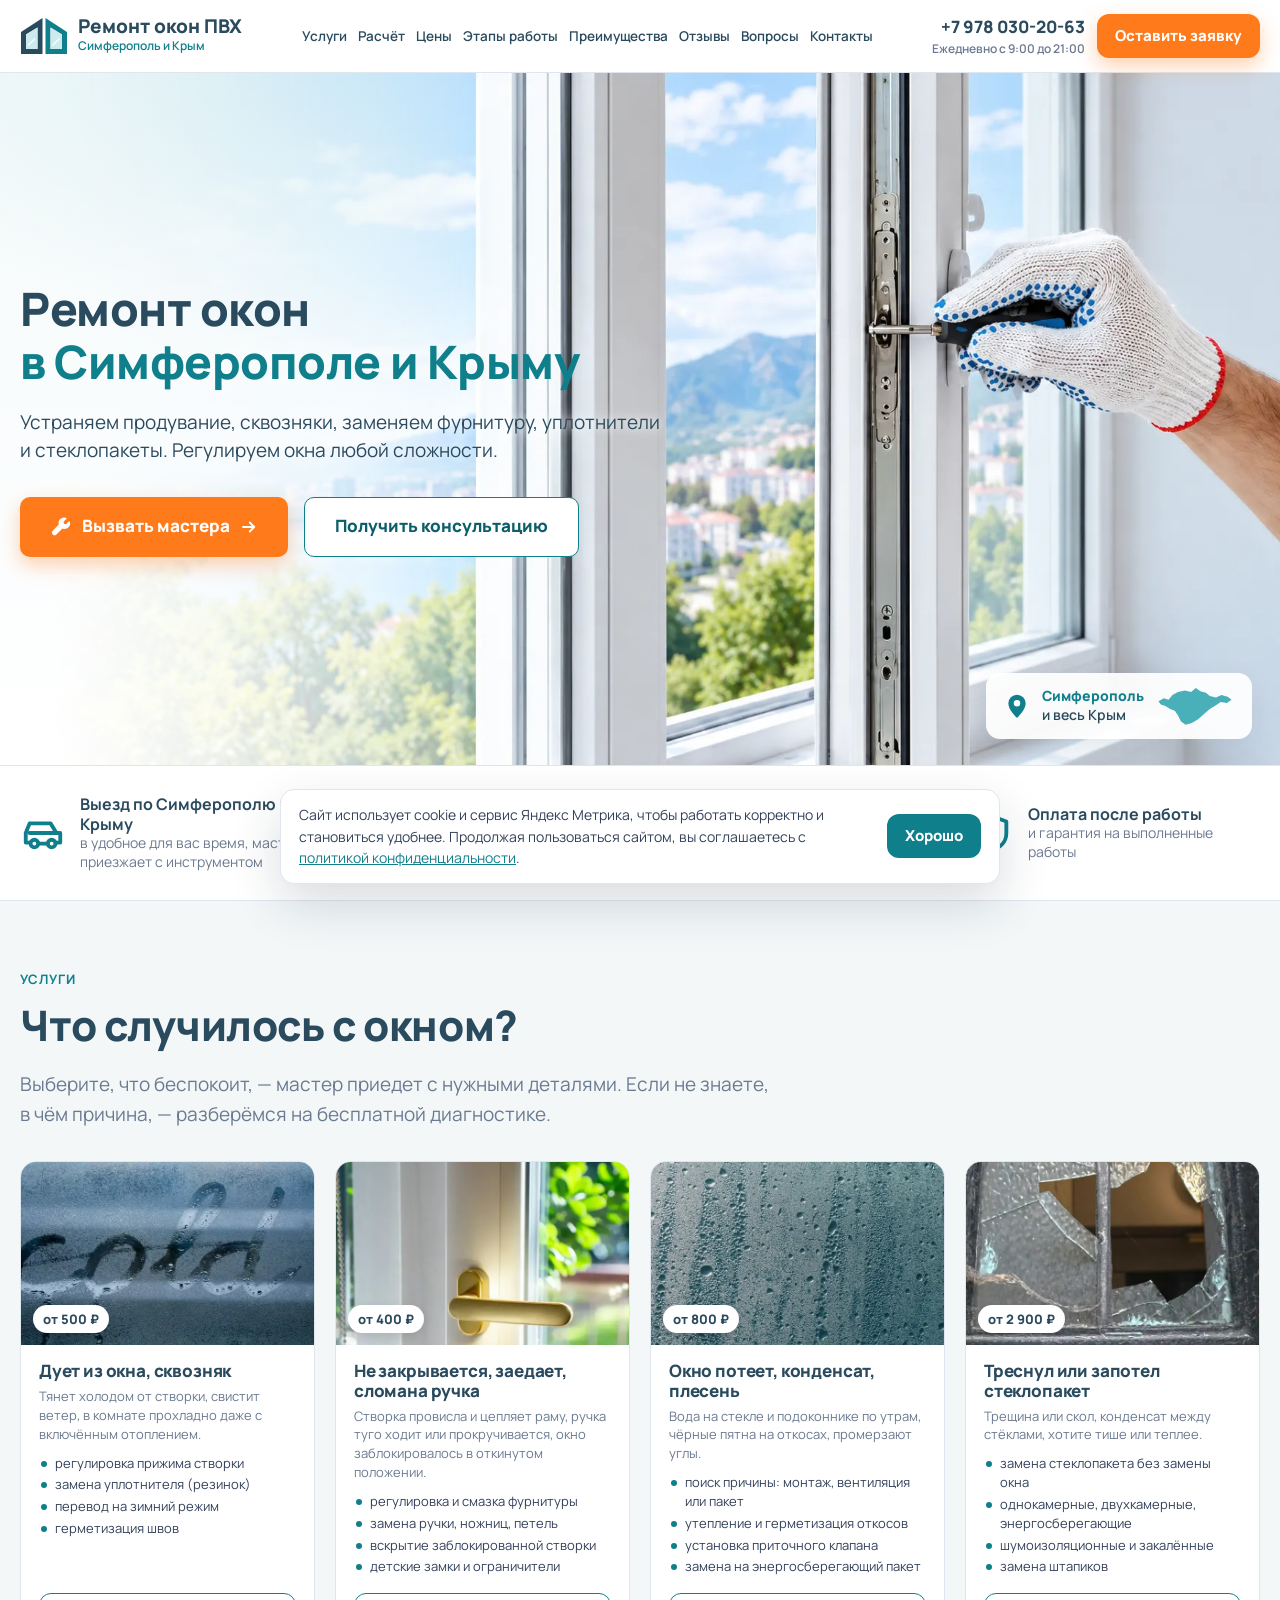
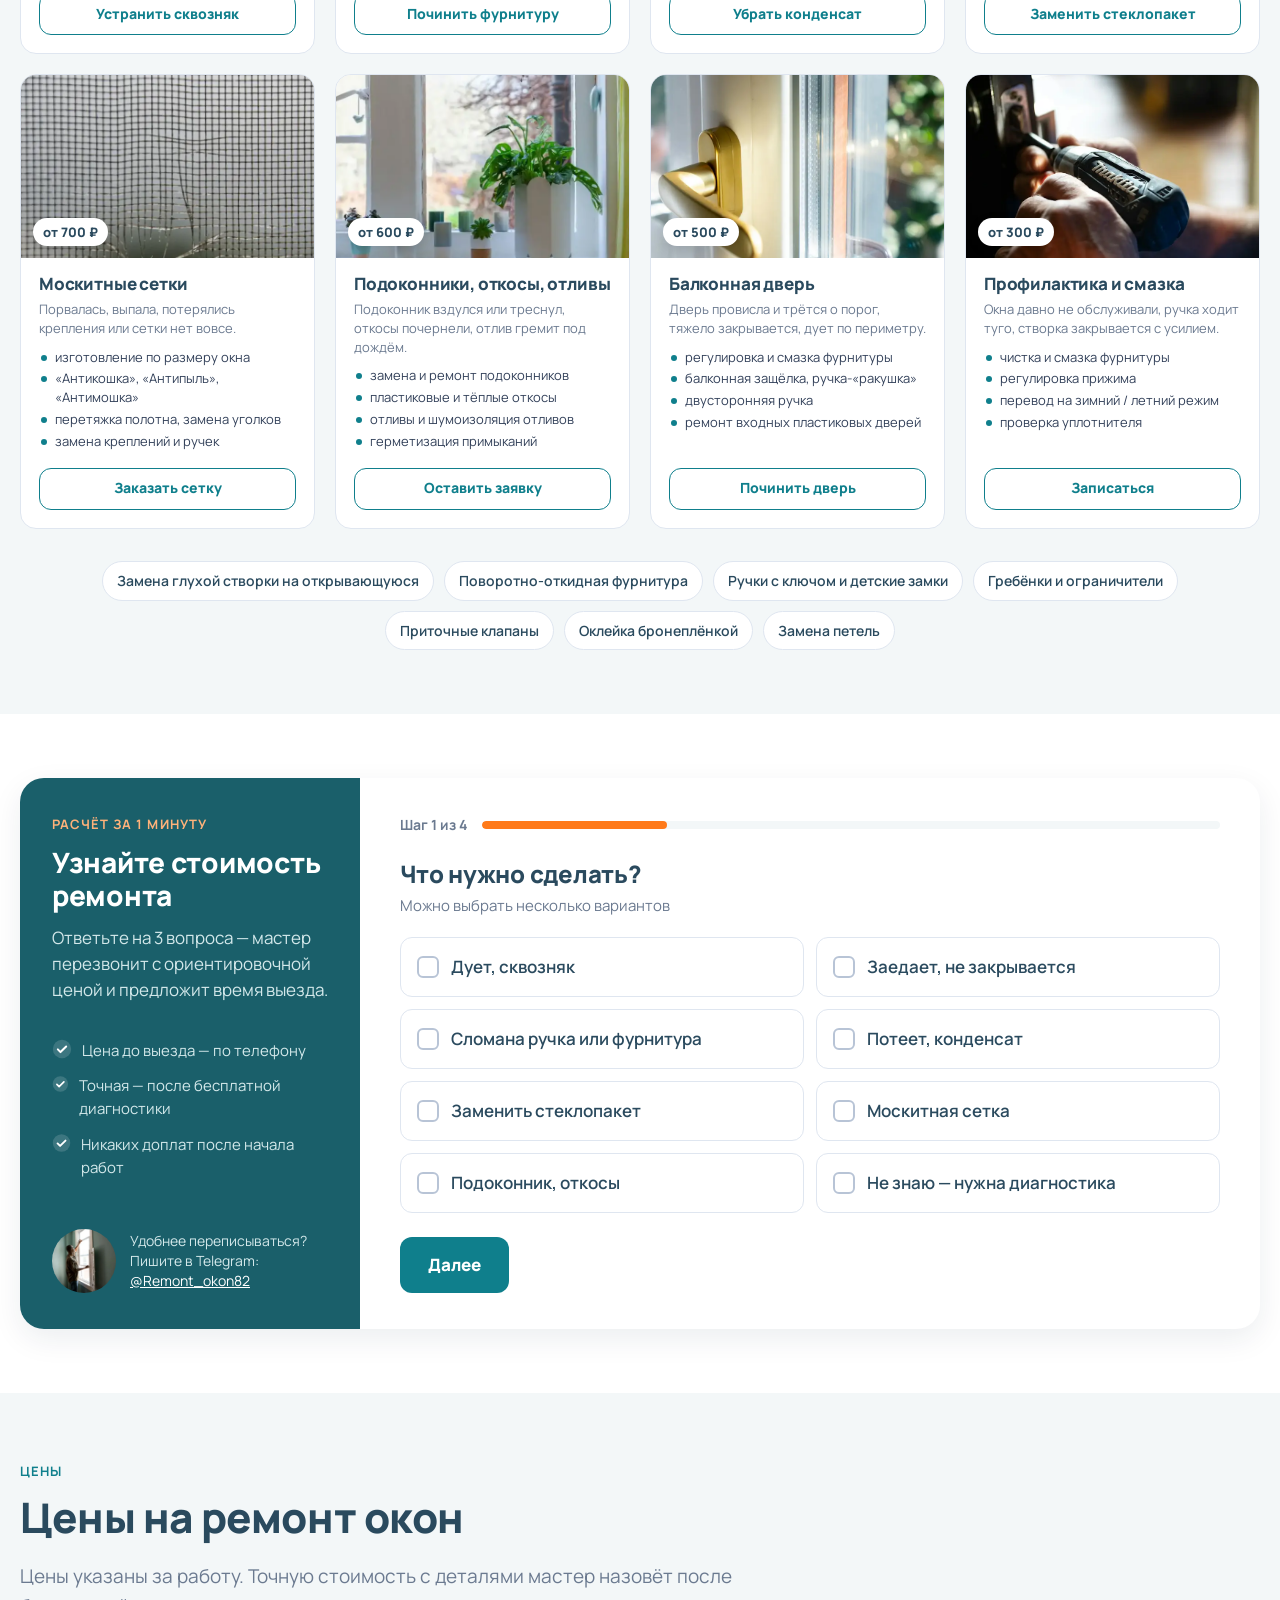
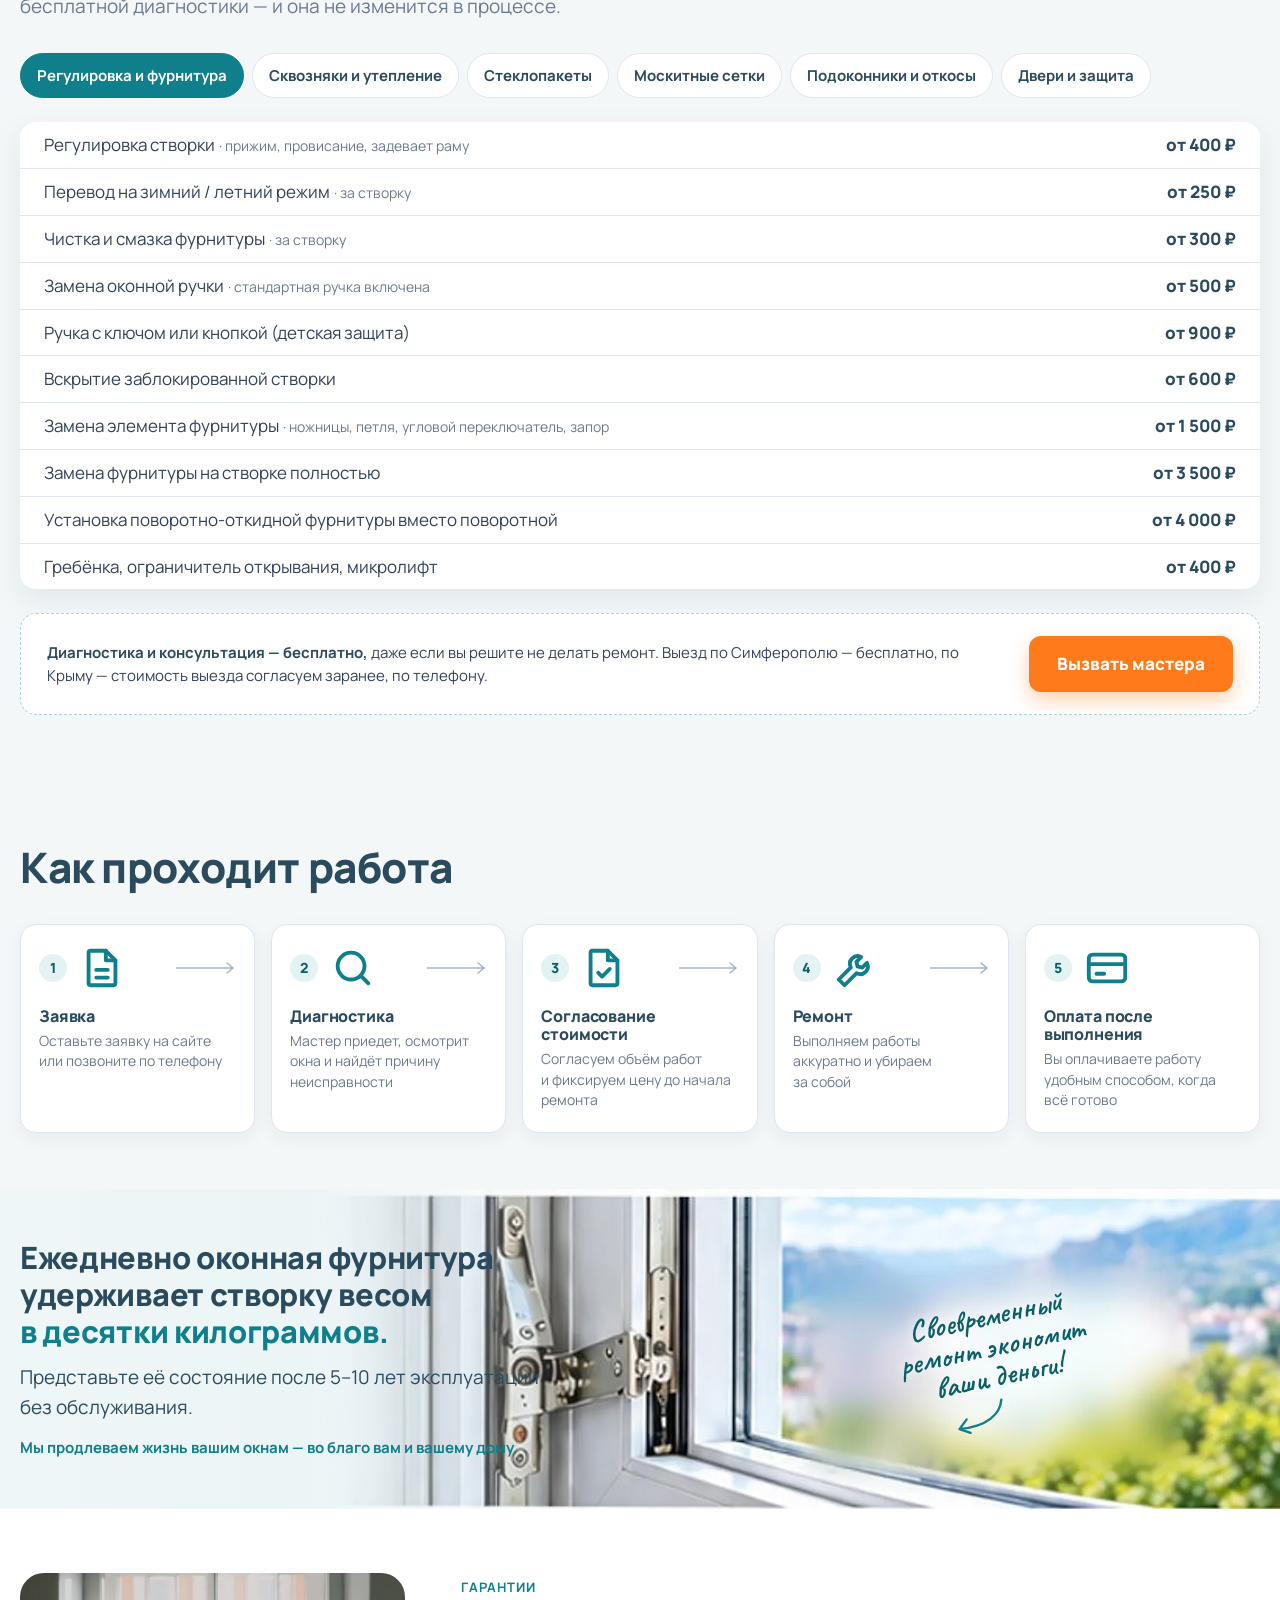
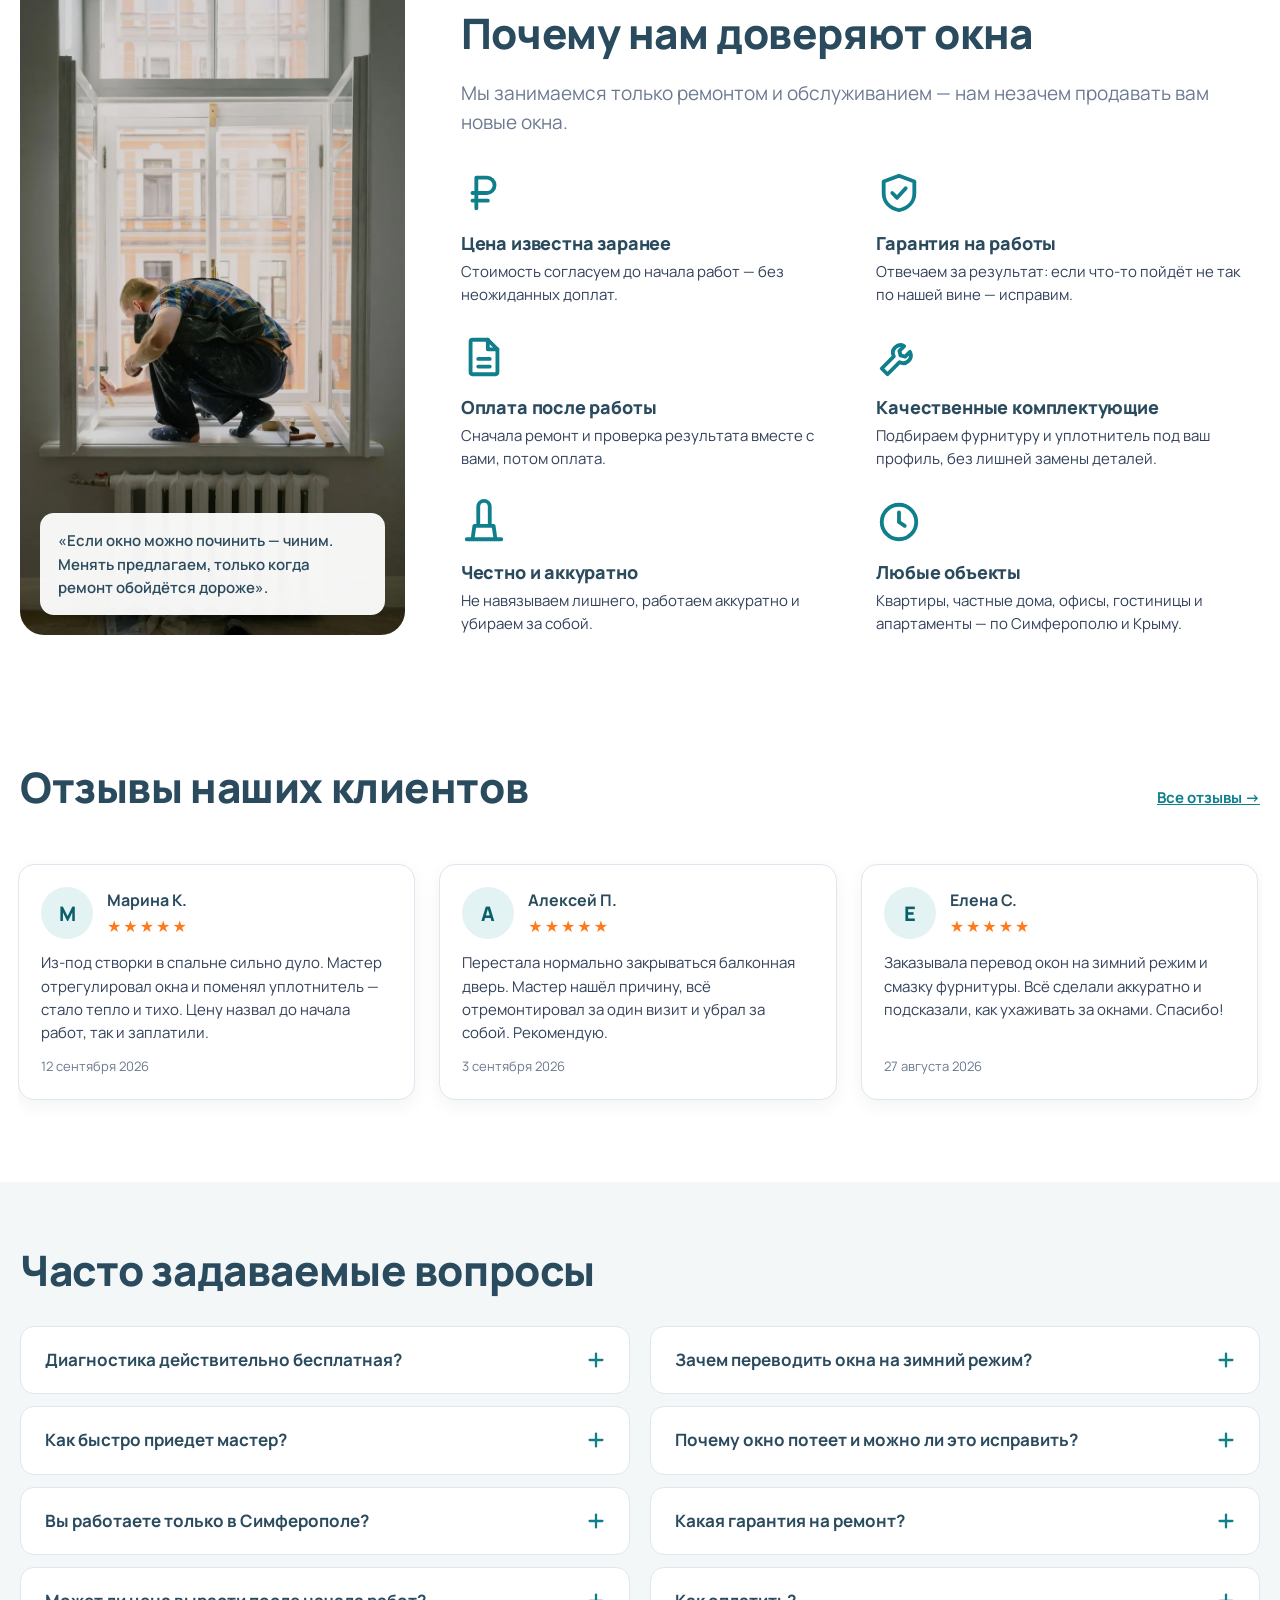
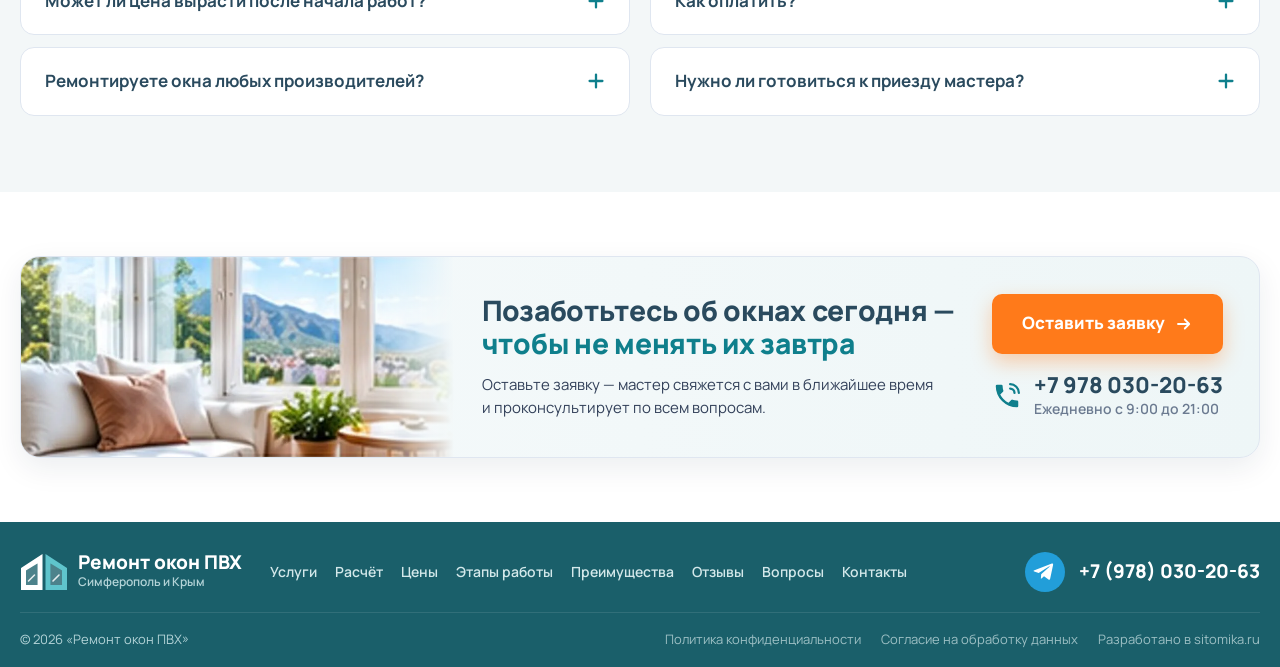
==== index.html @ cf132267 "Подвал в одну строку: логотип, меню сразу за ним, справа значок Telegram и телефон; строка с часами " ====
<!doctype html>
<html lang="ru">
<head>
  <meta charset="utf-8">
  <meta name="viewport" content="width=device-width, initial-scale=1, viewport-fit=cover">
  <title>Ремонт пластиковых окон в Симферополе и Крыму — бесплатная диагностика | Ремонт окон ПВХ</title>
  <meta name="description" content="Ремонт и регулировка пластиковых окон и дверей в Симферополе и по Крыму: фурнитура, ручки, уплотнитель, стеклопакеты, москитные сетки, подоконники, детские замки, бронеплёнка. Бесплатная диагностика, цена согласуется до начала работ, оплата после. Тел. +7 (978) 030-20-63.">
  <meta name="theme-color" content="#0f7f8c">
  <meta name="format-detection" content="telephone=no">
  <link rel="canonical" href="https://DOMAIN/">
  <link rel="icon" href="favicon.svg" type="image/svg+xml">
  <link rel="apple-touch-icon" href="img/apple-touch-icon.png">

  <meta property="og:type" content="website">
  <meta property="og:locale" content="ru_RU">
  <meta property="og:site_name" content="Ремонт окон ПВХ">
  <meta property="og:title" content="Ремонт окон в Симферополе — бесплатный выезд и диагностика">
  <meta property="og:description" content="Сквозняки, заедает ручка, потеют окна, порвана сетка — починим без замены окна. Бесплатная диагностика, оплата после работы.">
  <meta property="og:image" content="https://DOMAIN/img/og.jpg">
  <meta name="twitter:card" content="summary_large_image">

  <link rel="preconnect" href="https://fonts.googleapis.com">
  <link rel="preconnect" href="https://fonts.gstatic.com" crossorigin>
  <link href="https://fonts.googleapis.com/css2?family=Caveat:wght@600&family=Manrope:wght@400;500;600;700;800&display=swap" rel="stylesheet">
  <link rel="preload" as="image" href="img/hero-master.webp">
  <link rel="stylesheet" href="css/style.css">
  <script>document.documentElement.classList.add("js")</script>

  <script type="application/ld+json">
  {
    "@context": "https://schema.org",
    "@type": "HomeAndConstructionBusiness",
    "name": "Ремонт окон ПВХ",
    "description": "Ремонт и обслуживание пластиковых окон и дверей в Симферополе и по Крыму: регулировка, уплотнитель, фурнитура, стеклопакеты, подоконники, москитные сетки, детские замки, бронеплёнка",
    "telephone": "+7-978-030-20-63",
    "url": "https://DOMAIN/",
    "image": "https://DOMAIN/img/og.jpg",
    "priceRange": "от 250 ₽",
    "openingHoursSpecification": [{ "@type": "OpeningHoursSpecification", "dayOfWeek": ["Monday","Tuesday","Wednesday","Thursday","Friday","Saturday","Sunday"], "opens": "09:00", "closes": "21:00" }],
    "sameAs": ["https://t.me/Remont_okon82"],
    "areaServed": [{ "@type": "City", "name": "Симферополь" }, { "@type": "AdministrativeArea", "name": "Республика Крым" }],
    "address": { "@type": "PostalAddress", "addressLocality": "Симферополь", "addressCountry": "RU" }
  }
  </script>
</head>
<body>

<!-- Иконки -->
<svg width="0" height="0" style="position:absolute" aria-hidden="true">
  <symbol id="i-check" viewBox="0 0 24 24"><circle cx="12" cy="12" r="11" fill="#e3f2f3"/><path d="M7 12.5l3.2 3.2L17 9" fill="none" stroke="#0f7f8c" stroke-width="2.4" stroke-linecap="round" stroke-linejoin="round"/></symbol>
  <symbol id="i-check-w" viewBox="0 0 24 24"><circle cx="12" cy="12" r="11" fill="rgba(255,255,255,.15)"/><path d="M7 12.5l3.2 3.2L17 9" fill="none" stroke="#fff" stroke-width="2.4" stroke-linecap="round" stroke-linejoin="round"/></symbol>
  <symbol id="i-phone" viewBox="0 0 24 24"><path d="M6.6 10.8a15.1 15.1 0 006.6 6.6l2.2-2.2a1 1 0 011-.25 11.4 11.4 0 003.6.57 1 1 0 011 1V20a1 1 0 01-1 1A17 17 0 013 4a1 1 0 011-1h3.5a1 1 0 011 1c0 1.25.2 2.45.57 3.57a1 1 0 01-.25 1z" fill="currentColor"/></symbol>
  <symbol id="i-car" viewBox="0 0 24 24" fill="none" stroke="#0f7f8c" stroke-width="2" stroke-linecap="round" stroke-linejoin="round"><path d="M5 17H3v-5l2-5h11l3 5h2v5h-2"/><circle cx="7.5" cy="17.5" r="2"/><circle cx="16.5" cy="17.5" r="2"/><path d="M9.5 17.5h5M5 12h14"/></symbol>
  <symbol id="i-search" viewBox="0 0 24 24" fill="none" stroke="#0f7f8c" stroke-width="2" stroke-linecap="round"><circle cx="11" cy="11" r="7"/><path d="M20 20l-4-4"/></symbol>
  <symbol id="i-tools" viewBox="0 0 24 24" fill="none" stroke="#0f7f8c" stroke-width="2" stroke-linecap="round" stroke-linejoin="round"><path d="M14.7 6.3a4 4 0 00-5.4 5.4L3 18l3 3 6.3-6.3a4 4 0 005.4-5.4l-2.5 2.5-2.4-.6-.6-2.4z"/></symbol>
  <symbol id="i-shield" viewBox="0 0 24 24" fill="none" stroke="#0f7f8c" stroke-width="2" stroke-linecap="round" stroke-linejoin="round"><path d="M12 3l8 3v6c0 5-3.5 8-8 9-4.5-1-8-4-8-9V6z"/><path d="M8.5 12l2.5 2.5 4.5-5"/></symbol>
  <symbol id="i-doc" viewBox="0 0 24 24" fill="none" stroke="#0f7f8c" stroke-width="2" stroke-linecap="round" stroke-linejoin="round"><path d="M14 3H6a1 1 0 00-1 1v16a1 1 0 001 1h12a1 1 0 001-1V8z"/><path d="M14 3v5h5M9 13h6M9 17h6"/></symbol>
  <symbol id="i-rub" viewBox="0 0 24 24" fill="none" stroke="#0f7f8c" stroke-width="2" stroke-linecap="round" stroke-linejoin="round"><path d="M8 20V4h5.5a4 4 0 010 8H6M6 16h8"/></symbol>
  <symbol id="i-clean" viewBox="0 0 24 24" fill="none" stroke="#0f7f8c" stroke-width="2" stroke-linecap="round" stroke-linejoin="round"><path d="M3 21h18M6 21l1-7h10l1 7M9 14V4a3 3 0 016 0v10"/></symbol>
  <symbol id="i-clock" viewBox="0 0 24 24" fill="none" stroke="#0f7f8c" stroke-width="2" stroke-linecap="round"><circle cx="12" cy="12" r="9"/><path d="M12 7v5l3 2"/></symbol>
  <symbol id="i-gift" viewBox="0 0 24 24" fill="none" stroke="currentColor" stroke-width="2" stroke-linecap="round" stroke-linejoin="round"><path d="M20 12v9H4v-9M2 7h20v5H2zM12 21V7M12 7H7.5a2.5 2.5 0 110-5C11 2 12 7 12 7zM12 7h4.5a2.5 2.5 0 100-5C13 2 12 7 12 7z"/></symbol>
  <symbol id="i-lock" viewBox="0 0 24 24" fill="none" stroke="currentColor" stroke-width="2" stroke-linecap="round"><rect x="5" y="11" width="14" height="10" rx="2"/><path d="M8 11V7a4 4 0 018 0v4"/></symbol>
  <symbol id="i-tg" viewBox="0 0 24 24"><path fill="currentColor" d="M21.9 4.3l-3.2 15.1c-.2 1.1-.9 1.3-1.8.8l-4.9-3.6-2.4 2.3c-.3.3-.5.5-1 .5l.3-5 9.1-8.2c.4-.4-.1-.6-.6-.2L6.2 13 1.4 11.5c-1-.3-1.1-1 .2-1.5L20.6 2.7c.9-.3 1.6.2 1.3 1.6z"/></symbol>
  <symbol id="i-close" viewBox="0 0 24 24" fill="none" stroke="currentColor" stroke-width="2.5" stroke-linecap="round"><path d="M6 6l12 12M18 6L6 18"/></symbol>
  <symbol id="i-snow" viewBox="0 0 24 24" fill="none" stroke="currentColor" stroke-width="2" stroke-linecap="round"><path d="M12 2v20M4.9 4.9l14.2 14.2M2 12h20M4.9 19.1L19.1 4.9"/></symbol>
  <symbol id="i-logo" viewBox="0 0 48 40"><path fill="var(--logo-a, #2a4a5e)" fill-rule="evenodd" d="M1 16L22.5 2v36H1zM6 18.6l11.5-7.2V33H6z"/><path fill="var(--logo-b, #0f7f8c)" fill-rule="evenodd" d="M47 16L25.5 2v36H47zM42 18.6l-11.5-7.2V33H42z"/><path fill="var(--logo-g, #cdebee)" d="M6 18.6l11.5-7.2V33H6zM42 18.6l-11.5-7.2V33H42z"/><path d="M8.5 29l6-6M33 29l6-6" stroke="#fff" stroke-width="1.6" stroke-linecap="round" opacity=".85"/></symbol>
  <symbol id="i-doc-ok" viewBox="0 0 24 24" fill="none" stroke="#0f7f8c" stroke-width="2" stroke-linecap="round" stroke-linejoin="round"><path d="M14 3H6a1 1 0 00-1 1v16a1 1 0 001 1h12a1 1 0 001-1V8z"/><path d="M14 3v5h5M9 14.5l2 2 4-4"/></symbol>
  <symbol id="i-card" viewBox="0 0 24 24" fill="none" stroke="#0f7f8c" stroke-width="2" stroke-linecap="round" stroke-linejoin="round"><rect x="2.5" y="5" width="19" height="14" rx="2"/><path d="M2.5 10h19M6.5 15h4"/></symbol>
  <symbol id="i-phone-call" viewBox="0 0 24 24"><path d="M6.6 10.8a15.1 15.1 0 006.6 6.6l2.2-2.2a1 1 0 011-.25 11.4 11.4 0 003.6.57 1 1 0 011 1V20a1 1 0 01-1 1A17 17 0 013 4a1 1 0 011-1h3.5a1 1 0 011 1c0 1.25.2 2.45.57 3.57a1 1 0 01-.25 1z" fill="currentColor"/><path d="M14.5 2.5a7 7 0 017 7M14.5 6a3.5 3.5 0 013.5 3.5" fill="none" stroke="currentColor" stroke-width="1.8" stroke-linecap="round"/></symbol>
  <symbol id="i-wrench" viewBox="0 0 24 24"><path fill="currentColor" d="M21.7 6.3a.8.8 0 00-1.3-.3l-2.9 2.9-2.3-.4-.4-2.3 2.9-2.9a.8.8 0 00-.3-1.3 6 6 0 00-7.8 7.4L2.9 16a2.9 2.9 0 004.1 4.1l6.6-6.6a6 6 0 008.1-7.2z"/></symbol>
  <symbol id="i-arrow" viewBox="0 0 24 24" fill="none" stroke="currentColor" stroke-width="2.4" stroke-linecap="round" stroke-linejoin="round"><path d="M4 12h15M13 6l6 6-6 6"/></symbol>
  <symbol id="i-pin" viewBox="0 0 24 24"><path fill="currentColor" d="M12 1.5a8 8 0 00-8 8c0 5.6 6.6 12.2 7.3 12.9a1 1 0 001.4 0c.7-.7 7.3-7.3 7.3-12.9a8 8 0 00-8-8zm0 11a3 3 0 110-6 3 3 0 010 6z"/></symbol>
</svg>

<!-- ============ ШАПКА ============ -->
<header class="header">
  <div class="container header__inner">
    <a class="logo" href="#top" aria-label="Ремонт окон ПВХ — на главную">
      <svg class="logo__mark" aria-hidden="true"><use href="#i-logo"/></svg>
      <span><span class="logo__name">Ремонт окон ПВХ</span><span class="logo__sub">Симферополь и Крым</span></span>
    </a>
    <nav class="nav" aria-label="Разделы">
      <a href="#uslugi">Услуги</a>
      <a href="#raschet">Расчёт</a>
      <a href="#ceny">Цены</a>
      <a href="#kak-rabotaem">Этапы работы</a>
      <a href="#garantii">Преимущества</a>
      <a href="#otzyvy">Отзывы</a>
      <a href="#voprosy">Вопросы</a>
      <a href="#kontakty">Контакты</a>
    </nav>
    <div class="header__contact">
      <svg class="header__phone-icon" width="30" height="30" aria-hidden="true"><use href="#i-phone-call"/></svg>
      <a class="header__phone js-phone" href="tel:+79780302063">
        <b>+7 978 030-20-63</b>
        <small>Ежедневно с 9:00 до 21:00</small>
      </a>
      <button class="btn btn--accent btn--sm" type="button" data-open-form data-form-title="Оставить заявку">Оставить заявку</button>
    </div>
  </div>
</header>

<main id="top">

<!-- ============ ПЕРВЫЙ ЭКРАН ============ -->
<div class="first-screen">
<section class="hero">
  <div class="container">
    <div class="hero__content">
      <h1>Ремонт окон <span class="hl">в&nbsp;Симферополе и&nbsp;Крыму</span></h1>
      <p class="hero__sub">Устраняем продувание, сквозняки, заменяем фурнитуру, уплотнители и&nbsp;стеклопакеты. Регулируем окна любой сложности.</p>
      <div class="hero__actions">
        <button class="btn btn--accent btn--hero" type="button" data-open-form data-form-title="Вызвать мастера">
          <svg width="22" height="22" aria-hidden="true"><use href="#i-wrench"/></svg>Вызвать мастера<svg width="18" height="18" aria-hidden="true"><use href="#i-arrow"/></svg>
        </button>
        <button class="btn btn--outline btn--hero" type="button" data-open-form data-form-title="Получить консультацию">Получить консультацию</button>
      </div>
    </div>
  </div>

  <div class="hero__media">
    <p class="hero__note" aria-hidden="true">Комфортные окна<br>в&nbsp;любую погоду.<svg width="60" height="34" viewBox="0 0 60 34"><path d="M4 8c6 14 22 22 46 14" fill="none" stroke="currentColor" stroke-width="2.4" stroke-linecap="round"/><path d="M41 15l10 6-8 8" fill="none" stroke="currentColor" stroke-width="2.4" stroke-linecap="round" stroke-linejoin="round"/></svg></p>
    <img src="img/hero-master.webp" width="1672" height="941" alt="Мастер в перчатке регулирует фурнитуру пластикового окна" fetchpriority="high">
    <div class="hero__place">
      <svg width="26" height="26" aria-hidden="true"><use href="#i-pin"/></svg>
      <span><b>Симферополь</b> и&nbsp;весь Крым</span>
      <svg class="hero__crimea" width="78" height="42" viewBox="0 0 100 54" aria-hidden="true"><path d="M3 21l7-4 6 2 5-6 7-4 9-2 8 2 6-5 6 4 7 2 5 4 8 2 7-3 8 2 5 4-6 4-8-1-6 4-8 5-7 6-8 7-8 5-8 2-6-4-4-8-4-6-6-2-6-4-6-2z" fill="currentColor"/></svg>
    </div>
  </div>
</section>

<!-- ============ ПОЛОСА ДОВЕРИЯ ============ -->
<section class="trust" aria-label="Наши преимущества">
  <div class="container trust__grid">
    <div class="trust__item"><div class="trust__icon"><svg width="26" height="26" aria-hidden="true"><use href="#i-car"/></svg></div><div><b>Выезд по Симферополю и Крыму</b><span>в удобное для вас время, мастер приезжает с инструментом</span></div></div>
    <div class="trust__item"><div class="trust__icon"><svg width="26" height="26" aria-hidden="true"><use href="#i-tools"/></svg></div><div><b>Без лишней замены</b><span>стараемся отремонтировать, а не менять детали и окна</span></div></div>
    <div class="trust__item"><div class="trust__icon"><svg width="26" height="26" aria-hidden="true"><use href="#i-search"/></svg></div><div><b>Цена до начала работ</b><span>согласуем заранее — без неожиданных доплат</span></div></div>
    <div class="trust__item"><div class="trust__icon"><svg width="26" height="26" aria-hidden="true"><use href="#i-shield"/></svg></div><div><b>Оплата после работы</b><span>и гарантия на выполненные работы</span></div></div>
  </div>
</section>
</div>

<!-- ============ ПРОБЛЕМЫ / УСЛУГИ ============ -->
<section class="section section--soft" id="uslugi">
  <div class="container">
    <div class="section__head">
      <span class="eyebrow">Услуги</span>
      <h2>Что случилось с&nbsp;окном?</h2>
      <p class="section__lead">Выберите, что беспокоит,&nbsp;— мастер приедет с&nbsp;нужными деталями. Если не&nbsp;знаете, в&nbsp;чём причина,&nbsp;— разберёмся на&nbsp;бесплатной диагностике.</p>
    </div>

    <div class="problems">
      <article class="problem reveal">
        <div class="problem__img"><img src="img/skvoznyak.webp" width="640" height="480" loading="lazy" alt="Холодное запотевшее стекло окна"><span class="problem__price">от 500 ₽</span></div>
        <div class="problem__body">
          <h3>Дует из окна, сквозняк</h3>
          <p class="problem__symptoms">Тянет холодом от створки, свистит ветер, в комнате прохладно даже с включённым отоплением.</p>
          <ul class="problem__list">
            <li>регулировка прижима створки</li>
            <li>замена уплотнителя (резинок)</li>
            <li>перевод на зимний режим</li>
            <li>герметизация швов</li>
          </ul>
          <button class="btn btn--ghost btn--block" type="button" data-open-form data-problem="Дует, сквозняк" data-form-title="Устранить сквозняк">Устранить сквозняк</button>
        </div>
      </article>

      <article class="problem reveal">
        <div class="problem__img"><img src="img/furnitura.webp" width="640" height="480" loading="lazy" alt="Ручка пластикового окна крупным планом"><span class="problem__price">от 400 ₽</span></div>
        <div class="problem__body">
          <h3>Не закрывается, заедает, сломана ручка</h3>
          <p class="problem__symptoms">Створка провисла и цепляет раму, ручка туго ходит или прокручивается, окно заблокировалось в откинутом положении.</p>
          <ul class="problem__list">
            <li>регулировка и смазка фурнитуры</li>
            <li>замена ручки, ножниц, петель</li>
            <li>вскрытие заблокированной створки</li>
            <li>детские замки и ограничители</li>
          </ul>
          <button class="btn btn--ghost btn--block" type="button" data-open-form data-problem="Не закрывается / заедает / сломана ручка" data-form-title="Починить фурнитуру">Починить фурнитуру</button>
        </div>
      </article>

      <article class="problem reveal">
        <div class="problem__img"><img src="img/kondensat.webp" width="640" height="480" loading="lazy" alt="Капли конденсата на стекле окна"><span class="problem__price">от 800 ₽</span></div>
        <div class="problem__body">
          <h3>Окно потеет, конденсат, плесень</h3>
          <p class="problem__symptoms">Вода на стекле и подоконнике по утрам, чёрные пятна на откосах, промерзают углы.</p>
          <ul class="problem__list">
            <li>поиск причины: монтаж, вентиляция или пакет</li>
            <li>утепление и герметизация откосов</li>
            <li>установка приточного клапана</li>
            <li>замена на энергосберегающий пакет</li>
          </ul>
          <button class="btn btn--ghost btn--block" type="button" data-open-form data-problem="Окно потеет, конденсат" data-form-title="Убрать конденсат">Убрать конденсат</button>
        </div>
      </article>

      <article class="problem reveal">
        <div class="problem__img"><img src="img/steklo.webp" width="640" height="480" loading="lazy" alt="Треснувшее оконное стекло"><span class="problem__price">от 2 900 ₽</span></div>
        <div class="problem__body">
          <h3>Треснул или запотел стеклопакет</h3>
          <p class="problem__symptoms">Трещина или скол, конденсат между стёклами, хотите тише или теплее.</p>
          <ul class="problem__list">
            <li>замена стеклопакета без замены окна</li>
            <li>однокамерные, двухкамерные, энергосберегающие</li>
            <li>шумоизоляционные и закалённые</li>
            <li>замена штапиков</li>
          </ul>
          <button class="btn btn--ghost btn--block" type="button" data-open-form data-problem="Треснул или запотел стеклопакет" data-form-title="Заменить стеклопакет">Заменить стеклопакет</button>
        </div>
      </article>

      <article class="problem reveal">
        <div class="problem__img"><img src="img/setka.webp" width="640" height="480" loading="lazy" alt="Порванная москитная сетка"><span class="problem__price">от 700 ₽</span></div>
        <div class="problem__body">
          <h3>Москитные сетки</h3>
          <p class="problem__symptoms">Порвалась, выпала, потерялись крепления или сетки нет вовсе.</p>
          <ul class="problem__list">
            <li>изготовление по размеру окна</li>
            <li>«Антикошка», «Антипыль», «Антимошка»</li>
            <li>перетяжка полотна, замена уголков</li>
            <li>замена креплений и ручек</li>
          </ul>
          <button class="btn btn--ghost btn--block" type="button" data-open-form data-problem="Москитная сетка" data-form-title="Заказать москитную сетку">Заказать сетку</button>
        </div>
      </article>

      <article class="problem reveal">
        <div class="problem__img"><img src="img/podokonnik.webp" width="640" height="480" loading="lazy" alt="Белый подоконник с растениями у окна"><span class="problem__price">от 600 ₽</span></div>
        <div class="problem__body">
          <h3>Подоконники, откосы, отливы</h3>
          <p class="problem__symptoms">Подоконник вздулся или треснул, откосы почернели, отлив гремит под дождём.</p>
          <ul class="problem__list">
            <li>замена и ремонт подоконников</li>
            <li>пластиковые и тёплые откосы</li>
            <li>отливы и шумоизоляция отливов</li>
            <li>герметизация примыканий</li>
          </ul>
          <button class="btn btn--ghost btn--block" type="button" data-open-form data-problem="Подоконник, откосы, отливы" data-form-title="Заменить подоконник или откосы">Оставить заявку</button>
        </div>
      </article>
      <article class="problem reveal">
        <div class="problem__img"><img src="img/ruchka.webp" width="800" height="1200" loading="lazy" alt="Ручка пластиковой двери крупным планом"><span class="problem__price">от 500 ₽</span></div>
        <div class="problem__body">
          <h3>Балконная дверь</h3>
          <p class="problem__symptoms">Дверь провисла и&nbsp;трётся о&nbsp;порог, тяжело закрывается, дует по&nbsp;периметру.</p>
          <ul class="problem__list">
            <li>регулировка и&nbsp;смазка фурнитуры</li>
            <li>балконная защёлка, ручка-«ракушка»</li>
            <li>двусторонняя ручка</li>
            <li>ремонт входных пластиковых дверей</li>
          </ul>
          <button class="btn btn--ghost btn--block" type="button" data-open-form data-problem="Балконная дверь" data-form-title="Отремонтировать балконную дверь">Починить дверь</button>
        </div>
      </article>
      <article class="problem reveal">
        <div class="problem__img"><img src="img/instrument.webp" width="800" height="534" loading="lazy" alt="Мастер с шуруповёртом регулирует фурнитуру"><span class="problem__price">от 300 ₽</span></div>
        <div class="problem__body">
          <h3>Профилактика и&nbsp;смазка</h3>
          <p class="problem__symptoms">Окна давно не&nbsp;обслуживали, ручка ходит туго, створка закрывается с&nbsp;усилием.</p>
          <ul class="problem__list">
            <li>чистка и&nbsp;смазка фурнитуры</li>
            <li>регулировка прижима</li>
            <li>перевод на&nbsp;зимний / летний режим</li>
            <li>проверка уплотнителя</li>
          </ul>
          <button class="btn btn--ghost btn--block" type="button" data-open-form data-problem="Профилактика и смазка" data-form-title="Записаться на профилактику окон">Записаться</button>
        </div>
      </article>
    </div>

    <div class="services-more" aria-label="Другие услуги">
      <span class="chip">Замена глухой створки на открывающуюся</span>
      <span class="chip">Поворотно-откидная фурнитура</span>
      <span class="chip">Ручки с ключом и детские замки</span>
      <span class="chip">Гребёнки и ограничители</span>
      <span class="chip">Приточные клапаны</span>
      <span class="chip">Оклейка бронеплёнкой</span>
      <span class="chip">Замена петель</span>
    </div>
  </div>
</section>

<!-- ============ КВИЗ ============ -->
<section class="section" id="raschet">
  <div class="container">
    <div class="quiz reveal">
      <aside class="quiz__aside">
        <span class="eyebrow" style="color:#ffb27a">Расчёт за 1 минуту</span>
        <h2>Узнайте стоимость ремонта</h2>
        <p>Ответьте на&nbsp;3&nbsp;вопроса&nbsp;— мастер перезвонит с&nbsp;ориентировочной ценой и&nbsp;предложит время выезда.</p>
        <ul>
          <li><svg width="20" height="20" aria-hidden="true"><use href="#i-check-w"/></svg>Цена до выезда — по телефону</li>
          <li><svg width="20" height="20" aria-hidden="true"><use href="#i-check-w"/></svg>Точная — после бесплатной диагностики</li>
          <li><svg width="20" height="20" aria-hidden="true"><use href="#i-check-w"/></svg>Никаких доплат после начала работ</li>
        </ul>
        <div class="quiz__master">
          <img src="img/master-okno.webp" width="64" height="64" loading="lazy" alt="Мастер регулирует створку окна">
          <span>Удобнее переписываться? Пишите в&nbsp;Telegram: <a href="https://t.me/Remont_okon82" target="_blank" rel="noopener" style="color:#fff">@Remont_okon82</a></span>
        </div>
      </aside>

      <form class="quiz__main lead-form" data-form="quiz" novalidate>
        <div class="quiz__progress"><span class="js-quiz-count">Шаг 1 из 4</span><div class="quiz__bar"><span class="js-quiz-bar"></span></div></div>

        <div class="quiz__step is-active" data-step="1">
          <h3 class="quiz__q">Что нужно сделать?</h3>
          <p class="quiz__hint">Можно выбрать несколько вариантов</p>
          <div class="quiz__options">
            <label class="opt"><input type="checkbox" name="quiz_problem[]" value="Дует, сквозняк"><span>Дует, сквозняк</span></label>
            <label class="opt"><input type="checkbox" name="quiz_problem[]" value="Заедает / не закрывается"><span>Заедает, не закрывается</span></label>
            <label class="opt"><input type="checkbox" name="quiz_problem[]" value="Сломана ручка / фурнитура"><span>Сломана ручка или фурнитура</span></label>
            <label class="opt"><input type="checkbox" name="quiz_problem[]" value="Потеет, конденсат"><span>Потеет, конденсат</span></label>
            <label class="opt"><input type="checkbox" name="quiz_problem[]" value="Стеклопакет"><span>Заменить стеклопакет</span></label>
            <label class="opt"><input type="checkbox" name="quiz_problem[]" value="Москитная сетка"><span>Москитная сетка</span></label>
            <label class="opt"><input type="checkbox" name="quiz_problem[]" value="Подоконник / откосы"><span>Подоконник, откосы</span></label>
            <label class="opt"><input type="checkbox" name="quiz_problem[]" value="Не знаю, нужна диагностика"><span>Не знаю — нужна диагностика</span></label>
          </div>
          <div class="quiz__nav"><button class="btn btn--primary js-quiz-next" type="button">Далее</button></div>
        </div>

        <div class="quiz__step" data-step="2">
          <h3 class="quiz__q">Сколько окон нужно посмотреть?</h3>
          <p class="quiz__hint">Считайте вместе с балконной дверью</p>
          <div class="quiz__options">
            <label class="opt"><input type="radio" name="quiz_count" value="1 окно"><span>1 окно</span></label>
            <label class="opt"><input type="radio" name="quiz_count" value="2–3 окна"><span>2–3 окна</span></label>
            <label class="opt"><input type="radio" name="quiz_count" value="4 и больше"><span>4 и больше</span></label>
            <label class="opt"><input type="radio" name="quiz_count" value="Только балконная дверь"><span>Только балконная дверь</span></label>
          </div>
          <div class="quiz__nav"><button class="quiz__back js-quiz-prev" type="button">← Назад</button><button class="btn btn--primary js-quiz-next" type="button">Далее</button></div>
        </div>

        <div class="quiz__step" data-step="3">
          <h3 class="quiz__q">Когда удобно принять мастера?</h3>
          <p class="quiz__hint">Точное время согласуем по телефону</p>
          <div class="quiz__options">
            <label class="opt"><input type="radio" name="quiz_when" value="Сегодня"><span>Сегодня</span></label>
            <label class="opt"><input type="radio" name="quiz_when" value="Завтра"><span>Завтра</span></label>
            <label class="opt"><input type="radio" name="quiz_when" value="На этой неделе"><span>На этой неделе</span></label>
            <label class="opt"><input type="radio" name="quiz_when" value="В выходные"><span>В выходные</span></label>
          </div>
          <div class="quiz__nav"><button class="quiz__back js-quiz-prev" type="button">← Назад</button><button class="btn btn--primary js-quiz-next" type="button">Далее</button></div>
        </div>

        <div class="quiz__step" data-step="4">
          <h3 class="quiz__q">Куда перезвонить с расчётом?</h3>
          <p class="quiz__hint">Мастер позвонит, уточнит детали и назовёт ориентировочную стоимость</p>
          <div class="quiz__gift"><svg width="24" height="24" aria-hidden="true"><use href="#i-gift"/></svg>Мастер заранее подберёт нужные детали — чтобы починить всё за&nbsp;один визит</div>
          <div class="quiz__final">
            <label class="field">
              <span class="field__label">Телефон</span>
              <input class="input js-phone-input" type="tel" name="phone" inputmode="tel" autocomplete="tel" placeholder="+7 (___) ___-__-__" required>
              <span class="field__error">Введите номер телефона полностью</span>
            </label>
            <label class="field">
              <span class="field__label">Имя <i>— необязательно</i></span>
              <input class="input" type="text" name="name" autocomplete="given-name" placeholder="Как к вам обращаться">
            </label>
            <label class="consent">
              <input type="checkbox" name="consent" value="1" checked required>
              <span>Согласен на&nbsp;<a href="soglasie.html" target="_blank">обработку персональных данных</a> в&nbsp;соответствии с&nbsp;<a href="politika.html" target="_blank">политикой конфиденциальности</a></span>
            </label>
            <button class="btn btn--accent btn--block" type="submit">Получить расчёт</button>
            <div class="form-status" role="alert"></div>
          </div>
          <div class="quiz__nav" style="margin-top:16px"><button class="quiz__back js-quiz-prev" type="button">← Назад</button></div>
        </div>
      </form>
    </div>
  </div>
</section>

<!-- ============ ЦЕНЫ ============ -->
<!-- ПОДТВЕРДИТЬ У ЗАКАЗЧИКА: все цены ниже — ориентир по рынку Симферополя (октябрь 2026) -->
<section class="section section--soft" id="ceny">
  <div class="container">
    <div class="section__head">
      <span class="eyebrow">Цены</span>
      <h2>Цены на ремонт окон</h2>
      <p class="section__lead">Цены указаны за работу. Точную стоимость с деталями мастер назовёт после бесплатной диагностики — и она не изменится в процессе.</p>
    </div>

    <div class="tabs" role="tablist" aria-label="Категории услуг">
      <button class="tab" role="tab" aria-selected="true" aria-controls="p1" id="t1">Регулировка и фурнитура</button>
      <button class="tab" role="tab" aria-selected="false" aria-controls="p2" id="t2" tabindex="-1">Сквозняки и утепление</button>
      <button class="tab" role="tab" aria-selected="false" aria-controls="p3" id="t3" tabindex="-1">Стеклопакеты</button>
      <button class="tab" role="tab" aria-selected="false" aria-controls="p4" id="t4" tabindex="-1">Москитные сетки</button>
      <button class="tab" role="tab" aria-selected="false" aria-controls="p5" id="t5" tabindex="-1">Подоконники и откосы</button>
      <button class="tab" role="tab" aria-selected="false" aria-controls="p6" id="t6" tabindex="-1">Двери и защита</button>
    </div>

    <div class="price-panel" role="tabpanel" id="p1" aria-labelledby="t1">
      <table class="price-table">
        <tr><td>Регулировка створки<small>прижим, провисание, задевает раму</small></td><td>от 400 ₽</td></tr>
        <tr><td>Перевод на зимний / летний режим<small>за створку</small></td><td>от 250 ₽</td></tr>
        <tr><td>Чистка и смазка фурнитуры<small>за створку</small></td><td>от 300 ₽</td></tr>
        <tr><td>Замена оконной ручки<small>стандартная ручка включена</small></td><td>от 500 ₽</td></tr>
        <tr><td>Ручка с ключом или кнопкой (детская защита)</td><td>от 900 ₽</td></tr>
        <tr><td>Вскрытие заблокированной створки</td><td>от 600 ₽</td></tr>
        <tr><td>Замена элемента фурнитуры<small>ножницы, петля, угловой переключатель, запор</small></td><td>от 1 500 ₽</td></tr>
        <tr><td>Замена фурнитуры на створке полностью</td><td>от 3 500 ₽</td></tr>
        <tr><td>Установка поворотно-откидной фурнитуры вместо поворотной</td><td>от 4 000 ₽</td></tr>
        <tr><td>Гребёнка, ограничитель открывания, микролифт</td><td>от 400 ₽</td></tr>
      </table>
    </div>
    <div class="price-panel" role="tabpanel" id="p2" aria-labelledby="t2" hidden>
      <table class="price-table">
        <tr><td>Устранение продувания<small>диагностика + регулировка прижима</small></td><td>от 500 ₽</td></tr>
        <tr><td>Замена уплотнителя створки или рамы<small>за погонный метр, с материалом</small></td><td>от 200 ₽/м</td></tr>
        <tr><td>Обслуживание «под зиму»<small>за створку: режим, регулировка, смазка, проверка</small></td><td>от 900 ₽</td></tr>
        <tr><td>Герметизация швов снаружи или изнутри</td><td>от 250 ₽/м</td></tr>
        <tr><td>Устранение промерзания откосов</td><td>от 800 ₽</td></tr>
        <tr><td>Установка приточного клапана</td><td>от 2 500 ₽</td></tr>
      </table>
    </div>
    <div class="price-panel" role="tabpanel" id="p3" aria-labelledby="t3" hidden>
      <table class="price-table">
        <tr><td>Замена однокамерного стеклопакета<small>работа + пакет стандартного размера</small></td><td>от 2 900 ₽</td></tr>
        <tr><td>Замена двухкамерного стеклопакета</td><td>от 3 500 ₽</td></tr>
        <tr><td>Энергосберегающий или шумоизоляционный пакет</td><td>от 3 900 ₽</td></tr>
        <tr><td>Замена штапика</td><td>от 150 ₽/м</td></tr>
        <tr><td>Замена глухой створки на открывающуюся</td><td>от 7 500 ₽</td></tr>
      </table>
    </div>
    <div class="price-panel" role="tabpanel" id="p4" aria-labelledby="t4" hidden>
      <table class="price-table">
        <tr><td>Москитная сетка рамочная<small>замер, изготовление, установка</small></td><td>от 1 300 ₽</td></tr>
        <tr><td>Сетка «Антикошка»</td><td>от 2 800 ₽</td></tr>
        <tr><td>Сетка «Антипыль» / «Антимошка»</td><td>от 1 900 ₽</td></tr>
        <tr><td>Перетяжка полотна, замена уголков</td><td>от 700 ₽</td></tr>
        <tr><td>Замена креплений или ручек сетки</td><td>от 300 ₽</td></tr>
      </table>
    </div>
    <div class="price-panel" role="tabpanel" id="p5" aria-labelledby="t5" hidden>
      <table class="price-table">
        <tr><td>Замена пластикового подоконника<small>за погонный метр, без материала</small></td><td>от 1 200 ₽/м</td></tr>
        <tr><td>Ремонт подоконника, заглушки, герметизация</td><td>от 800 ₽</td></tr>
        <tr><td>Пластиковые откосы под ключ</td><td>от 1 000 ₽/м</td></tr>
        <tr><td>Замена отлива</td><td>от 600 ₽/м</td></tr>
        <tr><td>Шумоизоляция отлива</td><td>от 400 ₽/м</td></tr>
      </table>
    </div>
    <div class="price-panel" role="tabpanel" id="p6" aria-labelledby="t6" hidden>
      <table class="price-table">
        <tr><td>Регулировка балконной двери</td><td>от 500 ₽</td></tr>
        <tr><td>Балконная защёлка или ручка-«ракушка»</td><td>от 600 ₽</td></tr>
        <tr><td>Двусторонняя ручка на балконную дверь</td><td>от 2 500 ₽</td></tr>
        <tr><td>Ремонт входной пластиковой двери<small>регулировка, замок, петли, доводчик</small></td><td>от 800 ₽</td></tr>
        <tr><td>Замена петель окна или двери</td><td>от 1 200 ₽</td></tr>
        <tr><td>Детский замок на окно</td><td>от 900 ₽</td></tr>
        <tr><td>Оклейка стекла бронеплёнкой<small>защита от удара и осколков</small></td><td>от 1 500 ₽/м²</td></tr>
        <tr><td>Профилактика всех окон в квартире</td><td>по осмотру</td></tr>
      </table>
    </div>

    <div class="price-foot">
      <!-- ПОДТВЕРДИТЬ У ЗАКАЗЧИКА: условия бесплатного выезда и минимальный заказ -->
      <p><b>Диагностика и консультация — бесплатно,</b> даже если вы решите не делать ремонт. Выезд по Симферополю — бесплатно, по Крыму — стоимость выезда согласуем заранее, по телефону.</p>
      <button class="btn btn--accent" type="button" data-open-form data-form-title="Вызвать мастера на бесплатную диагностику">Вызвать мастера</button>
    </div>
  </div>
</section>

<!-- ============ КАК РАБОТАЕМ ============ -->
<section class="section section--soft section--flow" id="kak-rabotaem">
  <div class="container">
    <div class="section__head"><h2>Как проходит работа</h2></div>
    <ol class="flow">
      <li class="flow__item reveal"><div class="flow__top"><span class="flow__num">1</span><svg aria-hidden="true"><use href="#i-doc"/></svg></div><h3>Заявка</h3><p>Оставьте заявку на&nbsp;сайте или позвоните по&nbsp;телефону</p></li>
      <li class="flow__item reveal"><div class="flow__top"><span class="flow__num">2</span><svg aria-hidden="true"><use href="#i-search"/></svg></div><h3>Диагностика</h3><p>Мастер приедет, осмотрит окна и&nbsp;найдёт причину неисправности</p></li>
      <li class="flow__item reveal"><div class="flow__top"><span class="flow__num">3</span><svg aria-hidden="true"><use href="#i-doc-ok"/></svg></div><h3>Согласование стоимости</h3><p>Согласуем объём работ и&nbsp;фиксируем цену до&nbsp;начала ремонта</p></li>
      <li class="flow__item reveal"><div class="flow__top"><span class="flow__num">4</span><svg aria-hidden="true"><use href="#i-tools"/></svg></div><h3>Ремонт</h3><p>Выполняем работы аккуратно и&nbsp;убираем за&nbsp;собой</p></li>
      <li class="flow__item reveal"><div class="flow__top"><span class="flow__num">5</span><svg aria-hidden="true"><use href="#i-card"/></svg></div><h3>Оплата после выполнения</h3><p>Вы оплачиваете работу удобным способом, когда всё готово</p></li>
    </ol>
  </div>

  <div class="durability">
    <div class="container">
      <div class="durability__text reveal">
        <h2>Ежедневно оконная фурнитура удерживает створку весом <span class="hl">в&nbsp;десятки килограммов.</span></h2>
        <p class="durability__lead">Представьте её состояние после 5–10&nbsp;лет эксплуатации без обслуживания.</p>
        <p class="durability__note">Мы продлеваем жизнь вашим окнам — во&nbsp;благо вам и&nbsp;вашему дому.</p>
      </div>
    </div>
    <div class="durability__media">
      <img src="img/furnitura-banner.webp" width="1274" height="410" alt="Петля и фурнитура открытой пластиковой створки" loading="lazy">
      <p class="durability__hand" aria-hidden="true">Своевременный<br>ремонт экономит<br>ваши деньги!<svg width="64" height="34" viewBox="0 0 64 34"><path d="M58 4C54 18 38 27 12 24" fill="none" stroke="currentColor" stroke-width="2.4" stroke-linecap="round"/><path d="M20 16l-9 8 10 6" fill="none" stroke="currentColor" stroke-width="2.4" stroke-linecap="round" stroke-linejoin="round"/></svg></p>
    </div>
  </div>
</section>

<!-- ============ ПОЧЕМУ МЫ / ГАРАНТИИ ============ -->
<section class="section" id="garantii">
  <div class="container why">
    <div class="why__photo reveal">
      <img src="img/master-okno-remont.webp" width="1000" height="1498" loading="lazy" alt="Мастер ремонтирует окно, стоя на подоконнике">
      <div class="why__quote">«Если окно можно починить — чиним. Менять предлагаем, только когда ремонт обойдётся дороже».</div>
    </div>
    <div>
      <span class="eyebrow">Гарантии</span>
      <h2>Почему нам доверяют окна</h2>
      <p class="section__lead" style="margin-bottom:32px">Мы занимаемся только ремонтом и обслуживанием — нам незачем продавать вам новые окна.</p>
      <div class="why__grid">
        <div class="why__item"><svg width="32" height="32" aria-hidden="true"><use href="#i-rub"/></svg><h3>Цена известна заранее</h3><p>Стоимость согласуем до начала работ — без неожиданных доплат.</p></div>
        <div class="why__item"><svg width="32" height="32" aria-hidden="true"><use href="#i-shield"/></svg><h3>Гарантия на работы</h3><p>Отвечаем за результат: если что-то пойдёт не так по нашей вине — исправим.</p></div>
        <div class="why__item"><svg width="32" height="32" aria-hidden="true"><use href="#i-doc"/></svg><h3>Оплата после работы</h3><p>Сначала ремонт и проверка результата вместе с вами, потом оплата.</p></div>
        <div class="why__item"><svg width="32" height="32" aria-hidden="true"><use href="#i-tools"/></svg><h3>Качественные комплектующие</h3><p>Подбираем фурнитуру и уплотнитель под ваш профиль, без лишней замены деталей.</p></div>
        <div class="why__item"><svg width="32" height="32" aria-hidden="true"><use href="#i-clean"/></svg><h3>Честно и аккуратно</h3><p>Не навязываем лишнего, работаем аккуратно и убираем за собой.</p></div>
        <div class="why__item"><svg width="32" height="32" aria-hidden="true"><use href="#i-clock"/></svg><h3>Любые объекты</h3><p>Квартиры, частные дома, офисы, гостиницы и апартаменты — по Симферополю и Крыму.</p></div>
      </div>
    </div>
  </div>
</section>

<!-- ============ ОТЗЫВЫ ============
     ВРЕМЕННЫЕ ОТЗЫВЫ-ЗАГЛУШКИ (написаны нами по просьбе заказчика, клиентов с такими именами нет).
     До запуска Яндекс Директа заменить реальными (Яндекс Карты, 2ГИС, Авито) с согласия клиентов:
     выдуманные отзывы — недостоверная реклама (38-ФЗ, ст. 5), их ловит модерация Директа.
     Для реального отзыва: дату сделать ссылкой на отзыв («12 марта 2026 · Яндекс Карты»).
     «Все отзывы →» пока листает ленту (data-reviews-next в js/main.js). Когда будет страница отзывов:
     <a class="link-more" href="ССЫЛКА_НА_ВСЕ_ОТЗЫВЫ" target="_blank" rel="noopener">Все отзывы →</a> -->
<section class="section" id="otzyvy">
  <div class="container">
    <div class="section__head section__head--row"><h2>Отзывы наших клиентов</h2><a class="link-more" href="#otzyvy" data-reviews-next>Все отзывы →</a></div>
    <div class="reviews reveal" data-reviews tabindex="0" aria-label="Отзывы клиентов, листаются по горизонтали">
      <article class="review">
        <div class="review__head">
          <span class="review__ava" aria-hidden="true">М</span>
          <div><b class="review__name">Марина К.</b><span class="review__stars" aria-label="Оценка 5 из 5">★★★★★</span></div>
        </div>
        <p class="review__text">Из-под створки в спальне сильно дуло. Мастер отрегулировал окна и поменял уплотнитель — стало тепло и тихо. Цену назвал до начала работ, так и заплатили.</p>
        <span class="review__date">12 сентября 2026</span>
      </article>
      <article class="review">
        <div class="review__head">
          <span class="review__ava" aria-hidden="true">А</span>
          <div><b class="review__name">Алексей П.</b><span class="review__stars" aria-label="Оценка 5 из 5">★★★★★</span></div>
        </div>
        <p class="review__text">Перестала нормально закрываться балконная дверь. Мастер нашёл причину, всё отремонтировал за один визит и убрал за собой. Рекомендую.</p>
        <span class="review__date">3 сентября 2026</span>
      </article>
      <article class="review">
        <div class="review__head">
          <span class="review__ava" aria-hidden="true">Е</span>
          <div><b class="review__name">Елена С.</b><span class="review__stars" aria-label="Оценка 5 из 5">★★★★★</span></div>
        </div>
        <p class="review__text">Заказывала перевод окон на зимний режим и смазку фурнитуры. Всё сделали аккуратно и подсказали, как ухаживать за окнами. Спасибо!</p>
        <span class="review__date">27 августа 2026</span>
      </article>
      <article class="review">
        <div class="review__head">
          <span class="review__ava" aria-hidden="true">О</span>
          <div><b class="review__name">Ольга Н.</b><span class="review__stars" aria-label="Оценка 5 из 5">★★★★★</span></div>
        </div>
        <p class="review__text">На кухонном окне сломалась ручка, заодно попросила поставить москитные сетки. Мастер всё подобрал по размеру и установил за один приезд. Довольна.</p>
        <span class="review__date">19 августа 2026</span>
      </article>
      <article class="review">
        <div class="review__head">
          <span class="review__ava" aria-hidden="true">С</span>
          <div><b class="review__name">Сергей В.</b><span class="review__stars" aria-label="Оценка 5 из 5">★★★★★</span></div>
        </div>
        <p class="review__text">Зимой окна в спальне сильно потели. Мастер объяснил причину, поменял уплотнитель и поставил приточный клапан. Конденсата стало заметно меньше.</p>
        <span class="review__date">8 августа 2026</span>
      </article>
      <article class="review">
        <div class="review__head">
          <span class="review__ava" aria-hidden="true">И</span>
          <div><b class="review__name">Ирина Д.</b><span class="review__stars" aria-label="Оценка 5 из 5">★★★★★</span></div>
        </div>
        <p class="review__text">Створка просела и цеплялась за раму. Думала, окно придётся менять, но мастер отрегулировал фурнитуру — теперь закрывается легко.</p>
        <span class="review__date">30 июля 2026</span>
      </article>
      <article class="review">
        <div class="review__head">
          <span class="review__ava" aria-hidden="true">Д</span>
          <div><b class="review__name">Дмитрий Л.</b><span class="review__stars" aria-label="Оценка 5 из 5">★★★★★</span></div>
        </div>
        <p class="review__text">Обслуживали окна у нас в офисе. Работали аккуратно, мебель накрыли, мусор забрали. Итоговая сумма совпала с согласованной до начала работ.</p>
        <span class="review__date">22 июля 2026</span>
      </article>
      <article class="review">
        <div class="review__head">
          <span class="review__ava" aria-hidden="true">Н</span>
          <div><b class="review__name">Наталья Г.</b><span class="review__stars" aria-label="Оценка 5 из 5">★★★★★</span></div>
        </div>
        <p class="review__text">Дети попали мячом в окно, треснул стеклопакет. Мастер снял замеры, потом приехал и поменял пакет. Всё чисто, следов работы не осталось.</p>
        <span class="review__date">14 июля 2026</span>
      </article>
      <article class="review">
        <div class="review__head">
          <span class="review__ava" aria-hidden="true">В</span>
          <div><b class="review__name">Виктор Ж.</b><span class="review__stars" aria-label="Оценка 5 из 5">★★★★★</span></div>
        </div>
        <p class="review__text">В частном доме продувало почти все окна. Сделали регулировку, смазку и заменили уплотнитель где нужно. Разница чувствуется сразу.</p>
        <span class="review__date">2 июля 2026</span>
      </article>
      <article class="review">
        <div class="review__head">
          <span class="review__ava" aria-hidden="true">А</span>
          <div><b class="review__name">Анна Р.</b><span class="review__stars" aria-label="Оценка 5 из 5">★★★★★</span></div>
        </div>
        <p class="review__text">Попросила поставить детские замки на окна в детской. Мастер подсказал подходящий вариант и всё установил. Теперь спокойна за ребёнка.</p>
        <span class="review__date">24 июня 2026</span>
      </article>
      <article class="review">
        <div class="review__head">
          <span class="review__ava" aria-hidden="true">К</span>
          <div><b class="review__name">Константин Б.</b><span class="review__stars" aria-label="Оценка 5 из 5">★★★★★</span></div>
        </div>
        <p class="review__text">Перед сезоном проверяли окна в наших апартаментах. Мастер прошёл все номера, отрегулировал створки и заменил пару ручек. Будем обращаться ещё.</p>
        <span class="review__date">11 июня 2026</span>
      </article>
    </div>
  </div>
</section>

<!-- ============ FAQ ============ -->
<section class="section section--soft" id="voprosy">
  <div class="container">
    <div class="section__head">
      <h2>Часто задаваемые вопросы</h2>
    </div>
    <div class="faq">
      <div class="faq__col">
        <details><summary>Диагностика действительно бесплатная?</summary><div><p>Да. Диагностика и консультация бесплатны, даже если вы решите не делать ремонт. Выезд по Симферополю — бесплатно; если вы в другом городе Крыма, стоимость выезда назовём заранее, по телефону.</p></div></details>
        <details><summary>Как быстро приедет мастер?</summary><div><p>Время выезда согласуем по телефону — подстроимся под ваш график. Работаем ежедневно с 9:00 до 21:00.</p></div></details>
        <details><summary>Вы работаете только в Симферополе?</summary><div><p>Нет, выезжаем по всему Крыму. Работаем с квартирами, частными домами, офисами, гостиницами и апартаментами.</p></div></details>
        <details><summary>Может ли цена вырасти после начала работ?</summary><div><p>Нет. Мастер называет окончательную стоимость после осмотра и до начала работ. Если в процессе выяснится что-то непредвиденное, сначала согласуем с вами — без вашего согласия ничего дополнительно не делаем.</p></div></details>
        <details><summary>Ремонтируете окна любых производителей?</summary><div><p>Да, ремонтируем пластиковые окна и двери с любыми профилями и фурнитурой. На диагностике мастер определит производителя и подберёт подходящие детали.</p></div></details>
      </div>
      <div class="faq__col">
        <details><summary>Зачем переводить окна на зимний режим?</summary><div><p>В зимнем режиме створка сильнее прижимается к раме — уходят сквозняки и теплопотери. Летом прижим ослабляют, чтобы уплотнитель служил дольше. Перевод занимает несколько минут на створку, мастер заодно проверит и смажет фурнитуру.</p></div></details>
        <details><summary>Почему окно потеет и можно ли это исправить?</summary><div><p>Причин несколько: высокая влажность и слабая вентиляция, продувание из-за износа уплотнителя, ошибки монтажа (промерзают откосы) или разгерметизация стеклопакета. На диагностике мастер определит причину и предложит решение — от регулировки до установки приточного клапана.</p></div></details>
        <details><summary>Какая гарантия на ремонт?</summary><div><p>На выполненные работы даём гарантию, срок зависит от вида работ — мастер назовёт его до начала ремонта. Если в течение гарантии что-то пойдёт не так по нашей вине, исправим бесплатно.</p></div></details>
        <details><summary>Как оплатить?</summary><div><p>Только после выполнения работ, когда вы проверили результат. Стоимость согласовываем заранее — без неожиданных доплат.</p></div></details>
        <details><summary>Нужно ли готовиться к приезду мастера?</summary><div><p>Достаточно освободить подоконник и подход к окну, а шторы или жалюзи отодвинуть, чтобы створка свободно открывалась. Инструмент и детали мастер привозит с собой, после работы убирает за собой.</p></div></details>
      </div>
    </div>
  </div>
</section>

<!-- ============ ФИНАЛЬНЫЙ CTA И КОНТАКТЫ ============ -->
<section class="section" id="kontakty">
  <div class="container">
    <div class="cta-band reveal">
      <div class="cta-band__media"><img src="img/cta-interior.webp" width="1088" height="392" alt="Светлая комната с пластиковыми окнами и видом на горы" loading="lazy"></div>
      <div class="cta-band__text">
        <h2>Позаботьтесь об&nbsp;окнах сегодня&nbsp;— <span class="hl">чтобы не&nbsp;менять их&nbsp;завтра</span></h2>
        <p>Оставьте заявку&nbsp;— мастер свяжется с&nbsp;вами в&nbsp;ближайшее время и&nbsp;проконсультирует по&nbsp;всем вопросам.</p>
      </div>
      <div class="cta-band__actions">
        <button class="btn btn--accent btn--hero" type="button" data-open-form data-form-title="Оставить заявку">Оставить заявку<svg width="18" height="18" aria-hidden="true"><use href="#i-arrow"/></svg></button>
        <a class="cta-band__phone js-phone" href="tel:+79780302063">
          <svg width="30" height="30" aria-hidden="true"><use href="#i-phone-call"/></svg>
          <span><b>+7 978 030-20-63</b><small>Ежедневно с 9:00 до 21:00</small></span>
        </a>
      </div>
    </div>
  </div>
</section>

</main>

<!-- ============ ПОДВАЛ ============ -->
<footer class="footer">
  <div class="container">
    <div class="footer__top">
      <div>
        <a class="logo" href="#top">
          <svg class="logo__mark" aria-hidden="true"><use href="#i-logo"/></svg>
          <span><span class="logo__name">Ремонт окон ПВХ</span><span class="logo__sub">Симферополь и Крым</span></span>
        </a>
        <!-- ЗАПОЛНИТЬ: реквизиты продавца (ИП/ООО, ИНН, ОГРНИП/ОГРН) — их требует модерация Яндекс Директа -->
      </div>
      <nav class="footer__nav" aria-label="Разделы">
        <a href="#uslugi">Услуги</a>
        <a href="#raschet">Расчёт</a>
        <a href="#ceny">Цены</a>
        <a href="#kak-rabotaem">Этапы работы</a>
        <a href="#garantii">Преимущества</a>
        <a href="#otzyvy">Отзывы</a>
        <a href="#voprosy">Вопросы</a>
        <a href="#kontakty">Контакты</a>
      </nav>
      <div class="footer__contacts">
        <a class="footer__tg js-tg" href="https://t.me/Remont_okon82" target="_blank" rel="noopener" aria-label="Написать в Telegram" title="Telegram: @Remont_okon82"><svg width="22" height="22" aria-hidden="true"><use href="#i-tg"/></svg></a>
        <a class="footer__phone js-phone" href="tel:+79780302063">+7 (978) 030-20-63</a>
      </div>
    </div>
    <div class="footer__bottom">
      <span>© <span class="js-year">2026</span> «Ремонт окон ПВХ»</span>
      <div class="footer-bottom-links">
        <a href="politika.html">Политика конфиденциальности</a>
        <a href="soglasie.html">Согласие на обработку данных</a>
        <a class="footer-credit" href="https://sitomika.ru/?utm_source=okna-v-poryadke&amp;utm_medium=footer&amp;utm_campaign=client-sites" target="_blank" rel="noopener">Разработано в sitomika.ru</a>
      </div>
    </div>
  </div>
</footer>

<!-- ============ МОБИЛЬНАЯ ПАНЕЛЬ ============ -->
<div class="mobile-bar">
  <a class="btn btn--primary js-phone" href="tel:+79780302063"><svg width="18" height="18" aria-hidden="true"><use href="#i-phone"/></svg>Позвонить</a>
  <a class="btn btn--tg js-tg" href="https://t.me/Remont_okon82" target="_blank" rel="noopener" aria-label="Написать в Telegram"><svg width="22" height="22" aria-hidden="true"><use href="#i-tg"/></svg></a>
  <button class="btn btn--accent" type="button" data-open-form data-form-title="Вызвать мастера на бесплатную диагностику">Вызвать мастера</button>
</div>

<!-- ============ МОДАЛЬНОЕ ОКНО ============ -->
<div class="modal" id="modal" aria-hidden="true">
  <div class="modal__overlay" data-close-modal></div>
  <div class="modal__dialog" role="dialog" aria-modal="true" aria-labelledby="modal-title">
    <button class="modal__close" type="button" data-close-modal aria-label="Закрыть"><svg width="20" height="20" aria-hidden="true"><use href="#i-close"/></svg></button>
    <form class="form-card lead-form" data-form="modal" novalidate>
      <h2 class="form-card__title" id="modal-title">Вызвать мастера на бесплатную диагностику</h2>
      <p class="form-card__text">Перезвоним, ответим на вопросы и договоримся о времени выезда</p>
      <input type="hidden" name="problem" value="">
      <label class="field">
        <span class="field__label">Телефон</span>
        <input class="input js-phone-input" type="tel" name="phone" inputmode="tel" autocomplete="tel" placeholder="+7 (___) ___-__-__" required>
        <span class="field__error">Введите номер телефона полностью</span>
      </label>
      <label class="field">
        <span class="field__label">Имя <i>— необязательно</i></span>
        <input class="input" type="text" name="name" autocomplete="given-name" placeholder="Как к вам обращаться">
      </label>
      <label class="consent">
        <input type="checkbox" name="consent" value="1" checked required>
        <span>Согласен на&nbsp;<a href="soglasie.html" target="_blank">обработку персональных данных</a> в&nbsp;соответствии с&nbsp;<a href="politika.html" target="_blank">политикой конфиденциальности</a></span>
      </label>
      <button class="btn btn--accent btn--block" type="submit">Жду звонка</button>
      <div class="form-status" role="alert"></div>
      <p class="form-note"><svg width="14" height="14" aria-hidden="true"><use href="#i-lock"/></svg>Ни к чему не обязывает. Без спама.</p>
    </form>
  </div>
</div>

<!-- ============ COOKIE ============ -->
<div class="cookie" id="cookie" role="region" aria-label="Уведомление о cookie">
  <p>Сайт использует cookie и сервис Яндекс Метрика, чтобы работать корректно и становиться удобнее. Продолжая пользоваться сайтом, вы соглашаетесь с <a href="politika.html">политикой конфиденциальности</a>.</p>
  <button class="btn btn--primary btn--sm" type="button" id="cookie-ok">Хорошо</button>
</div>

<script type="application/ld+json" id="faq-ld">
{
 "@context": "https://schema.org",
 "@type": "FAQPage",
 "mainEntity": [
  {
   "@type": "Question",
   "name": "Диагностика действительно бесплатная?",
   "acceptedAnswer": {
    "@type": "Answer",
    "text": "Да. Диагностика и консультация бесплатны, даже если вы решите не делать ремонт. Выезд по Симферополю — бесплатно; если вы в другом городе Крыма, стоимость выезда назовём заранее, по телефону."
   }
  },
  {
   "@type": "Question",
   "name": "Как быстро приедет мастер?",
   "acceptedAnswer": {
    "@type": "Answer",
    "text": "Время выезда согласуем по телефону — подстроимся под ваш график. Работаем ежедневно с 9:00 до 21:00."
   }
  },
  {
   "@type": "Question",
   "name": "Вы работаете только в Симферополе?",
   "acceptedAnswer": {
    "@type": "Answer",
    "text": "Нет, выезжаем по всему Крыму. Работаем с квартирами, частными домами, офисами, гостиницами и апартаментами."
   }
  },
  {
   "@type": "Question",
   "name": "Может ли цена вырасти после начала работ?",
   "acceptedAnswer": {
    "@type": "Answer",
    "text": "Нет. Мастер называет окончательную стоимость после осмотра и до начала работ. Если в процессе выяснится что-то непредвиденное, сначала согласуем с вами — без вашего согласия ничего дополнительно не делаем."
   }
  },
  {
   "@type": "Question",
   "name": "Ремонтируете окна любых производителей?",
   "acceptedAnswer": {
    "@type": "Answer",
    "text": "Да, ремонтируем пластиковые окна и двери с любыми профилями и фурнитурой. На диагностике мастер определит производителя и подберёт подходящие детали."
   }
  },
  {
   "@type": "Question",
   "name": "Зачем переводить окна на зимний режим?",
   "acceptedAnswer": {
    "@type": "Answer",
    "text": "В зимнем режиме створка сильнее прижимается к раме — уходят сквозняки и теплопотери. Летом прижим ослабляют, чтобы уплотнитель служил дольше. Перевод занимает несколько минут на створку, мастер заодно проверит и смажет фурнитуру."
   }
  },
  {
   "@type": "Question",
   "name": "Почему окно потеет и можно ли это исправить?",
   "acceptedAnswer": {
    "@type": "Answer",
    "text": "Причин несколько: высокая влажность и слабая вентиляция, продувание из-за износа уплотнителя, ошибки монтажа (промерзают откосы) или разгерметизация стеклопакета. На диагностике мастер определит причину и предложит решение — от регулировки до установки приточного клапана."
   }
  },
  {
   "@type": "Question",
   "name": "Какая гарантия на ремонт?",
   "acceptedAnswer": {
    "@type": "Answer",
    "text": "На выполненные работы даём гарантию, срок зависит от вида работ — мастер назовёт его до начала ремонта. Если в течение гарантии что-то пойдёт не так по нашей вине, исправим бесплатно."
   }
  },
  {
   "@type": "Question",
   "name": "Как оплатить?",
   "acceptedAnswer": {
    "@type": "Answer",
    "text": "Только после выполнения работ, когда вы проверили результат. Стоимость согласовываем заранее — без неожиданных доплат."
   }
  },
  {
   "@type": "Question",
   "name": "Нужно ли готовиться к приезду мастера?",
   "acceptedAnswer": {
    "@type": "Answer",
    "text": "Достаточно освободить подоконник и подход к окну, а шторы или жалюзи отодвинуть, чтобы створка свободно открывалась. Инструмент и детали мастер привозит с собой, после работы убирает за собой."
   }
  }
 ]
}
</script>
<script src="js/main.js" defer></script>
</body>
</html>
---- css/style.css ----
/* =========================================================
   «Окна в порядке» — ремонт окон в Симферополе
   ========================================================= */
:root {
  --c-primary: #0f7f8c;
  --c-primary-dark: #0a5f69;
  --c-primary-soft: #e3f2f3;
  --c-accent: #ff7a1a;
  --c-accent-dark: #e8630a;
  --c-ink: #2a4a5e;
  --c-deep: #1a5f6a;       /* фон плашки расчёта и подвала */
  --c-text: #33415a;
  --c-muted: #6b7a90;
  --c-line: #dfe6f0;
  --c-bg: #ffffff;
  --c-bg-soft: #f3f7f8;
  --c-ok: #17a34a;
  --c-danger: #d93025;
  --radius: 16px;
  --radius-sm: 10px;
  --shadow: 0 10px 30px rgba(18, 38, 58, .08);
  --shadow-lg: 0 20px 50px rgba(18, 38, 58, .16);
  --container: 1400px;
  --header-h: 72px;
}

*, *::before, *::after { box-sizing: border-box; }
html { scroll-behavior: smooth; scroll-padding-top: calc(var(--header-h) + 12px); -webkit-text-size-adjust: 100%; }
body {
  margin: 0;
  font-family: "Manrope", system-ui, -apple-system, "Segoe UI", Roboto, Arial, sans-serif;
  font-size: 17px;
  line-height: 1.55;
  color: var(--c-text);
  background: var(--c-bg);
  overflow-x: hidden;
}
img { max-width: 100%; display: block; height: auto; }
a { color: var(--c-primary); }
h1, h2, h3, h4 { color: var(--c-ink); line-height: 1.15; margin: 0 0 .5em; font-weight: 800; letter-spacing: -.01em; }
h2 { font-size: clamp(28px, 3.4vw, 42px); }
h3 { font-size: 20px; }
p { margin: 0 0 1em; }
button { font: inherit; cursor: pointer; }
:focus-visible { outline: 3px solid var(--c-accent); outline-offset: 2px; border-radius: 6px; }
.sr-only { position: absolute; width: 1px; height: 1px; padding: 0; margin: -1px; overflow: hidden; clip: rect(0 0 0 0); white-space: nowrap; border: 0; }

.container { width: 100%; max-width: var(--container); margin: 0 auto; padding: 0 20px; }
.section { padding: 64px 0; }
.section--soft { background: var(--c-bg-soft); }
.section__head { max-width: 760px; margin-bottom: 32px; }
.section__head--center { margin-left: auto; margin-right: auto; text-align: center; }
.section__lead { font-size: 19px; color: var(--c-muted); margin: 0; }
.eyebrow { display: inline-block; font-size: 13px; font-weight: 700; text-transform: uppercase; letter-spacing: .08em; color: var(--c-primary); margin-bottom: 12px; }

/* ---------- Кнопки ---------- */
.btn {
  display: inline-flex; align-items: center; justify-content: center; gap: 10px;
  min-height: 56px; padding: 14px 28px;
  border: 0; border-radius: 12px;
  font-weight: 800; font-size: 17px; line-height: 1.2; text-decoration: none; text-align: center;
  transition: transform .15s ease, box-shadow .15s ease, background-color .15s ease;
}
.btn:active { transform: translateY(1px); }
.btn--accent { background: var(--c-accent); color: #fff; box-shadow: 0 8px 20px rgba(255, 122, 26, .35); }
.btn--accent:hover { background: var(--c-accent-dark); box-shadow: 0 10px 26px rgba(255, 122, 26, .45); }
.btn--primary { background: var(--c-primary); color: #fff; }
.btn--primary:hover { background: var(--c-primary-dark); }
.btn--ghost { background: transparent; color: var(--c-primary); border: 2px solid var(--c-primary); }
.btn--ghost:hover { background: var(--c-primary-soft); }
.btn--block { width: 100%; }
.btn--sm { min-height: 44px; padding: 10px 18px; font-size: 15px; }
.btn[disabled] { opacity: .65; cursor: progress; }

/* ---------- Шапка ---------- */
.header {
  position: sticky; top: 0; z-index: 50;
  background: rgba(255, 255, 255, .96);
  backdrop-filter: saturate(160%) blur(8px);
  border-bottom: 1px solid var(--c-line);
}
.header__inner { display: flex; align-items: center; gap: 24px; height: var(--header-h); }
.logo { display: flex; align-items: center; gap: 10px; text-decoration: none; color: var(--c-ink); flex-shrink: 0; }
.logo__mark { width: 48px; height: 40px; flex-shrink: 0; }
.logo__name { display: block; font-weight: 800; font-size: 19px; line-height: 1.1; }
.logo__sub { display: block; font-size: 12px; color: var(--c-muted); font-weight: 600; }
.nav { display: flex; gap: 22px; margin: 0 auto; }
.nav a { color: var(--c-ink); text-decoration: none; font-weight: 600; font-size: 15px; white-space: nowrap; }
.nav a:hover { color: var(--c-primary); }
.header__contact { display: flex; align-items: center; gap: 16px; }
.header__phone { text-align: right; text-decoration: none; color: var(--c-ink); white-space: nowrap; }
.header__phone b { display: block; font-size: 19px; font-weight: 800; }
.header__phone small { display: block; font-size: 12px; color: var(--c-muted); font-weight: 600; }
.header__phone:hover b { color: var(--c-primary); }
.header__call-icon { display: none; }

/* ---------- Первый экран ---------- */
.header__phone-icon { color: var(--c-primary); flex-shrink: 0; margin-right: -6px; }
.logo__mark { color: var(--c-primary); }
.header .logo__sub { color: var(--c-primary); }
.footer .logo__mark { --logo-a: #fff; --logo-b: #5fc4cc; --logo-g: rgba(255, 255, 255, .22); }

.hero {
  position: relative; overflow: hidden;
  padding: 64px 0 60px;
  background:
    radial-gradient(760px 380px at 28% 0%, rgba(214, 238, 240, .75), rgba(214, 238, 240, 0) 70%),
    linear-gradient(180deg, #f5fafb 0%, #ffffff 100%);
}
.hero__content { position: relative; z-index: 2; max-width: 690px; }
/* Десктоп: первый экран + полоса преимуществ занимают ровно высоту окна.
   Высота первого экрана задаёт ширину фото (пропорции кадра 1672×941), поэтому
   .hero — контейнер размеров, а фото считается в cqh/cqw. Если фото при этом
   заезжает рамой под текст, сдвигаем его вправо (--shift): рама (~35% кадра)
   остаётся правее колонки текста (край контента + 690px + 40px отступа). */
@media (min-width: 1241px) {
  .first-screen { display: flex; flex-direction: column; min-height: calc(100svh - var(--header-h)); }
  .first-screen .hero { flex: 1 0 500px; max-height: 820px; container-type: size; display: flex; align-items: center; padding: 0; }
  .hero > .container { width: 100%; padding-top: 40px; padding-bottom: 40px; }
  .hero__media { top: 0; bottom: auto; height: 100cqh; }
  .hero__media {
    --shift: max(0px, calc(max(0px, (100cqw - 1400px) / 2) + 750px - 100cqw + 100cqh * 1.155));
    width: calc(100cqh * 1.7768); aspect-ratio: auto; right: calc(-1 * var(--shift));
  }
  .hero__place { right: calc(28px + var(--shift)); }
}
.hero__sub { text-shadow: 0 0 10px #fff, 0 0 18px rgba(255, 255, 255, .9); }
.hero h1 { font-size: clamp(32px, 3.6vw, 52px); margin-bottom: 20px; }
.hero h1 .hl { display: block; color: var(--c-primary); }
.hero__sub { font-size: 19px; line-height: 1.5; color: var(--c-ink); max-width: 640px; margin-bottom: 32px; }
.hero__actions { display: flex; flex-wrap: wrap; gap: 16px; }
.btn--hero { min-height: 60px; padding: 16px 30px; border-radius: 10px; }
.btn--outline { background: #fff; color: var(--c-primary-dark); border: 1.5px solid var(--c-primary); }
.btn--outline:hover { background: var(--c-primary-soft); }

/* фото целиком: высота = высоте экрана, ширина по пропорциям кадра.
   Левая часть (небо, море) плавно растворяется в фон — переход как в макете;
   рама окна (~35% ширины кадра) и рука остаются чёткими */
.hero__media { position: absolute; top: 0; right: 0; bottom: 0; aspect-ratio: 1672 / 941; }
.hero__media img {
  width: 100%; height: 100%; object-fit: cover;
  -webkit-mask-image: linear-gradient(90deg, transparent 0%, rgba(0,0,0,.18) 14%, rgba(0,0,0,.42) 26%, rgba(0,0,0,.7) 32%, #000 35%);
          mask-image: linear-gradient(90deg, transparent 0%, rgba(0,0,0,.18) 14%, rgba(0,0,0,.42) 26%, rgba(0,0,0,.7) 32%, #000 35%);
}
.hero__place {
  position: absolute; right: 28px; bottom: 26px;
  display: flex; align-items: center; gap: 12px;
  padding: 12px 18px; border-radius: 14px;
  background: rgba(255, 255, 255, .93); box-shadow: var(--shadow);
  color: var(--c-primary);
}
.hero__place span { color: var(--c-ink); font-size: 14px; font-weight: 600; line-height: 1.35; }
.hero__place b { display: block; color: var(--c-primary); font-weight: 800; }
.hero__crimea { color: #49b0ba; }
.hero__note {
  position: absolute; z-index: 3; left: calc(35% - 40px); top: 36%; margin: 0;
  font-family: "Caveat", cursive; font-weight: 600; font-size: 27px; line-height: 1.05;
  color: var(--c-primary-dark); text-align: center; transform: rotate(-10deg);
}
.hero__note svg { display: block; margin: 6px 0 0 40px; color: var(--c-primary); }

/* ---------- Карточка формы ---------- */
.form-card {
  position: relative; z-index: 2;
  background: #fff; border-radius: 20px; padding: 28px;
  box-shadow: var(--shadow-lg);
  max-width: 420px;
}
.form-card__title { font-size: 22px; margin-bottom: 6px; }
.form-card__text { font-size: 15px; color: var(--c-muted); margin-bottom: 18px; }
.form-card__gift {
  display: flex; gap: 10px; align-items: center;
  background: var(--c-primary-soft); color: var(--c-primary-dark);
  border-radius: 12px; padding: 10px 14px; font-size: 14px; font-weight: 700; margin-bottom: 16px;
}

.field { display: block; margin-bottom: 12px; }
.field__label { display: block; font-size: 14px; font-weight: 700; color: var(--c-ink); margin-bottom: 6px; }
.field__label i { font-style: normal; color: var(--c-muted); font-weight: 500; }
.input, .select, .textarea {
  width: 100%; min-height: 54px; padding: 14px 16px;
  border: 1.5px solid var(--c-line); border-radius: 12px; background: #fff;
  font: inherit; font-size: 17px; color: var(--c-ink);
  transition: border-color .15s ease, box-shadow .15s ease;
}
.textarea { min-height: 96px; resize: vertical; }
.input:focus, .select:focus, .textarea:focus { outline: none; border-color: var(--c-primary); box-shadow: 0 0 0 4px rgba(15, 127, 140, .15); }
.input.is-invalid { border-color: var(--c-danger); box-shadow: 0 0 0 4px rgba(217, 48, 37, .12); }
.field__error { display: none; color: var(--c-danger); font-size: 13px; margin-top: 4px; font-weight: 600; }
.field.has-error .field__error { display: block; }

.consent { display: flex; gap: 10px; align-items: flex-start; font-size: 13px; color: var(--c-muted); margin: 12px 0 16px; line-height: 1.45; }
.consent input { width: 20px; height: 20px; margin: 0; flex-shrink: 0; accent-color: var(--c-primary); }
.consent a { color: var(--c-muted); }
.form-note { display: flex; gap: 8px; align-items: center; justify-content: center; font-size: 13px; color: var(--c-muted); margin-top: 12px; text-align: center; }
.form-status { display: none; margin-top: 12px; padding: 12px 14px; border-radius: 10px; font-size: 14px; font-weight: 600; }
.form-status.is-error { display: block; background: #fdecea; color: #a1231a; }
.hp { position: absolute !important; left: -9999px !important; width: 1px; height: 1px; overflow: hidden; }

/* ---------- Полоса доверия ---------- */
.trust { padding: 28px 0; border-top: 1px solid var(--c-line); border-bottom: 1px solid var(--c-line); background: #fff; }
.trust__grid { display: grid; grid-template-columns: repeat(4, 1fr); gap: 24px; }
.trust__item { display: flex; gap: 14px; align-items: center; }
.trust__icon { display: grid; place-items: center; flex-shrink: 0; }
.trust__icon svg, .why__item svg { width: 46px; height: 46px; }
.trust__item b { display: block; color: var(--c-ink); font-size: 16px; line-height: 1.25; }
.trust__item span { font-size: 14px; color: var(--c-muted); line-height: 1.35; display: block; }

/* ---------- Проблемы / услуги ---------- */
.problems { display: grid; grid-template-columns: repeat(4, minmax(0, 1fr)); gap: 20px; }
.problem {
  display: flex; flex-direction: column;
  background: #fff; border: 1px solid var(--c-line); border-radius: var(--radius);
  overflow: hidden; transition: transform .2s ease, box-shadow .2s ease;
}
.problem:hover { transform: translateY(-3px); box-shadow: var(--shadow); }
.problem__img { aspect-ratio: 16 / 10; overflow: hidden; background: var(--c-bg-soft); position: relative; }
.problem__img img { width: 100%; height: 100%; object-fit: cover; }
.problem__price {
  position: absolute; left: 12px; bottom: 12px;
  background: #fff; color: var(--c-ink); font-weight: 800; font-size: 13px;
  padding: 4px 10px; border-radius: 999px; box-shadow: 0 4px 12px rgba(0,0,0,.12);
}
.problem__body { padding: 16px 18px 18px; display: flex; flex-direction: column; flex: 1; }
.problem__body h3 { font-size: 17px; margin-bottom: 6px; }
.problem__symptoms { font-size: 13px; line-height: 1.45; color: var(--c-muted); margin-bottom: 10px; }
.problem__list { list-style: none; padding: 0; margin: 0 0 14px; font-size: 13px; line-height: 1.45; }
.problem__list li { position: relative; padding-left: 16px; margin-bottom: 3px; }
.problem__list li::before { content: ""; position: absolute; left: 2px; top: 7px; width: 6px; height: 6px; border-radius: 50%; background: var(--c-primary); }
.problem .btn { margin-top: auto; min-height: 42px; padding: 9px 14px; font-size: 14px; border-width: 1.5px; }

.services-more { margin-top: 32px; display: flex; flex-wrap: wrap; gap: 10px; justify-content: center; }
.chip { display: inline-block; padding: 8px 14px; border-radius: 999px; background: #fff; border: 1px solid var(--c-line); font-size: 14px; font-weight: 600; color: var(--c-ink); }


/* ---------- Квиз ---------- */
.quiz { display: grid; grid-template-columns: 340px 1fr; background: #fff; border-radius: 24px; box-shadow: var(--shadow); overflow: hidden; }
.quiz__aside { background: var(--c-deep); color: #d3e8ea; padding: 36px 32px; display: flex; flex-direction: column; }
.quiz__aside h2 { color: #fff; font-size: 28px; }
.quiz__aside ul { list-style: none; padding: 0; margin: 18px 0 0; display: grid; gap: 12px; font-size: 15px; }
.quiz__aside li { display: flex; gap: 10px; }
.quiz__master { margin-top: auto; padding-top: 24px; display: flex; gap: 14px; align-items: center; }
.quiz__master img { width: 64px; height: 64px; border-radius: 50%; object-fit: cover; }
.quiz__master span { font-size: 14px; line-height: 1.4; }
.quiz__main { padding: 36px 40px; min-height: 480px; display: flex; flex-direction: column; }
.quiz__progress { display: flex; align-items: center; gap: 14px; margin-bottom: 24px; font-size: 14px; font-weight: 700; color: var(--c-muted); }
.quiz__bar { flex: 1; height: 8px; border-radius: 99px; background: var(--c-bg-soft); overflow: hidden; }
.quiz__bar span { display: block; height: 100%; width: 25%; background: var(--c-accent); border-radius: 99px; transition: width .3s ease; }
.quiz__step { display: none; flex: 1; flex-direction: column; }
.quiz__step.is-active { display: flex; }
.quiz__q { font-size: 24px; margin-bottom: 6px; }
.quiz__hint { color: var(--c-muted); font-size: 15px; margin-bottom: 20px; }
.quiz__options { display: grid; grid-template-columns: repeat(2, 1fr); gap: 12px; margin-bottom: 24px; }
.opt { position: relative; display: block; cursor: pointer; }
.opt input { position: absolute; opacity: 0; pointer-events: none; }
.opt span {
  display: flex; align-items: center; gap: 12px; min-height: 60px;
  padding: 14px 16px; border: 1.5px solid var(--c-line); border-radius: 12px;
  font-weight: 600; color: var(--c-ink); transition: border-color .15s, background-color .15s;
}
.opt span::before { content: ""; width: 22px; height: 22px; border-radius: 6px; border: 2px solid #b8c4d6; flex-shrink: 0; background: #fff center / 14px no-repeat; transition: all .15s; }
.opt input[type="radio"] + span::before { border-radius: 50%; }
.opt:hover span { border-color: var(--c-primary); }
.opt input:checked + span { border-color: var(--c-primary); background: var(--c-primary-soft); }
.opt input:checked + span::before { border-color: var(--c-primary); background-color: var(--c-primary); background-image: url("data:image/svg+xml,%3Csvg xmlns='http://www.w3.org/2000/svg' viewBox='0 0 24 24' fill='none' stroke='white' stroke-width='3.5' stroke-linecap='round' stroke-linejoin='round'%3E%3Cpath d='M5 12l5 5L20 7'/%3E%3C/svg%3E"); }
.opt input:focus-visible + span { outline: 3px solid var(--c-accent); outline-offset: 2px; }
.quiz__nav { display: flex; gap: 12px; margin-top: auto; align-items: center; }
.quiz__back { background: none; border: 0; color: var(--c-muted); font-weight: 700; padding: 10px 6px; }
.quiz__back:hover { color: var(--c-ink); }
.quiz__final { display: grid; grid-template-columns: 1fr 1fr; gap: 12px 16px; }
.quiz__final .field { margin: 0; }
.quiz__final .consent, .quiz__final .btn, .quiz__final .form-status { grid-column: 1 / -1; }
.quiz__gift { display: flex; gap: 12px; align-items: center; background: #fff3e8; color: #8a3a00; border-radius: 12px; padding: 12px 16px; font-weight: 700; font-size: 15px; margin-bottom: 18px; }

/* ---------- Цены ---------- */
.tabs { display: flex; flex-wrap: wrap; gap: 8px; margin-bottom: 24px; }
.tab {
  border: 1.5px solid var(--c-line); background: #fff; color: var(--c-ink);
  padding: 10px 16px; border-radius: 999px; font-weight: 700; font-size: 15px;
}
.tab:hover { border-color: var(--c-primary); }
.tab[aria-selected="true"] { background: var(--c-primary); border-color: var(--c-primary); color: #fff; }
.price-panel { background: #fff; border-radius: var(--radius); box-shadow: var(--shadow); overflow: hidden; }
.price-panel[hidden] { display: none; }
.price-table { width: 100%; border-collapse: collapse; }
.price-table td { padding: 11px 24px; border-bottom: 1px solid var(--c-line); vertical-align: middle; line-height: 1.4; }
.price-table tr:last-child td { border-bottom: 0; }
.price-table td:last-child { text-align: right; white-space: nowrap; font-weight: 800; color: var(--c-ink); width: 1%; }
.price-table small { color: var(--c-muted); font-size: 14px; margin-left: 4px; }
.price-table small::before { content: "· "; }
.price-table tr:hover td { background: #f7fbfb; }
.price-foot { display: grid; grid-template-columns: 1fr auto; gap: 24px; align-items: center; margin-top: 24px; padding: 22px 26px; background: #fff; border-radius: var(--radius); border: 1.5px dashed #a9d6da; }
.price-foot p { margin: 0; font-size: 15px; }
.price-foot b { color: var(--c-ink); }

/* ---------- Ремонт или замена ---------- */

/* ---------- Шаги ---------- */

/* ---------- Почему мы ---------- */
.why { display: grid; grid-template-columns: .65fr 1.35fr; gap: 56px; align-items: stretch; }
.why__photo { border-radius: 24px; overflow: hidden; position: relative; min-height: 460px; }
.why__photo img { position: absolute; inset: 0; width: 100%; height: 100%; object-fit: cover; object-position: 50% 62%; }
.why__quote { position: absolute; left: 20px; right: 20px; bottom: 20px; background: rgba(255,255,255,.95); border-radius: 14px; padding: 16px 18px; font-size: 15px; color: var(--c-ink); font-weight: 600; }
.why__grid { display: grid; grid-template-columns: 1fr 1fr; gap: 28px 32px; }
.why__item svg { margin-bottom: 10px; }
.why__item h3 { font-size: 18px; margin-bottom: 6px; }
.why__item p { font-size: 15px; margin: 0; }

/* ---------- Отзывы (шаблон) ---------- */
/* ---------- Отзывы (блок в index.html пока скрыт) ---------- */
.section__head--row { display: flex; align-items: baseline; justify-content: space-between; gap: 16px; max-width: none; }
.link-more { font-weight: 700; font-size: 15px; white-space: nowrap; }
/* Лента отзывов: одна строка, листается по горизонтали (свайп, колесо с Shift, «Все отзывы →») */
.reviews { display: flex; gap: 24px; overflow-x: auto; scroll-snap-type: x mandatory; scroll-behavior: smooth; padding: 6px 2px 18px; margin: -6px -2px 0; scrollbar-width: thin; scrollbar-color: var(--c-line) transparent; }
.reviews::-webkit-scrollbar { height: 6px; }
.reviews::-webkit-scrollbar-thumb { background: var(--c-line); border-radius: 3px; }
.reviews:focus-visible { outline: 2px solid var(--c-primary); outline-offset: 2px; border-radius: 16px; }
.reviews > .review { flex: 0 0 calc((100% - 48px) / 3); scroll-snap-align: start; }
.review { background: #fff; border: 1px solid var(--c-line); border-radius: 16px; padding: 22px; box-shadow: 0 6px 18px rgba(18, 38, 58, .05); display: flex; flex-direction: column; }
.review__head { display: flex; gap: 14px; align-items: center; margin-bottom: 12px; }
.review__ava { width: 52px; height: 52px; border-radius: 50%; flex-shrink: 0; display: grid; place-items: center; background: var(--c-primary-soft); color: var(--c-primary-dark); font-weight: 800; font-size: 20px; }
.review__name { display: block; color: var(--c-ink); font-size: 16px; }
.review__stars { color: var(--c-accent); letter-spacing: 2px; font-size: 16px; }
.review__text { font-size: 15px; margin: 0 0 12px; flex: 1; }
.review__date { font-size: 13px; color: var(--c-muted); }

/* ---------- Как проходит работа ---------- */
.section--flow { padding-bottom: 0; overflow: hidden; }
.flow { list-style: none; padding: 0; margin: 0 0 56px; display: grid; grid-template-columns: repeat(5, minmax(0, 1fr)); gap: 16px; }
.flow__item { background: #fff; border: 1px solid var(--c-line); border-radius: 16px; padding: 20px 18px 22px; box-shadow: 0 6px 18px rgba(18, 38, 58, .05); }
.flow__top { display: flex; align-items: center; gap: 12px; margin-bottom: 16px; }
.flow__num { width: 28px; height: 28px; border-radius: 50%; flex-shrink: 0; display: grid; place-items: center; background: var(--c-primary-soft); color: var(--c-primary-dark); font-weight: 800; font-size: 14px; }
.flow__top svg { width: 46px; height: 46px; flex-shrink: 0; color: var(--c-primary); }
.flow__item:not(:last-child) .flow__top::after {
  content: ""; flex: 1; height: 12px; margin-left: 4px;
  background: url("data:image/svg+xml,%3Csvg xmlns='http://www.w3.org/2000/svg' viewBox='0 0 60 12'%3E%3Cpath d='M0 6h57M51 1l6 5-6 5' fill='none' stroke='%23a9b6c4' stroke-width='1.6' stroke-linecap='round' stroke-linejoin='round'/%3E%3C/svg%3E") right center / auto 12px no-repeat;
}
.flow h3 { font-size: 16px; margin-bottom: 6px; }
.flow p { font-size: 14px; line-height: 1.45; color: var(--c-muted); margin: 0; }

/* баннер про фурнитуру: фото справа плавно уходит в фон, как в макете */
.durability { position: relative; display: flex; align-items: center; min-height: 320px; background: linear-gradient(90deg, #eef6f7 0%, #e6f1f3 100%); }
.durability__text { position: relative; z-index: 2; max-width: 540px; padding: 44px 0; }
.durability h2 { font-size: clamp(24px, 2.4vw, 32px); line-height: 1.2; margin-bottom: 14px; }
.durability h2 .hl { color: var(--c-primary); }
.durability__lead { font-size: 19px; color: var(--c-ink); margin-bottom: 14px; }
.durability__note { font-size: 15px; font-weight: 700; color: var(--c-primary); margin: 0; }
/* фото без обрезки (по пропорциям кадра), чтобы светлое пятно под подпись всегда было на месте */
.durability__media { position: absolute; top: 0; right: 0; bottom: 0; aspect-ratio: 1274 / 410; }
.durability__media img {
  width: 100%; height: 100%; object-fit: cover;
  -webkit-mask-image: linear-gradient(90deg, transparent 0%, rgba(0,0,0,.5) 14%, #000 30%);
          mask-image: linear-gradient(90deg, transparent 0%, rgba(0,0,0,.5) 14%, #000 30%);
}
.durability__hand {
  /* центр светлого пятна на фото: 71,4% по ширине, 55% по высоте */
  position: absolute; left: 71.4%; top: 55%; margin: 0; white-space: nowrap;
  font-family: "Caveat", cursive; font-weight: 600; font-size: 30px; line-height: 1.02;
  color: var(--c-primary-dark); text-align: center; transform: translate(-50%, -50%) rotate(-12deg);
  text-shadow: 0 0 12px rgba(255, 255, 255, .9);
}
.durability__hand svg { display: block; margin: 4px 0 0 18%; color: var(--c-primary); }

/* ---------- FAQ ---------- */
.faq { display: grid; grid-template-columns: 1fr 1fr; gap: 0 20px; align-items: start; }
.faq details { background: #fff; border: 1px solid var(--c-line); border-radius: 14px; margin-bottom: 12px; }
.faq summary {
  list-style: none; cursor: pointer; padding: 20px 56px 20px 24px; position: relative;
  font-weight: 700; color: var(--c-ink); font-size: 17px;
}
.faq summary::-webkit-details-marker { display: none; }
.faq summary::after {
  content: ""; position: absolute; right: 22px; top: 50%; width: 22px; height: 22px; margin-top: -11px;
  background: url("data:image/svg+xml,%3Csvg xmlns='http://www.w3.org/2000/svg' viewBox='0 0 24 24' fill='none' stroke='%230f7f8c' stroke-width='2.5' stroke-linecap='round'%3E%3Cpath d='M12 5v14M5 12h14'/%3E%3C/svg%3E") center / contain no-repeat;
  transition: transform .2s ease;
}
.faq details[open] summary::after { transform: rotate(45deg); }
.faq details > div { padding: 0 24px 20px; font-size: 16px; }
.faq details > div p:last-child { margin: 0; }

/* ---------- Финальный CTA и контакты ---------- */
.cta-band {
  display: grid; grid-template-columns: 36% minmax(0, 1fr) auto; align-items: center; gap: 28px;
  background: linear-gradient(90deg, #f6fafb 0%, #eef6f7 100%); border: 1px solid var(--c-line);
  border-radius: 20px; overflow: hidden; box-shadow: var(--shadow); padding-right: 36px;
}
.cta-band__media { align-self: stretch; min-height: 200px; }
.cta-band__media img {
  width: 100%; height: 100%; object-fit: cover; object-position: 30% 50%;
  -webkit-mask-image: linear-gradient(90deg, #000 78%, transparent 100%);
          mask-image: linear-gradient(90deg, #000 78%, transparent 100%);
}
.cta-band__text { padding: 28px 0; }
.cta-band h2 { font-size: clamp(24px, 2.2vw, 30px); line-height: 1.2; margin-bottom: 12px; }
.cta-band h2 .hl { color: var(--c-primary); }
.cta-band p { font-size: 15px; color: var(--c-text); margin: 0; max-width: 460px; }
.cta-band__actions { display: flex; flex-direction: column; gap: 18px; padding: 28px 0; }
.cta-band__phone { display: flex; align-items: center; gap: 12px; text-decoration: none; color: var(--c-ink); white-space: nowrap; }
.cta-band__phone svg { color: var(--c-primary); flex-shrink: 0; }
.cta-band__phone b { display: block; font-size: 22px; font-weight: 800; line-height: 1.2; }
.cta-band__phone small { display: block; font-size: 14px; color: var(--c-muted); font-weight: 600; }
.cta-band__phone:hover b { color: var(--c-primary); }

/* ---------- Подвал ---------- */
.footer { background: var(--c-deep); color: #b3d3d7; padding: 30px 0 18px; font-size: 15px; }
.footer__top { display: grid; grid-template-columns: auto 1fr auto; align-items: center; gap: 16px 40px; padding-bottom: 20px; border-bottom: 1px solid rgba(255,255,255,.1); }
.footer__nav { display: flex; flex-wrap: wrap; justify-content: flex-start; gap: 8px 26px; }
.footer__contacts { display: flex; align-items: center; gap: 14px; }
.footer__nav a { font-weight: 600; white-space: nowrap; }
.footer__tg { display: inline-grid; place-items: center; width: 40px; height: 40px; border-radius: 50%; background: #229ed9; color: #fff !important; }
.footer__tg:hover { background: #1b87bb; }
.footer__tg svg { margin-left: -2px; }
.footer .logo { color: #fff; }
.footer .logo__sub { color: #b3d3d7; }
.footer h4 { color: #fff; font-size: 16px; margin-bottom: 12px; }
.footer ul { list-style: none; padding: 0; margin: 0; display: grid; gap: 8px; }
.footer a { color: #d3e8ea; text-decoration: none; }
.footer a:hover { color: #fff; }
.footer__phone { font-size: 22px; white-space: nowrap; font-weight: 800; color: #fff !important; }
.footer__bottom { display: flex; flex-wrap: wrap; justify-content: space-between; gap: 12px 24px; padding-top: 16px; font-size: 13px; }
.footer-bottom-links { display: flex; flex-wrap: wrap; gap: 8px 20px; }
.footer-bottom-links a { color: #d3e8ea; opacity: .7; }
.footer-bottom-links a:hover { opacity: 1; color: #fff; }

/* ---------- Модальное окно ---------- */
.modal { position: fixed; inset: 0; z-index: 100; display: none; align-items: center; justify-content: center; padding: 16px; }
.modal.is-open { display: flex; }
.modal__overlay { position: absolute; inset: 0; background: rgba(18, 38, 58, .6); }
.modal__dialog { position: relative; width: 100%; max-width: 440px; max-height: calc(100vh - 32px); overflow-y: auto; animation: pop .2s ease; }
.modal__dialog .form-card { max-width: none; }
.modal__close {
  position: absolute; top: 10px; right: 10px; z-index: 3; width: 40px; height: 40px; border-radius: 50%;
  border: 0; background: var(--c-bg-soft); display: grid; place-items: center; color: var(--c-ink);
}
.modal__close:hover { background: var(--c-line); }
@keyframes pop { from { opacity: 0; transform: translateY(10px) scale(.98); } to { opacity: 1; transform: none; } }
body.modal-open { overflow: hidden; }

/* ---------- Мобильная панель ---------- */
.mobile-bar { display: none; }

/* ---------- Cookie ---------- */
.cookie {
  position: fixed; left: 16px; right: 16px; bottom: 16px; z-index: 90;
  max-width: 720px; margin: 0 auto;
  display: none; gap: 16px; align-items: center;
  background: #fff; border-radius: 14px; padding: 14px 18px; box-shadow: var(--shadow-lg); border: 1px solid var(--c-line);
  font-size: 14px;
}
.cookie.is-visible { display: flex; }
.cookie p { margin: 0; flex: 1; }

/* ---------- Анимация появления ---------- */
.js .reveal { opacity: 0; transform: translateY(16px); transition: opacity .6s ease, transform .6s ease; }
.js .reveal.is-in { opacity: 1; transform: none; }
@media (prefers-reduced-motion: reduce) {
  html { scroll-behavior: auto; }
  .js .reveal { opacity: 1; transform: none; transition: none; }
  * { animation: none !important; }
}

/* ---------- Адаптив ---------- */
@media (max-width: 1400px) {
  .hero__note { display: none; }
  .hero__content { max-width: 660px; }
  /* 7 пунктов меню: уплотняем шапку, чтобы кнопка не переносилась и не вылезала за край */
  .header__inner { gap: 16px; }
  .nav { gap: 14px; }
  .nav a { font-size: 14px; }
  .header__contact { gap: 12px; }
  .header__contact .btn { white-space: nowrap; }
}
@media (max-width: 1320px) {
  .footer__top { column-gap: 28px; }
  .footer__nav { gap: 8px 18px; }
  .footer__nav a { font-size: 14px; }
  .footer__phone { font-size: 19px; }
  /* 8 пунктов меню на узком десктопе */
  .header__inner { gap: 12px; }
  .nav { gap: 11px; }
  .nav a { font-size: 13.5px; }
  .header__phone-icon { display: none; }
  .header__phone b { font-size: 17px; }
}
@media (max-width: 1240px) {
  .hero { padding-bottom: 40px; }
  .hero__content { max-width: 680px; }
  .hero__media { position: relative; right: auto; aspect-ratio: auto; width: auto; height: 400px; margin: 36px 20px 0; border-radius: 20px; overflow: hidden; }
  .hero__media img { -webkit-mask-image: none; mask-image: none; object-position: 72% 45%; }
  .hero__note { display: none; }
}
@media (max-width: 1180px) {
  .nav { display: none; }
  .cta-band { display: block; padding-right: 0; }
  .cta-band__media { min-height: 0; height: 260px; }
  .cta-band__media img { object-position: 50% 50%; -webkit-mask-image: linear-gradient(180deg, #000 70%, transparent 100%); mask-image: linear-gradient(180deg, #000 70%, transparent 100%); }
  .cta-band__text { padding: 8px 28px 0; }
  .cta-band__actions { padding: 20px 28px 28px; flex-direction: row; flex-wrap: wrap; align-items: center; gap: 18px 28px; }
  .flow { grid-template-columns: repeat(3, minmax(0, 1fr)); }
  .flow__item .flow__top::after { display: none; }
  .durability { display: block; }
  .durability__text { max-width: 680px; padding: 40px 0 28px; }
  .durability__media { position: relative; width: 100%; height: auto; }
  .durability__media img { -webkit-mask-image: linear-gradient(180deg, transparent 0%, #000 22%); mask-image: linear-gradient(180deg, transparent 0%, #000 22%); }

  .header__contact { margin-left: auto; }
}
@media (max-width: 1024px) {
  .reviews > .review { flex-basis: calc((100% - 24px) / 2); }
  .form-card { max-width: 560px; width: 100%; }
  .problems { grid-template-columns: repeat(2, minmax(0, 1fr)); }
  .trust__grid { grid-template-columns: repeat(2, 1fr); }
  .quiz { grid-template-columns: 1fr; }
  .quiz__master { display: none; }
  .why { grid-template-columns: 1fr; }
  .why__photo { aspect-ratio: 16 / 10; min-height: 0; }
  .footer__top { grid-template-columns: 1fr auto; }
  .footer__nav { grid-column: 1 / -1; grid-row: 2; }
}
@media (max-width: 720px) {
  :root { --header-h: 60px; }
  .cta-band { display: block; }
  .cta-band__media { min-height: 0; height: 170px; }
  .cta-band__media img { -webkit-mask-image: linear-gradient(180deg, #000 65%, transparent 100%); mask-image: linear-gradient(180deg, #000 65%, transparent 100%); }
  .cta-band__text { padding: 8px 20px 0; }
  .cta-band__actions { padding: 20px; flex-direction: column; align-items: stretch; }
  .cta-band__phone b { font-size: 20px; }
  .flow { grid-template-columns: 1fr; gap: 12px; margin-bottom: 40px; }
  .flow__item { display: grid; grid-template-columns: auto 1fr; gap: 0 14px; padding: 16px; }
  .flow__top { grid-row: span 2; margin: 0; }
  .flow__top { gap: 8px; }
  .flow__top svg { width: 34px; height: 34px; }
  .durability__lead { font-size: 17px; }
  .durability__media { height: 210px; aspect-ratio: auto; }
  .durability__media img { object-position: 28% 50%; }
  .durability__hand { display: none; }
  body { font-size: 16px; padding-bottom: 72px; }
  .container { padding: 0 16px; }
  .section { padding: 44px 0; }
  .section__head { margin-bottom: 28px; }
  .section__lead { font-size: 17px; }
  .header__inner { gap: 12px; }
  .logo__mark { width: 41px; height: 34px; }
  .logo__name { font-size: 17px; }
  .logo__sub { font-size: 11px; }
  .header__contact .btn { display: none; }
  .header__phone b { font-size: 16px; }
  .header__phone small { display: none; }
  .hero { padding: 22px 0 40px; }
  .header__phone-icon { display: none; }
  .hero h1 { font-size: 30px; margin-bottom: 12px; }
  .hero__sub { font-size: 16px; margin-bottom: 20px; }
  .hero__actions { flex-direction: column; gap: 12px; }
  .btn--hero { min-height: 56px; padding: 14px 20px; }
  .hero__media { height: 260px; margin: 28px 16px 0; border-radius: 16px; }
  .hero__place { right: 12px; bottom: 12px; padding: 10px 14px; }
  .form-card { padding: 20px 18px; border-radius: 18px; }
  .form-card__title { font-size: 20px; }
  .trust__grid { grid-template-columns: 1fr; gap: 16px; }
  .problems { grid-template-columns: 1fr; }
  .quiz__aside { padding: 28px 20px; }
  .quiz__aside ul { display: none; }
  .quiz__main { padding: 24px 18px; min-height: 0; }
  .quiz__q { font-size: 20px; }
  .quiz__options { grid-template-columns: 1fr; }
  .quiz__final { grid-template-columns: 1fr; }
  .price-table td { padding: 10px 16px; font-size: 15px; }
  .price-foot { grid-template-columns: 1fr; padding: 18px; }
  .why__grid { grid-template-columns: 1fr; gap: 20px; }
  .reviews { gap: 16px; }
  .reviews > .review { flex-basis: 85%; }
  .why__photo { aspect-ratio: 4 / 5; }
  .footer__top { grid-template-columns: 1fr; }
  .footer__nav { grid-row: auto; }
  .faq { grid-template-columns: 1fr; }
  .faq summary { padding: 16px 48px 16px 18px; font-size: 16px; }
  .faq details > div { padding: 0 18px 16px; }

  .mobile-bar {
    position: fixed; left: 0; right: 0; bottom: 0; z-index: 80;
    display: grid; grid-template-columns: 1fr 1.3fr; gap: 8px;
    padding: 8px 12px calc(8px + env(safe-area-inset-bottom));
    background: #fff; border-top: 1px solid var(--c-line); box-shadow: 0 -6px 20px rgba(18,38,58,.08);
  }
  .mobile-bar .btn { min-height: 52px; padding: 10px 12px; font-size: 16px; }
  .cookie { bottom: 80px; left: 10px; right: 10px; gap: 10px; padding: 10px 12px; font-size: 12px; line-height: 1.4; }
  .cookie .btn { min-height: 38px; padding: 8px 14px; }
}
@media (max-width: 380px) {
  .hero h1 { font-size: 26px; }
  .hero__crimea { display: none; }
  .logo__sub { display: none; }
}

/* ---------- Внутренние страницы (политика, согласие, спасибо) ---------- */
.page { padding: 56px 0 80px; min-height: 60vh; }
.legal { max-width: 820px; }
.legal h1 { font-size: clamp(28px, 3.4vw, 40px); margin-bottom: 8px; }
.legal h2 { font-size: 22px; margin: 32px 0 10px; }
.legal p, .legal li { font-size: 16px; }
.legal ul { padding-left: 22px; }
.legal .todo { background: #fff3cd; padding: 0 4px; border-radius: 4px; }
.legal__date { color: var(--c-muted); font-size: 14px; margin-bottom: 28px; }
.thanks { max-width: 640px; margin: 0 auto; text-align: center; }
.thanks__icon { width: 88px; height: 88px; margin: 0 auto 20px; }
.thanks h1 { font-size: clamp(30px, 4vw, 44px); }
.thanks p { font-size: 18px; }
.thanks__phone { display: inline-block; font-size: 28px; font-weight: 800; color: var(--c-ink); text-decoration: none; margin: 8px 0 28px; }
.thanks__tips { text-align: left; background: var(--c-bg-soft); border-radius: var(--radius); padding: 24px 28px; margin: 0 0 28px; }
.thanks__tips h2 { font-size: 18px; }
.thanks__tips ul { margin: 0; padding-left: 20px; font-size: 16px; }

/* ---------- Telegram ---------- */
.btn--tg { background: #229ed9; color: #fff; }
.btn--tg:hover { background: #1b87bb; }
@media (max-width: 720px) {
  .mobile-bar { grid-template-columns: 1fr 56px 1.3fr; }
  .mobile-bar .btn--tg { padding: 0; }
}
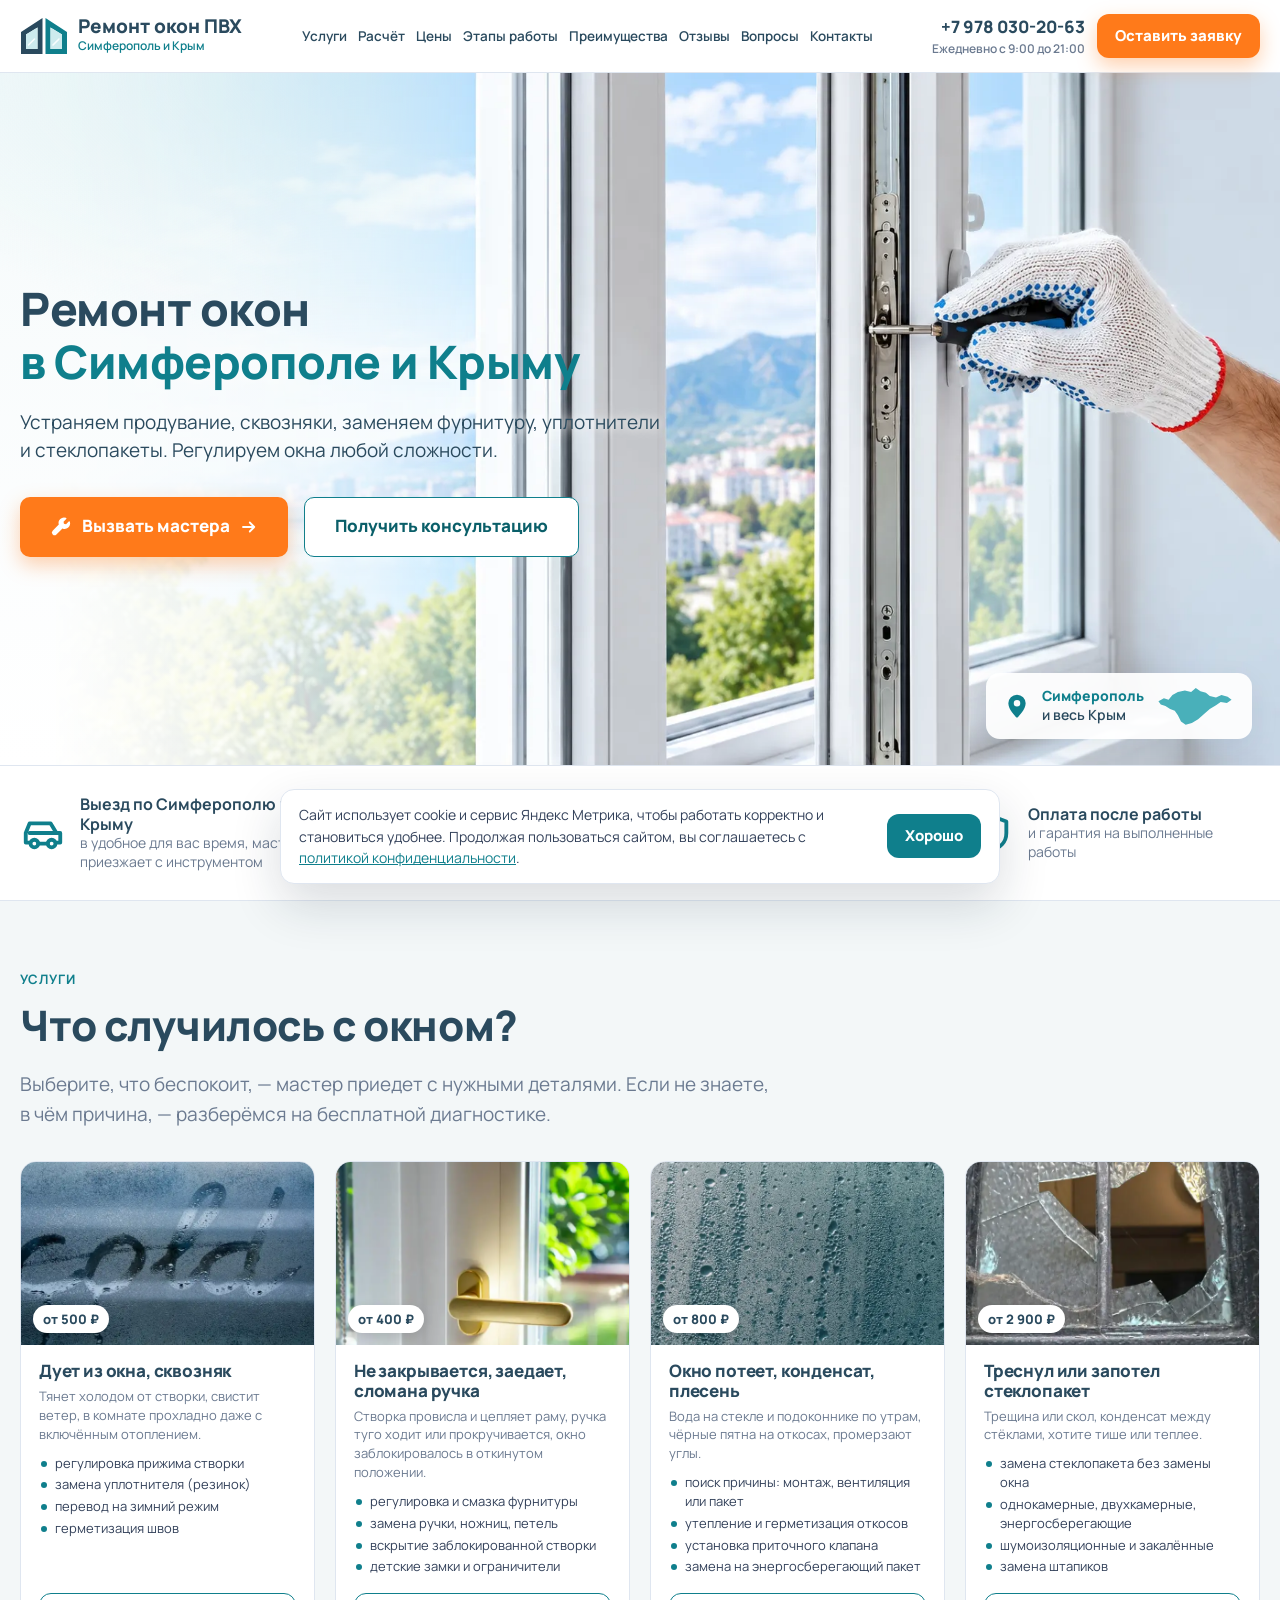
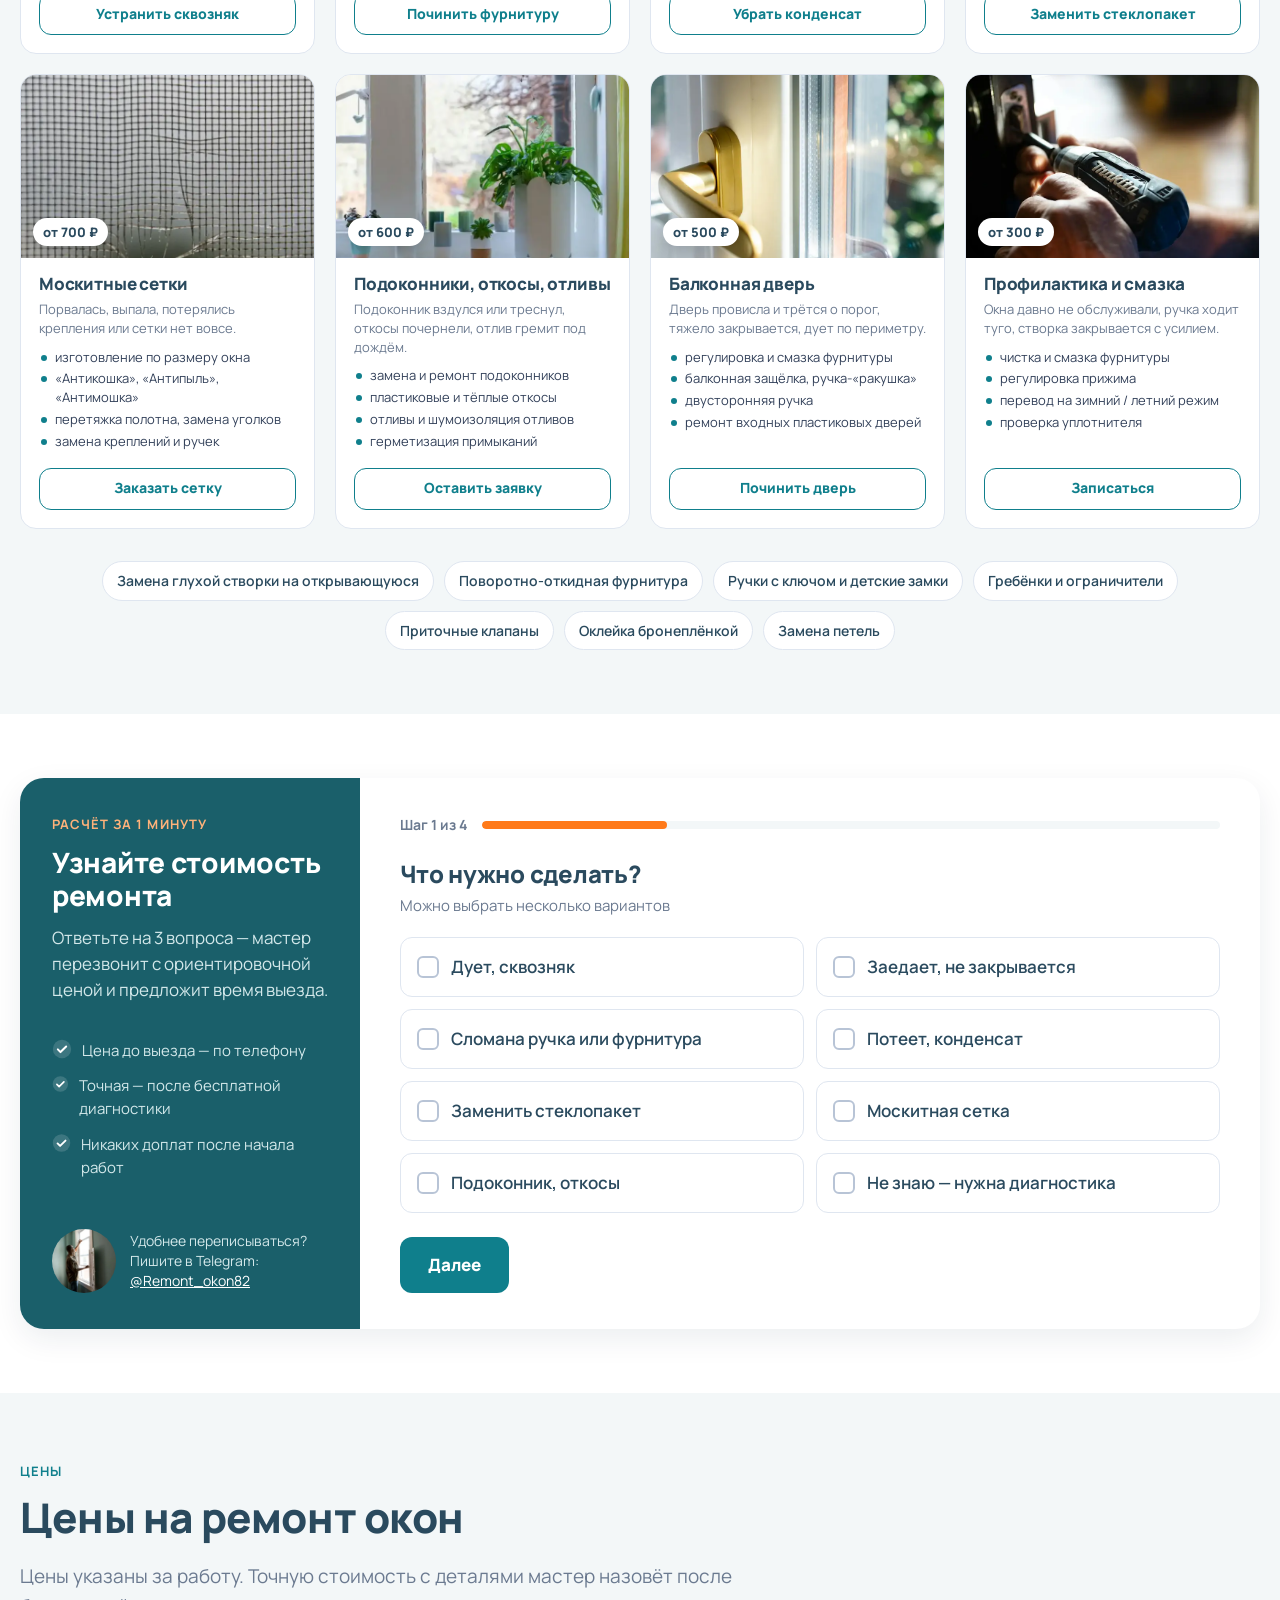
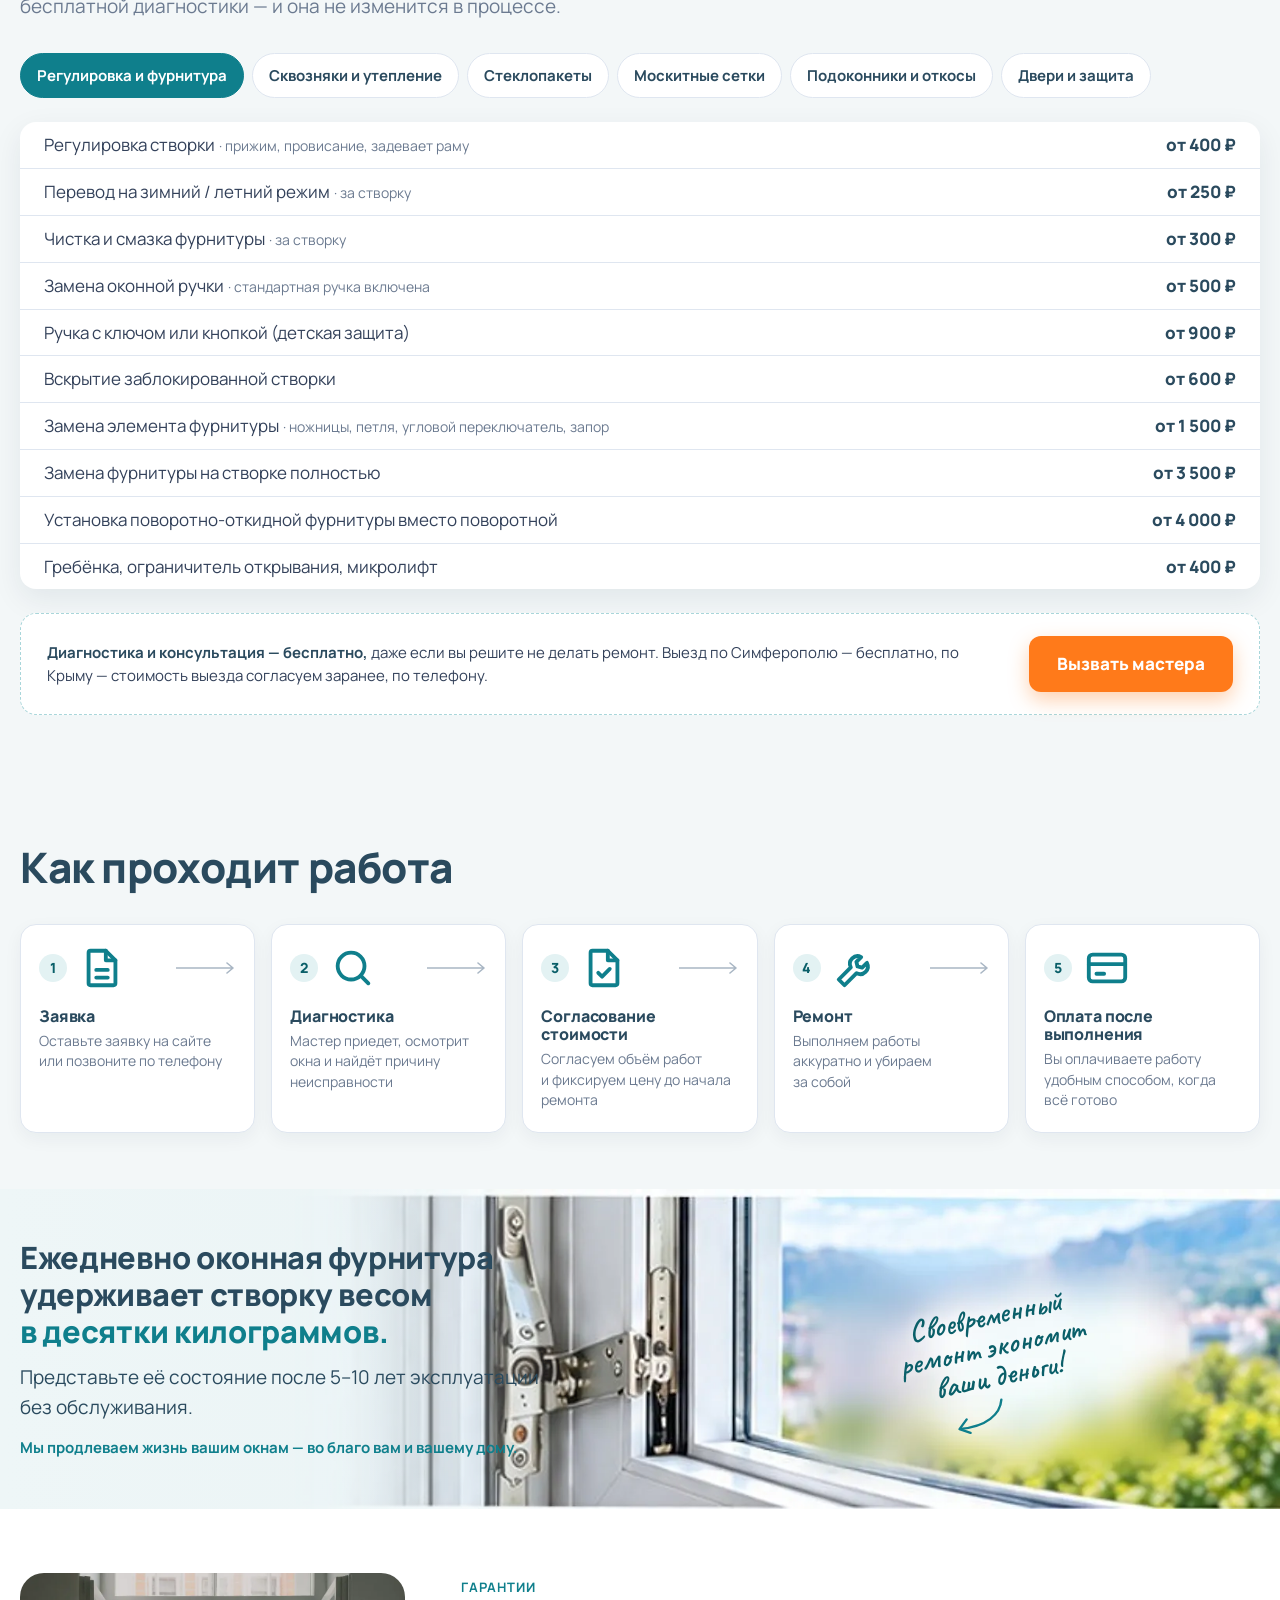
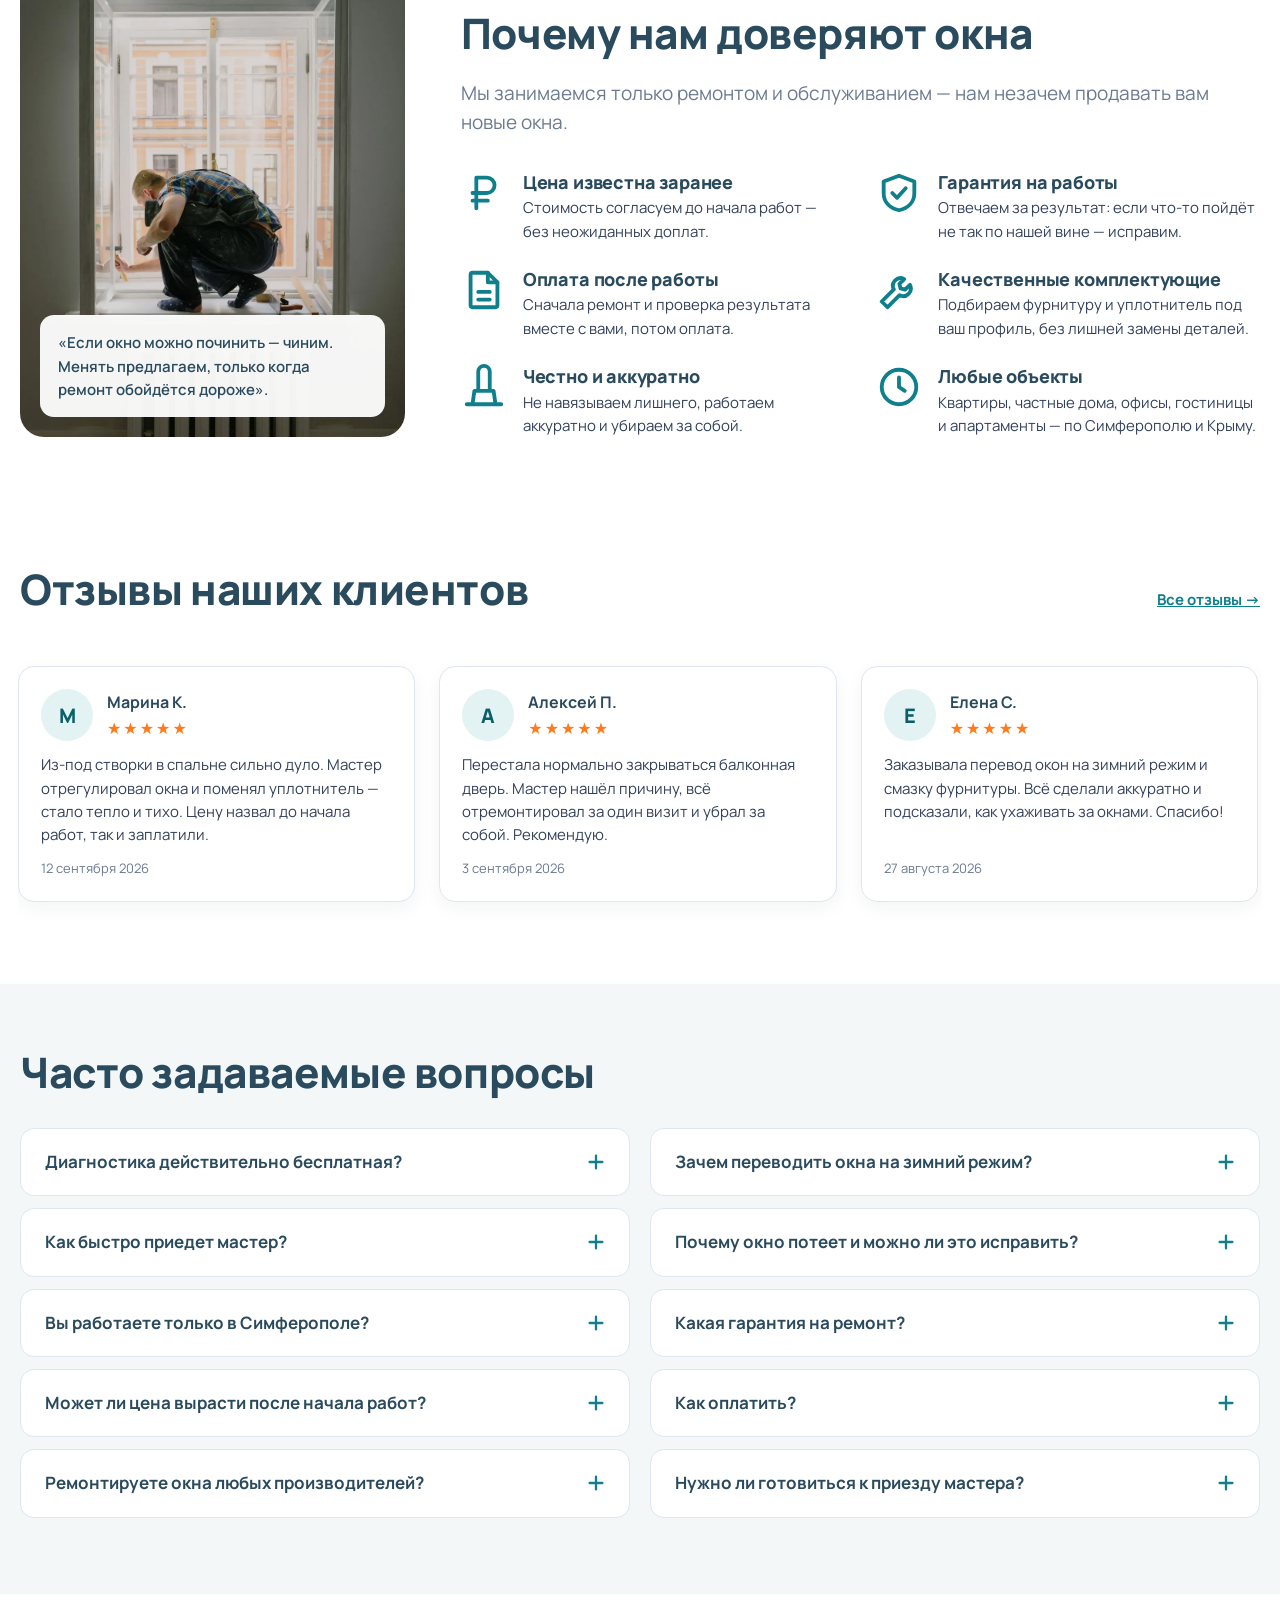
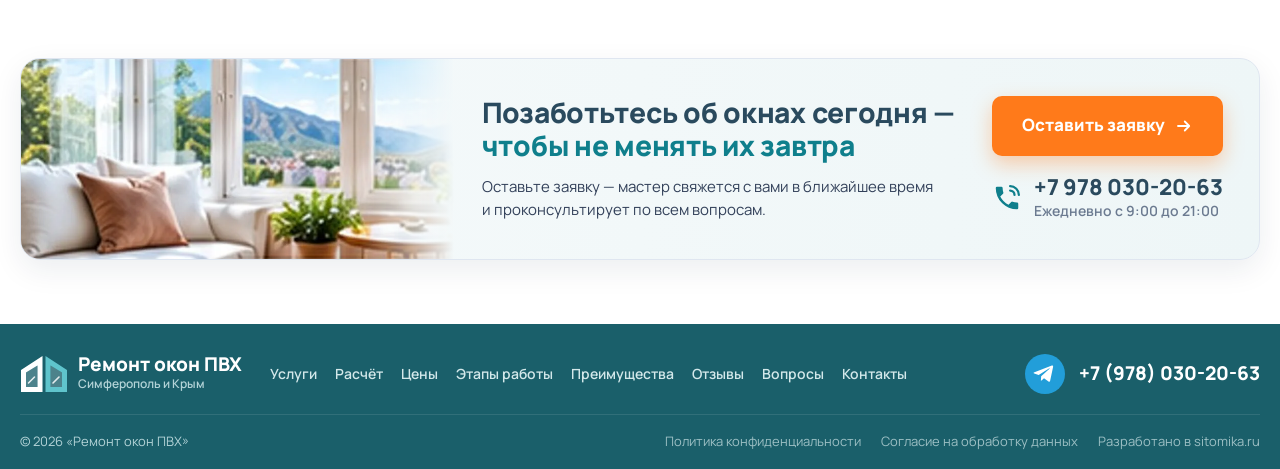
==== commit 665a5a2a: "Shimmer-эффект на оранжевых кнопках «Оставить заявку» / «Вызвать мастера»: раз в 3,5 с пробегает све" ====
--- a/index.html
+++ b/index.html
@@ -95,7 +95,7 @@
         <b>+7 978 030-20-63</b>
         <small>Ежедневно с 9:00 до 21:00</small>
       </a>
-      <button class="btn btn--accent btn--sm" type="button" data-open-form data-form-title="Оставить заявку">Оставить заявку</button>
+      <button class="btn btn--accent btn--shimmer btn--sm" type="button" data-open-form data-form-title="Оставить заявку">Оставить заявку</button>
     </div>
   </div>
 </header>
@@ -110,7 +110,7 @@
       <h1>Ремонт окон <span class="hl">в&nbsp;Симферополе и&nbsp;Крыму</span></h1>
       <p class="hero__sub">Устраняем продувание, сквозняки, заменяем фурнитуру, уплотнители и&nbsp;стеклопакеты. Регулируем окна любой сложности.</p>
       <div class="hero__actions">
-        <button class="btn btn--accent btn--hero" type="button" data-open-form data-form-title="Вызвать мастера">
+        <button class="btn btn--accent btn--shimmer btn--hero" type="button" data-open-form data-form-title="Вызвать мастера">
           <svg width="22" height="22" aria-hidden="true"><use href="#i-wrench"/></svg>Вызвать мастера<svg width="18" height="18" aria-hidden="true"><use href="#i-arrow"/></svg>
         </button>
         <button class="btn btn--outline btn--hero" type="button" data-open-form data-form-title="Получить консультацию">Получить консультацию</button>
@@ -457,7 +457,7 @@
     <div class="price-foot">
       <!-- ПОДТВЕРДИТЬ У ЗАКАЗЧИКА: условия бесплатного выезда и минимальный заказ -->
       <p><b>Диагностика и консультация — бесплатно,</b> даже если вы решите не делать ремонт. Выезд по Симферополю — бесплатно, по Крыму — стоимость выезда согласуем заранее, по телефону.</p>
-      <button class="btn btn--accent" type="button" data-open-form data-form-title="Вызвать мастера на бесплатную диагностику">Вызвать мастера</button>
+      <button class="btn btn--accent btn--shimmer" type="button" data-open-form data-form-title="Вызвать мастера на бесплатную диагностику">Вызвать мастера</button>
     </div>
   </div>
 </section>
@@ -651,7 +651,7 @@
         <p>Оставьте заявку&nbsp;— мастер свяжется с&nbsp;вами в&nbsp;ближайшее время и&nbsp;проконсультирует по&nbsp;всем вопросам.</p>
       </div>
       <div class="cta-band__actions">
-        <button class="btn btn--accent btn--hero" type="button" data-open-form data-form-title="Оставить заявку">Оставить заявку<svg width="18" height="18" aria-hidden="true"><use href="#i-arrow"/></svg></button>
+        <button class="btn btn--accent btn--shimmer btn--hero" type="button" data-open-form data-form-title="Оставить заявку">Оставить заявку<svg width="18" height="18" aria-hidden="true"><use href="#i-arrow"/></svg></button>
         <a class="cta-band__phone js-phone" href="tel:+79780302063">
           <svg width="30" height="30" aria-hidden="true"><use href="#i-phone-call"/></svg>
           <span><b>+7 978 030-20-63</b><small>Ежедневно с 9:00 до 21:00</small></span>
@@ -704,7 +704,7 @@
 <div class="mobile-bar">
   <a class="btn btn--primary js-phone" href="tel:+79780302063"><svg width="18" height="18" aria-hidden="true"><use href="#i-phone"/></svg>Позвонить</a>
   <a class="btn btn--tg js-tg" href="https://t.me/Remont_okon82" target="_blank" rel="noopener" aria-label="Написать в Telegram"><svg width="22" height="22" aria-hidden="true"><use href="#i-tg"/></svg></a>
-  <button class="btn btn--accent" type="button" data-open-form data-form-title="Вызвать мастера на бесплатную диагностику">Вызвать мастера</button>
+  <button class="btn btn--accent btn--shimmer" type="button" data-open-form data-form-title="Вызвать мастера на бесплатную диагностику">Вызвать мастера</button>
 </div>
 
 <!-- ============ МОДАЛЬНОЕ ОКНО ============ -->
--- a/css/style.css
+++ b/css/style.css
@@ -64,6 +64,18 @@
 .btn:active { transform: translateY(1px); }
 .btn--accent { background: var(--c-accent); color: #fff; box-shadow: 0 8px 20px rgba(255, 122, 26, .35); }
 .btn--accent:hover { background: var(--c-accent-dark); box-shadow: 0 10px 26px rgba(255, 122, 26, .45); }
+/* Shimmer: по оранжевым кнопкам заявки пробегает светлая полоса */
+.btn--shimmer { position: relative; overflow: hidden; isolation: isolate; }
+.btn--shimmer::after {
+  content: ""; position: absolute; top: 0; bottom: 0; left: 0; width: 40%; pointer-events: none;
+  background: linear-gradient(100deg, rgba(255,255,255,0) 0%, rgba(255,255,255,.5) 50%, rgba(255,255,255,0) 100%);
+  transform: translateX(-130%) skewX(-20deg);
+  animation: btn-shimmer 3.5s ease-in-out infinite;
+}
+@keyframes btn-shimmer {
+  0% { transform: translateX(-130%) skewX(-20deg); }
+  35%, 100% { transform: translateX(330%) skewX(-20deg); }
+}
 .btn--primary { background: var(--c-primary); color: #fff; }
 .btn--primary:hover { background: var(--c-primary-dark); }
 .btn--ghost { background: transparent; color: var(--c-primary); border: 2px solid var(--c-primary); }
@@ -302,9 +314,10 @@
 .why__photo { border-radius: 24px; overflow: hidden; position: relative; min-height: 460px; }
 .why__photo img { position: absolute; inset: 0; width: 100%; height: 100%; object-fit: cover; object-position: 50% 62%; }
 .why__quote { position: absolute; left: 20px; right: 20px; bottom: 20px; background: rgba(255,255,255,.95); border-radius: 14px; padding: 16px 18px; font-size: 15px; color: var(--c-ink); font-weight: 600; }
-.why__grid { display: grid; grid-template-columns: 1fr 1fr; gap: 28px 32px; }
-.why__item svg { margin-bottom: 10px; }
-.why__item h3 { font-size: 18px; margin-bottom: 6px; }
+.why__grid { display: grid; grid-template-columns: 1fr 1fr; gap: 24px 32px; }
+.why__item { display: grid; grid-template-columns: 46px 1fr; column-gap: 16px; align-items: start; }
+.why__item svg { grid-row: span 2; }
+.why__item h3 { font-size: 18px; margin: 2px 0 4px; }
 .why__item p { font-size: 15px; margin: 0; }
 
 /* ---------- Отзывы (шаблон) ---------- */
@@ -458,6 +471,7 @@
   html { scroll-behavior: auto; }
   .js .reveal { opacity: 1; transform: none; transition: none; }
   * { animation: none !important; }
+  .btn--shimmer::after { display: none; }
 }
 
 /* ---------- Адаптив ---------- */
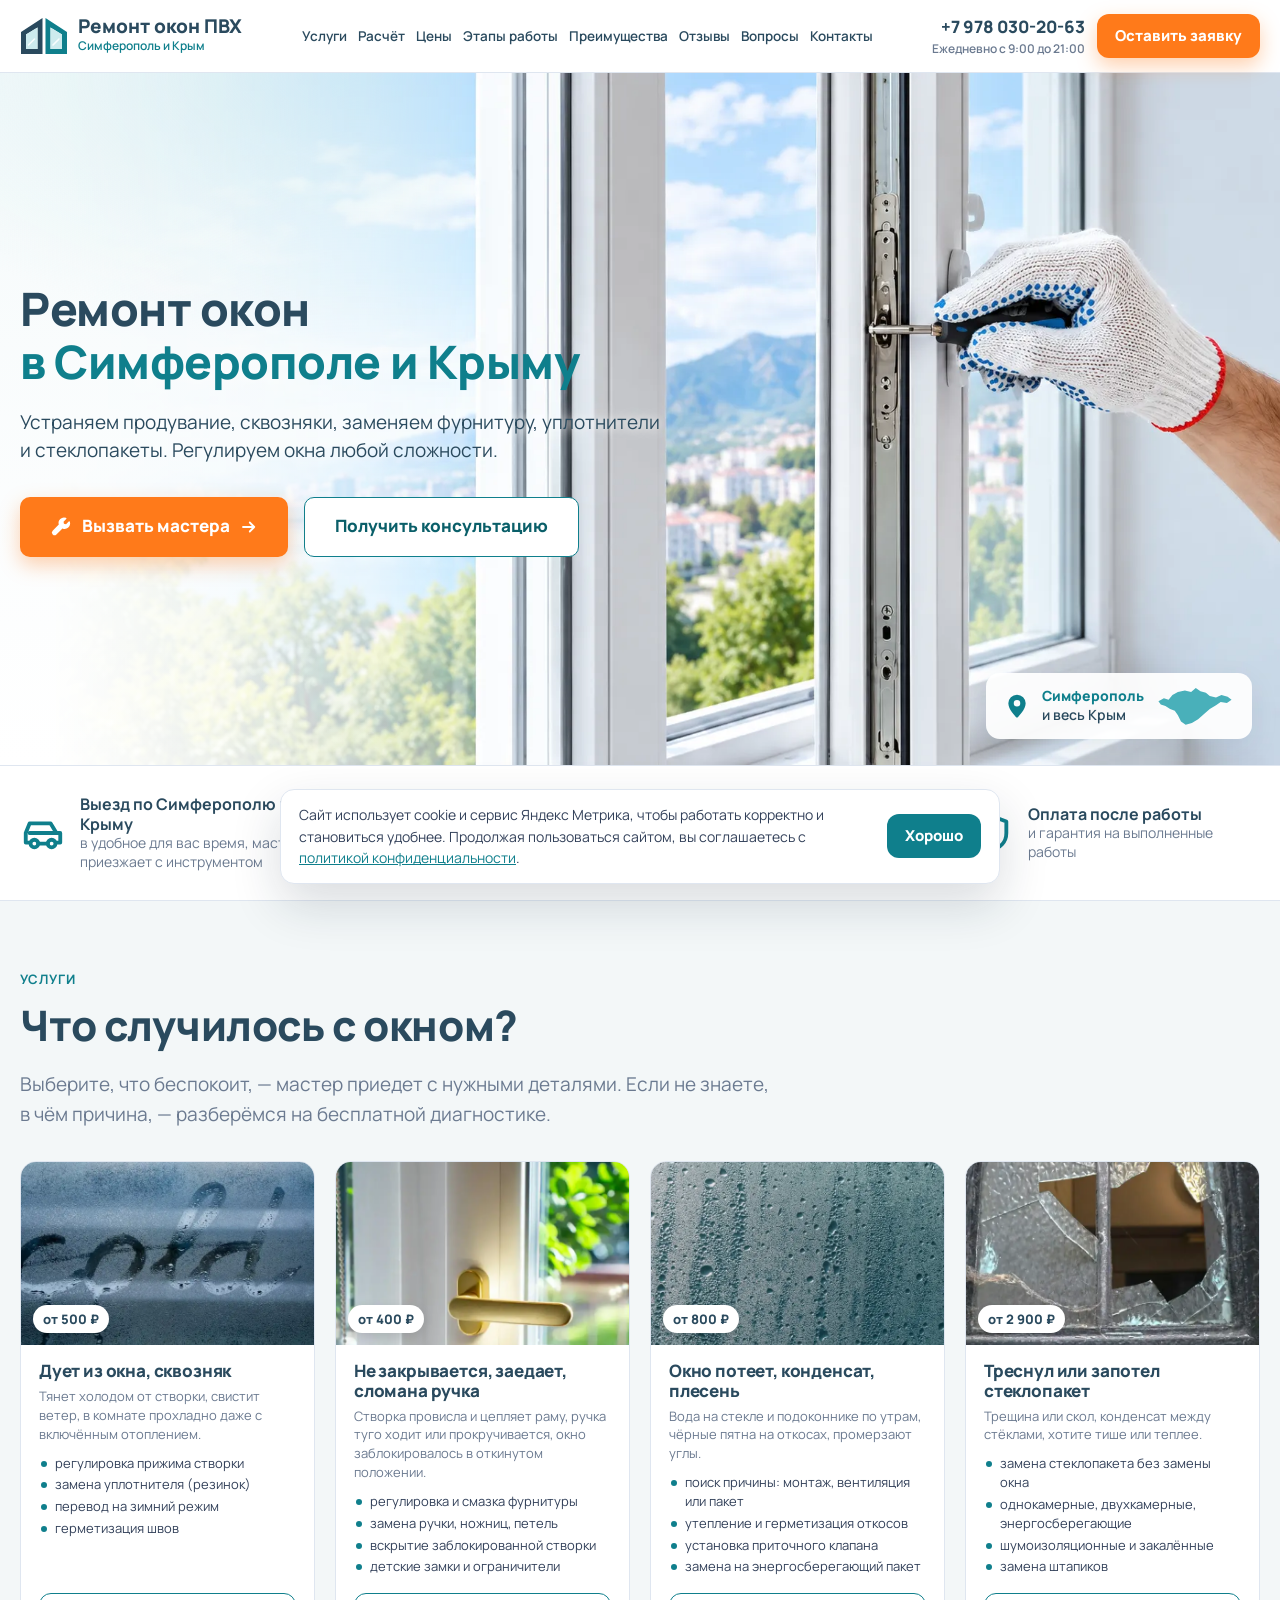
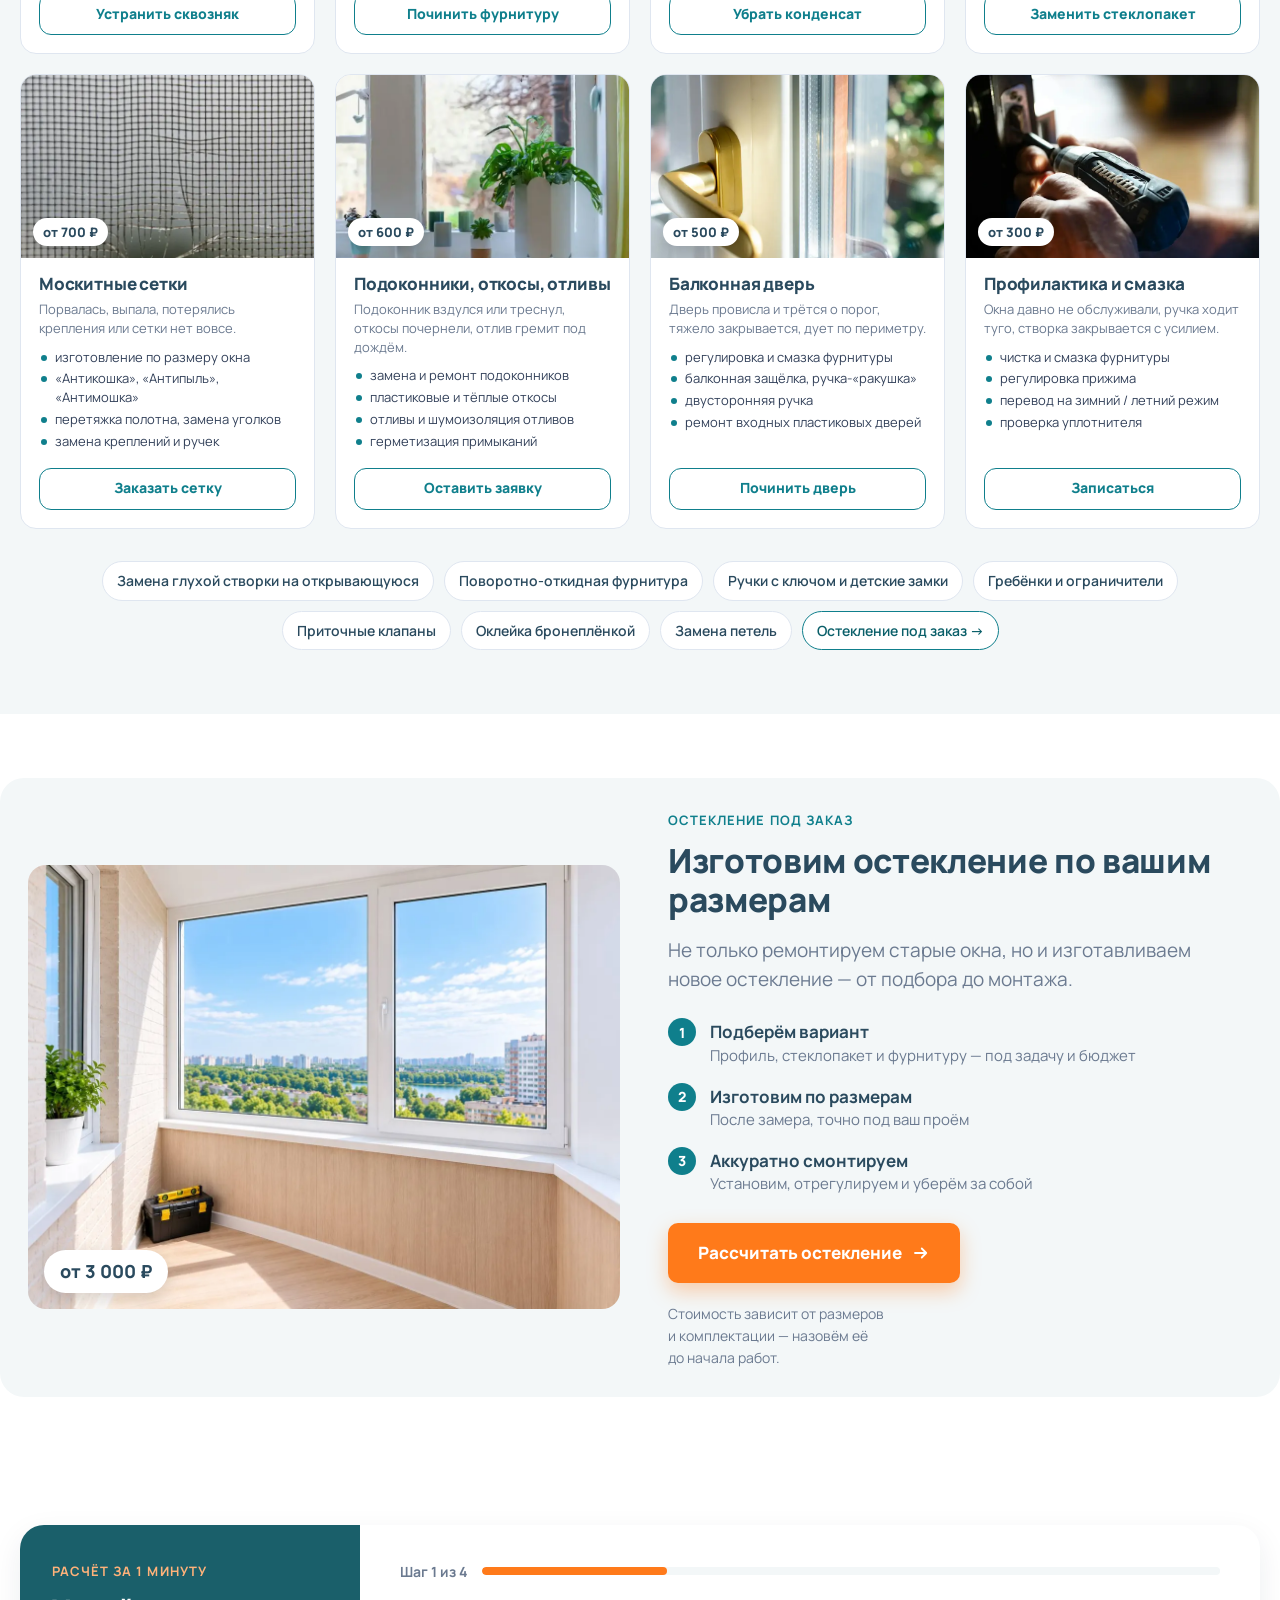
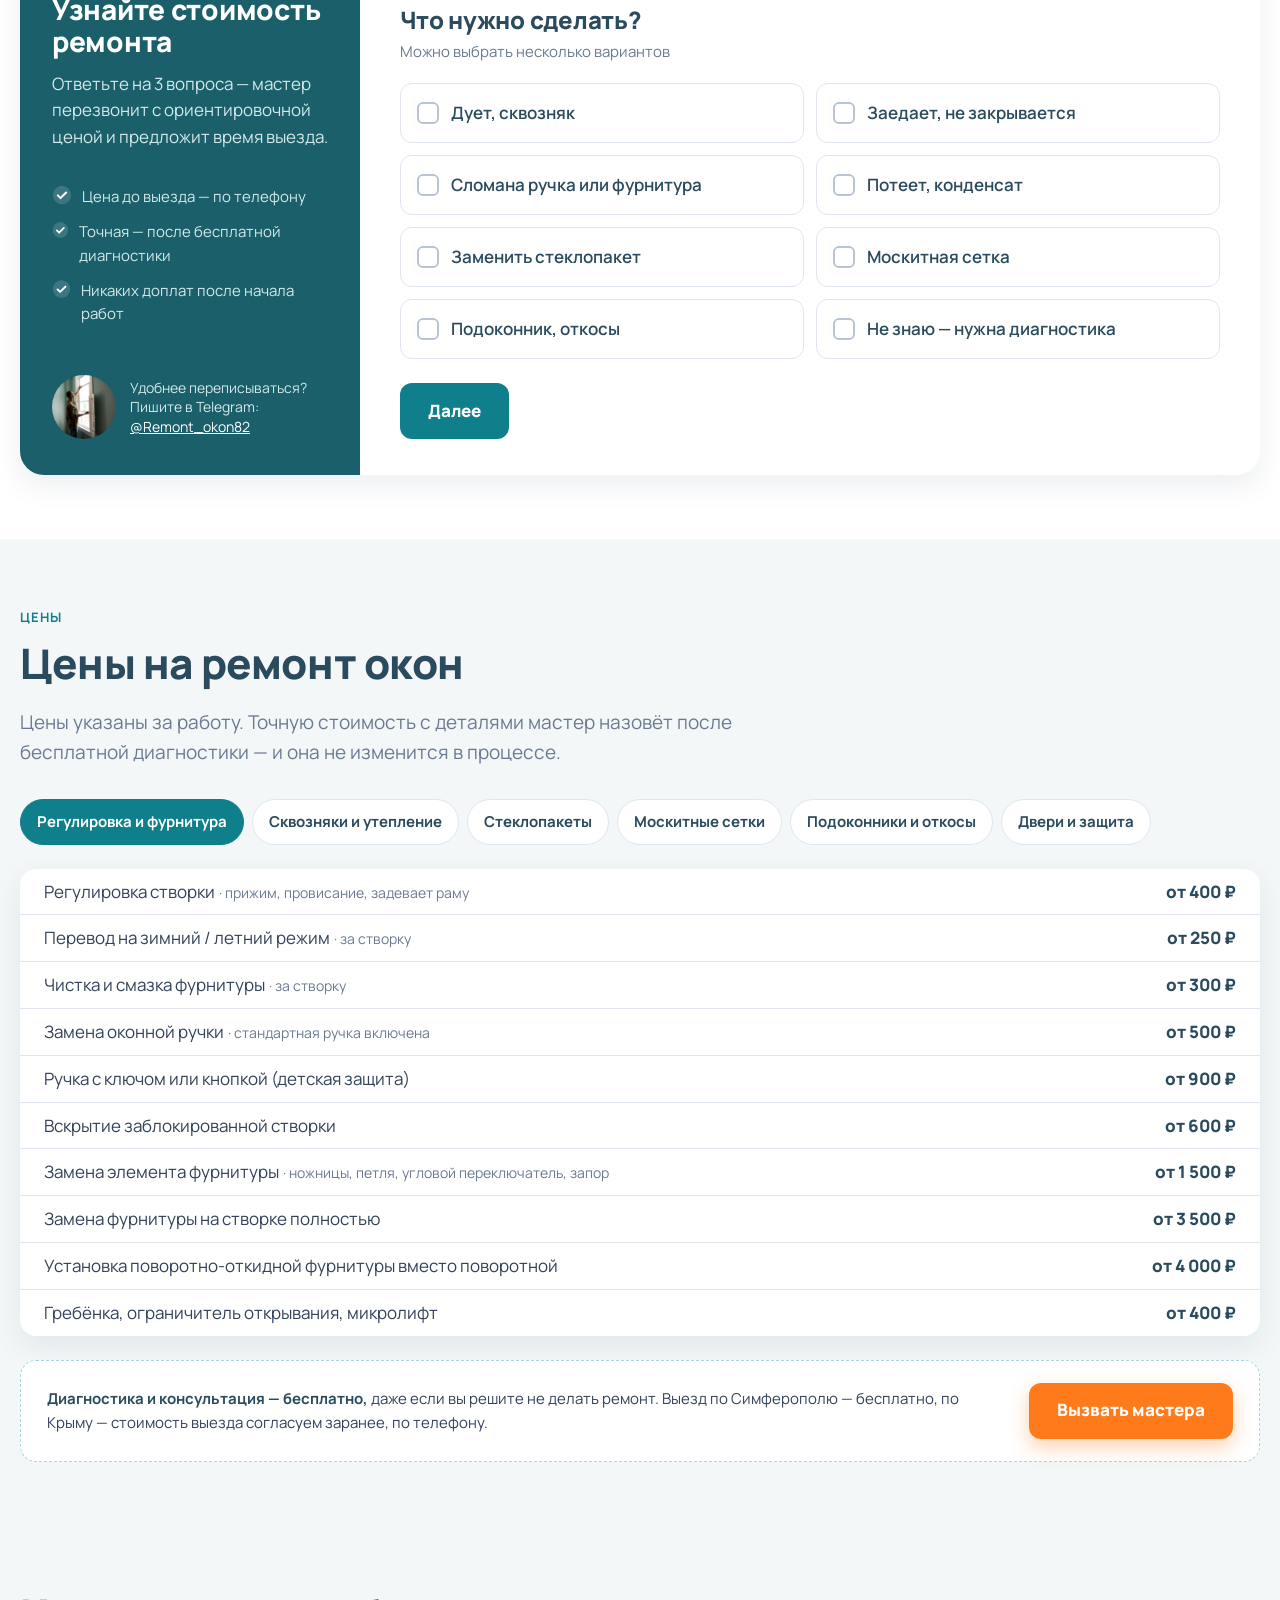
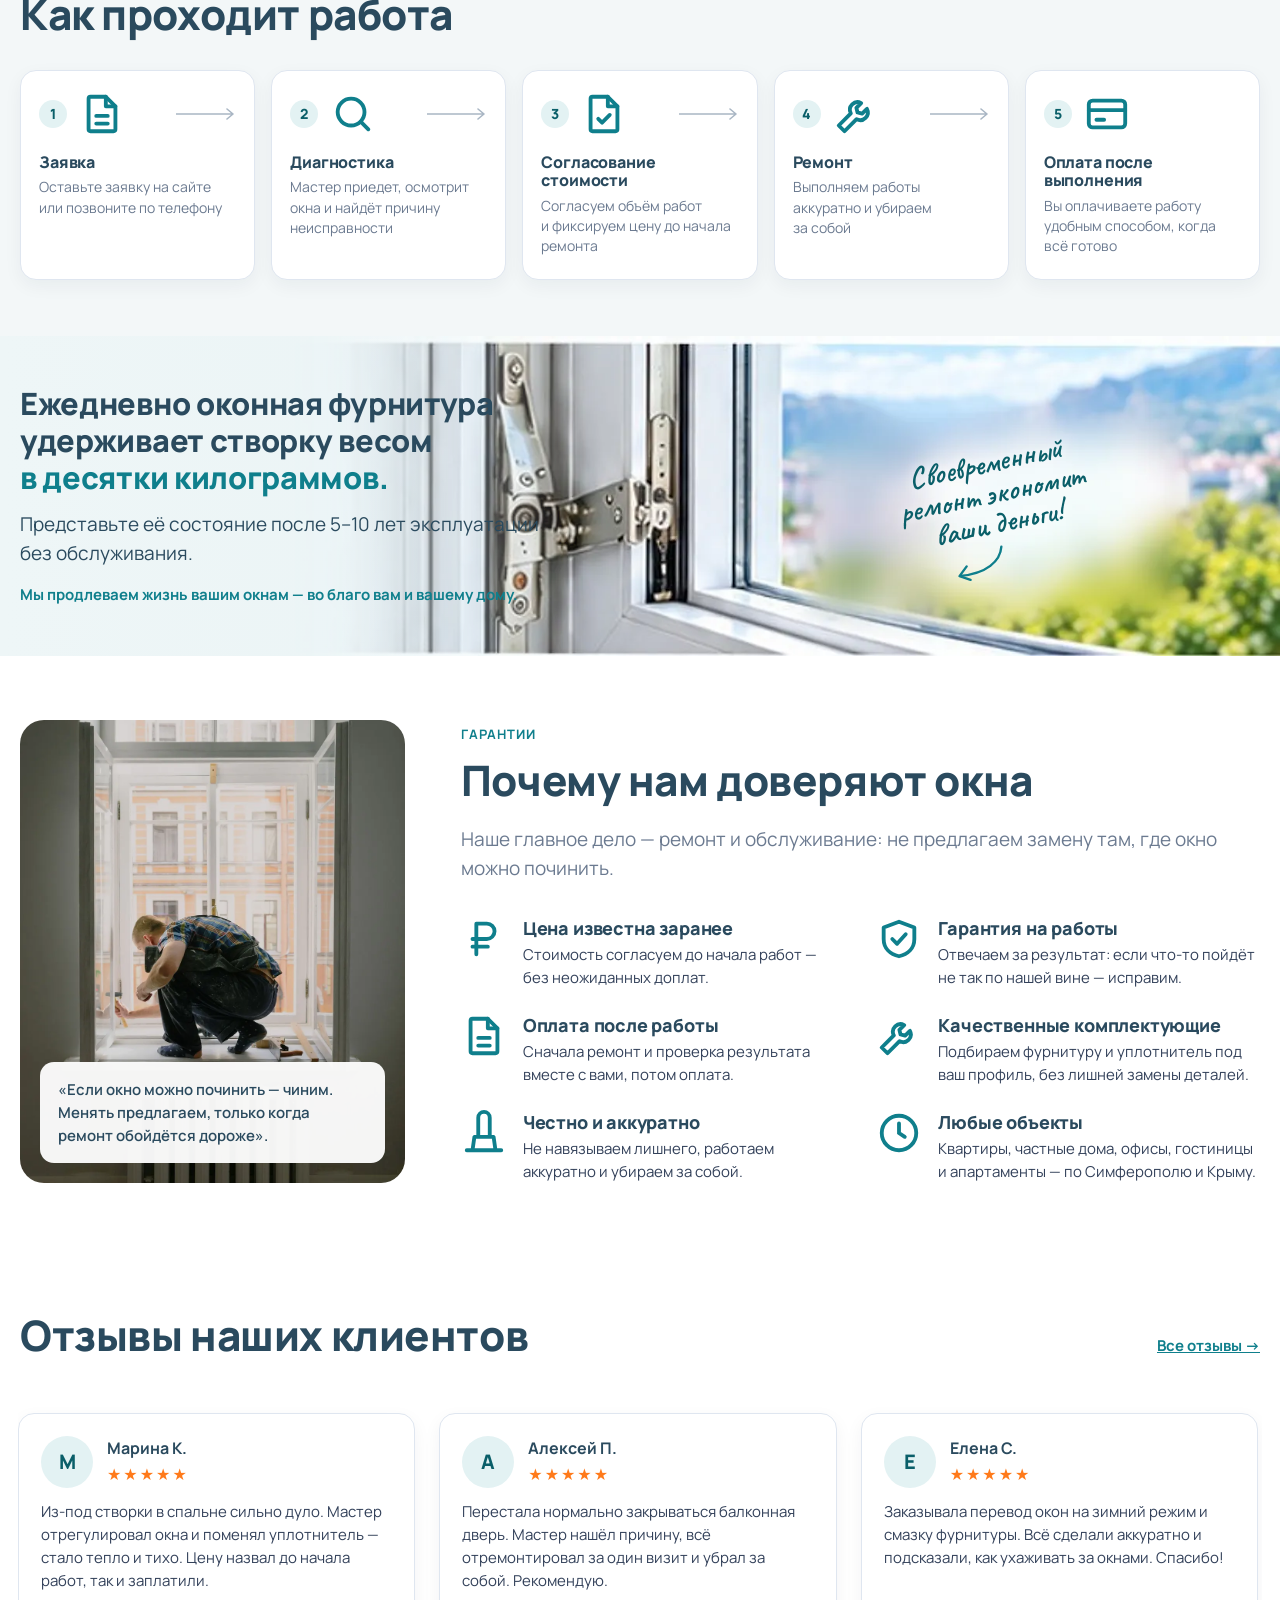
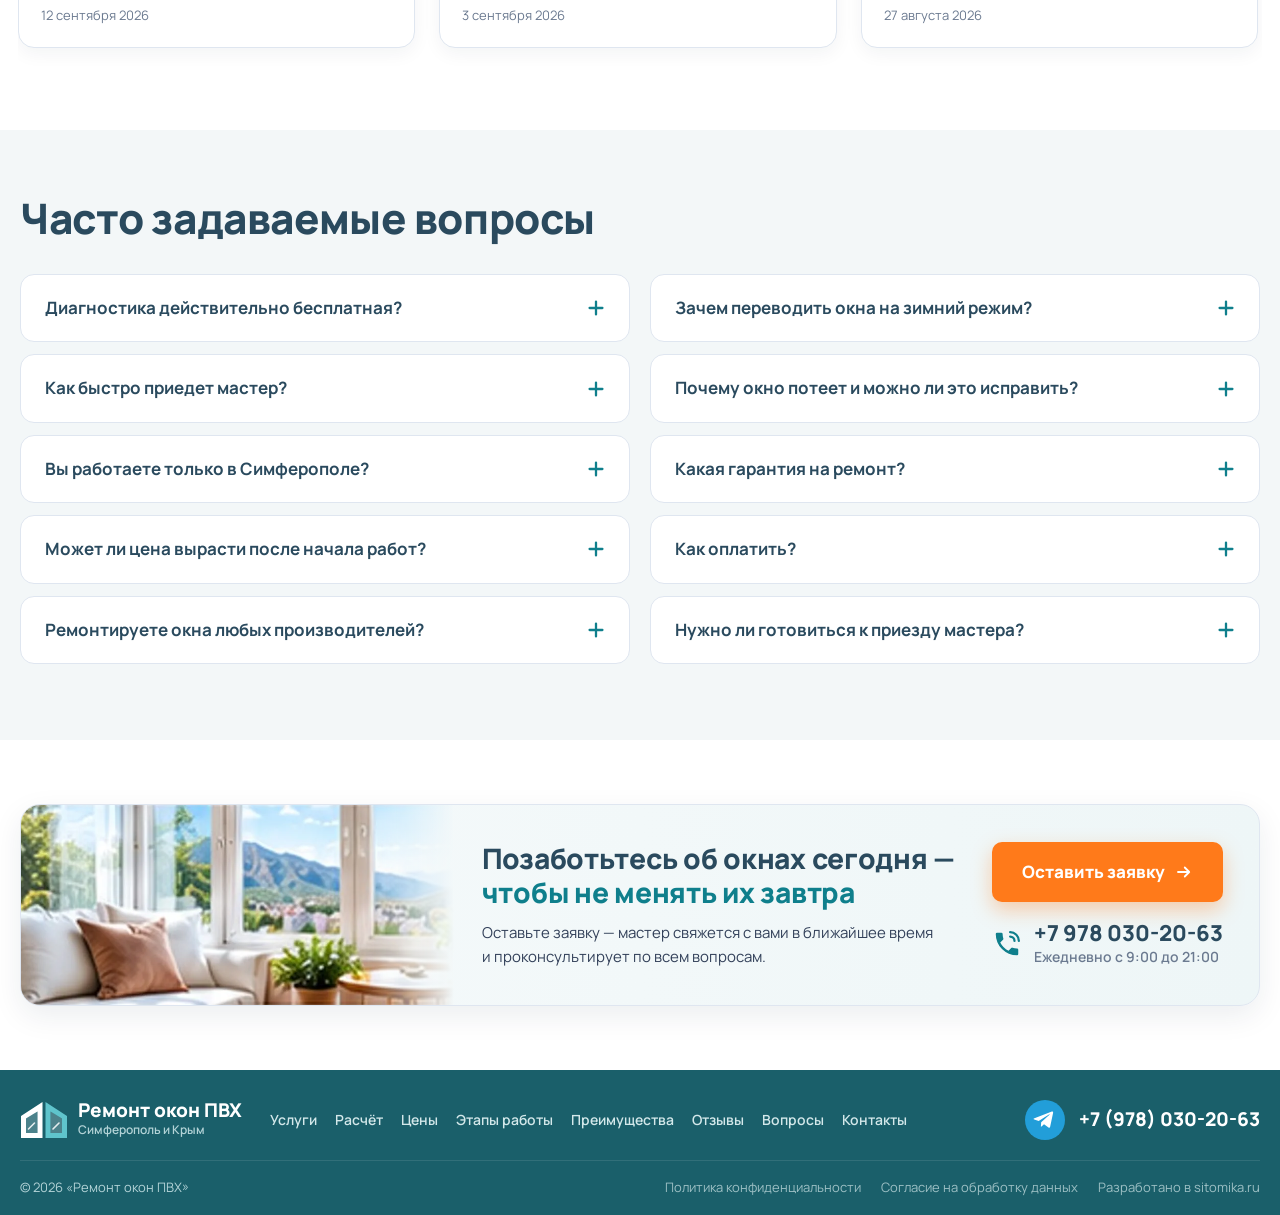
==== commit eb18dee4: "Раздел «Остекление под заказ»: фото, цена от 3 000 ₽, три шага, кнопка расчёта; чип-ссылка в «Других" ====
--- a/index.html
+++ b/index.html
@@ -277,6 +277,32 @@
       <span class="chip">Приточные клапаны</span>
       <span class="chip">Оклейка бронеплёнкой</span>
       <span class="chip">Замена петель</span>
+      <a class="chip chip--link" href="#osteklenie">Остекление под заказ →</a>
+    </div>
+  </div>
+</section>
+
+<!-- ============ ОСТЕКЛЕНИЕ ПОД ЗАКАЗ ============
+     Вид работ и цена «от 3 000 ₽» — от клиента (12.10.2026). Фото — от клиента. -->
+<section class="section" id="osteklenie">
+  <div class="container glazing">
+    <div class="glazing__photo reveal">
+      <img src="img/osteklenie.webp" width="1200" height="900" loading="lazy" alt="Остеклённая лоджия с белыми пластиковыми окнами и видом на город">
+      <span class="glazing__price">от 3&nbsp;000&nbsp;₽</span>
+    </div>
+    <div class="glazing__text reveal">
+      <span class="eyebrow">Остекление под заказ</span>
+      <h2>Изготовим остекление по&nbsp;вашим размерам</h2>
+      <p class="section__lead">Не только ремонтируем старые окна, но и&nbsp;изготавливаем новое остекление&nbsp;— от&nbsp;подбора до&nbsp;монтажа.</p>
+      <ol class="glazing__steps">
+        <li><b>Подберём вариант</b><span>Профиль, стеклопакет и&nbsp;фурнитуру&nbsp;— под задачу и&nbsp;бюджет</span></li>
+        <li><b>Изготовим по&nbsp;размерам</b><span>После замера, точно под ваш проём</span></li>
+        <li><b>Аккуратно смонтируем</b><span>Установим, отрегулируем и&nbsp;уберём за&nbsp;собой</span></li>
+      </ol>
+      <div class="glazing__cta">
+        <button class="btn btn--accent btn--hero" type="button" data-open-form data-problem="Остекление под заказ" data-form-title="Рассчитать остекление">Рассчитать остекление<svg width="18" height="18" aria-hidden="true"><use href="#i-arrow"/></svg></button>
+        <p class="glazing__note">Стоимость зависит от&nbsp;размеров и&nbsp;комплектации&nbsp;— назовём её до&nbsp;начала работ.</p>
+      </div>
     </div>
   </div>
 </section>
@@ -500,7 +526,7 @@
     <div>
       <span class="eyebrow">Гарантии</span>
       <h2>Почему нам доверяют окна</h2>
-      <p class="section__lead" style="margin-bottom:32px">Мы занимаемся только ремонтом и обслуживанием — нам незачем продавать вам новые окна.</p>
+      <p class="section__lead" style="margin-bottom:32px">Наше главное дело — ремонт и обслуживание: не предлагаем замену там, где окно можно починить.</p>
       <div class="why__grid">
         <div class="why__item"><svg width="32" height="32" aria-hidden="true"><use href="#i-rub"/></svg><h3>Цена известна заранее</h3><p>Стоимость согласуем до начала работ — без неожиданных доплат.</p></div>
         <div class="why__item"><svg width="32" height="32" aria-hidden="true"><use href="#i-shield"/></svg><h3>Гарантия на работы</h3><p>Отвечаем за результат: если что-то пойдёт не так по нашей вине — исправим.</p></div>
--- a/css/style.css
+++ b/css/style.css
@@ -244,6 +244,33 @@
 .services-more { margin-top: 32px; display: flex; flex-wrap: wrap; gap: 10px; justify-content: center; }
 .chip { display: inline-block; padding: 8px 14px; border-radius: 999px; background: #fff; border: 1px solid var(--c-line); font-size: 14px; font-weight: 600; color: var(--c-ink); }
 
+.chip--link { color: var(--c-primary-dark); border-color: var(--c-primary); text-decoration: none; }
+.chip--link:hover { background: var(--c-primary-soft); }
+
+/* ---------- Остекление под заказ ---------- */
+.glazing { display: grid; grid-template-columns: 1.05fr 1fr; gap: 48px; align-items: center; background: var(--c-bg-soft); border-radius: 24px; padding: 28px 48px 28px 28px; }
+.glazing__photo { position: relative; border-radius: 18px; overflow: hidden; aspect-ratio: 4 / 3; }
+.glazing__photo img { width: 100%; height: 100%; object-fit: cover; }
+.glazing__price { position: absolute; left: 16px; bottom: 16px; background: #fff; color: var(--c-ink); font-weight: 800; font-size: 18px; padding: 8px 16px; border-radius: 999px; box-shadow: 0 6px 18px rgba(0,0,0,.15); }
+.glazing h2 { font-size: clamp(26px, 2.6vw, 36px); }
+.glazing__steps { list-style: none; counter-reset: gl; padding: 0; margin: 24px 0 28px; display: grid; gap: 16px; }
+.glazing__steps li { counter-increment: gl; display: grid; grid-template-columns: 28px 1fr; column-gap: 14px; }
+.glazing__steps li::before { content: counter(gl); grid-row: span 2; width: 28px; height: 28px; border-radius: 50%; background: var(--c-primary); color: #fff; font-weight: 800; font-size: 14px; display: flex; align-items: center; justify-content: center; }
+.glazing__steps b { color: var(--c-ink); font-size: 17px; line-height: 1.3; padding-top: 3px; }
+.glazing__steps span { font-size: 15px; color: var(--c-muted); }
+.glazing__cta { display: flex; align-items: center; gap: 20px; flex-wrap: wrap; }
+.glazing__note { font-size: 14px; color: var(--c-muted); margin: 0; max-width: 260px; }
+@media (max-width: 1024px) {
+  .glazing { grid-template-columns: 1fr; gap: 28px; padding: 20px 20px 32px; }
+  .glazing__photo { aspect-ratio: 16 / 10; }
+}
+@media (max-width: 720px) {
+  .glazing { padding: 12px 12px 24px; border-radius: 20px; }
+  .glazing__text { padding: 0 8px; }
+  .glazing__price { font-size: 16px; left: 12px; bottom: 12px; }
+  .glazing__cta .btn { width: 100%; }
+  .glazing__note { max-width: none; }
+}
 
 /* ---------- Квиз ---------- */
 .quiz { display: grid; grid-template-columns: 340px 1fr; background: #fff; border-radius: 24px; box-shadow: var(--shadow); overflow: hidden; }
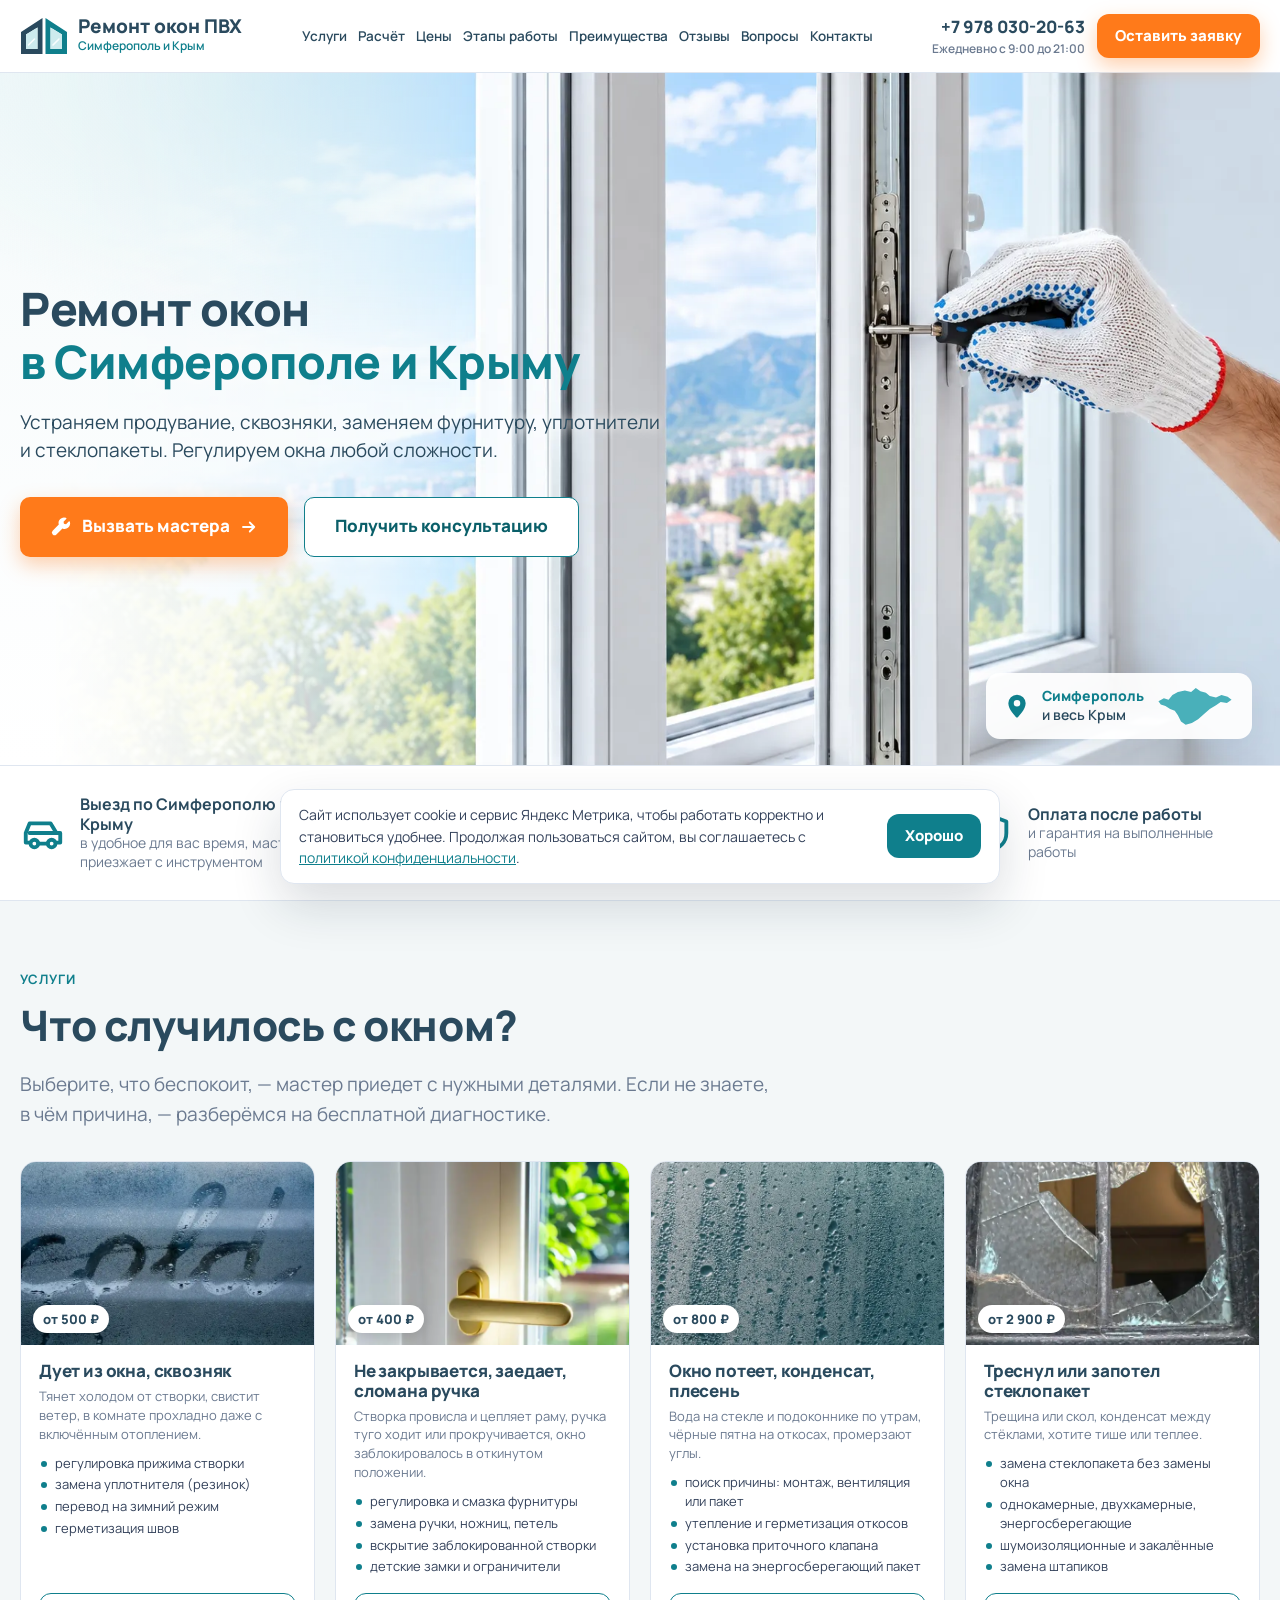
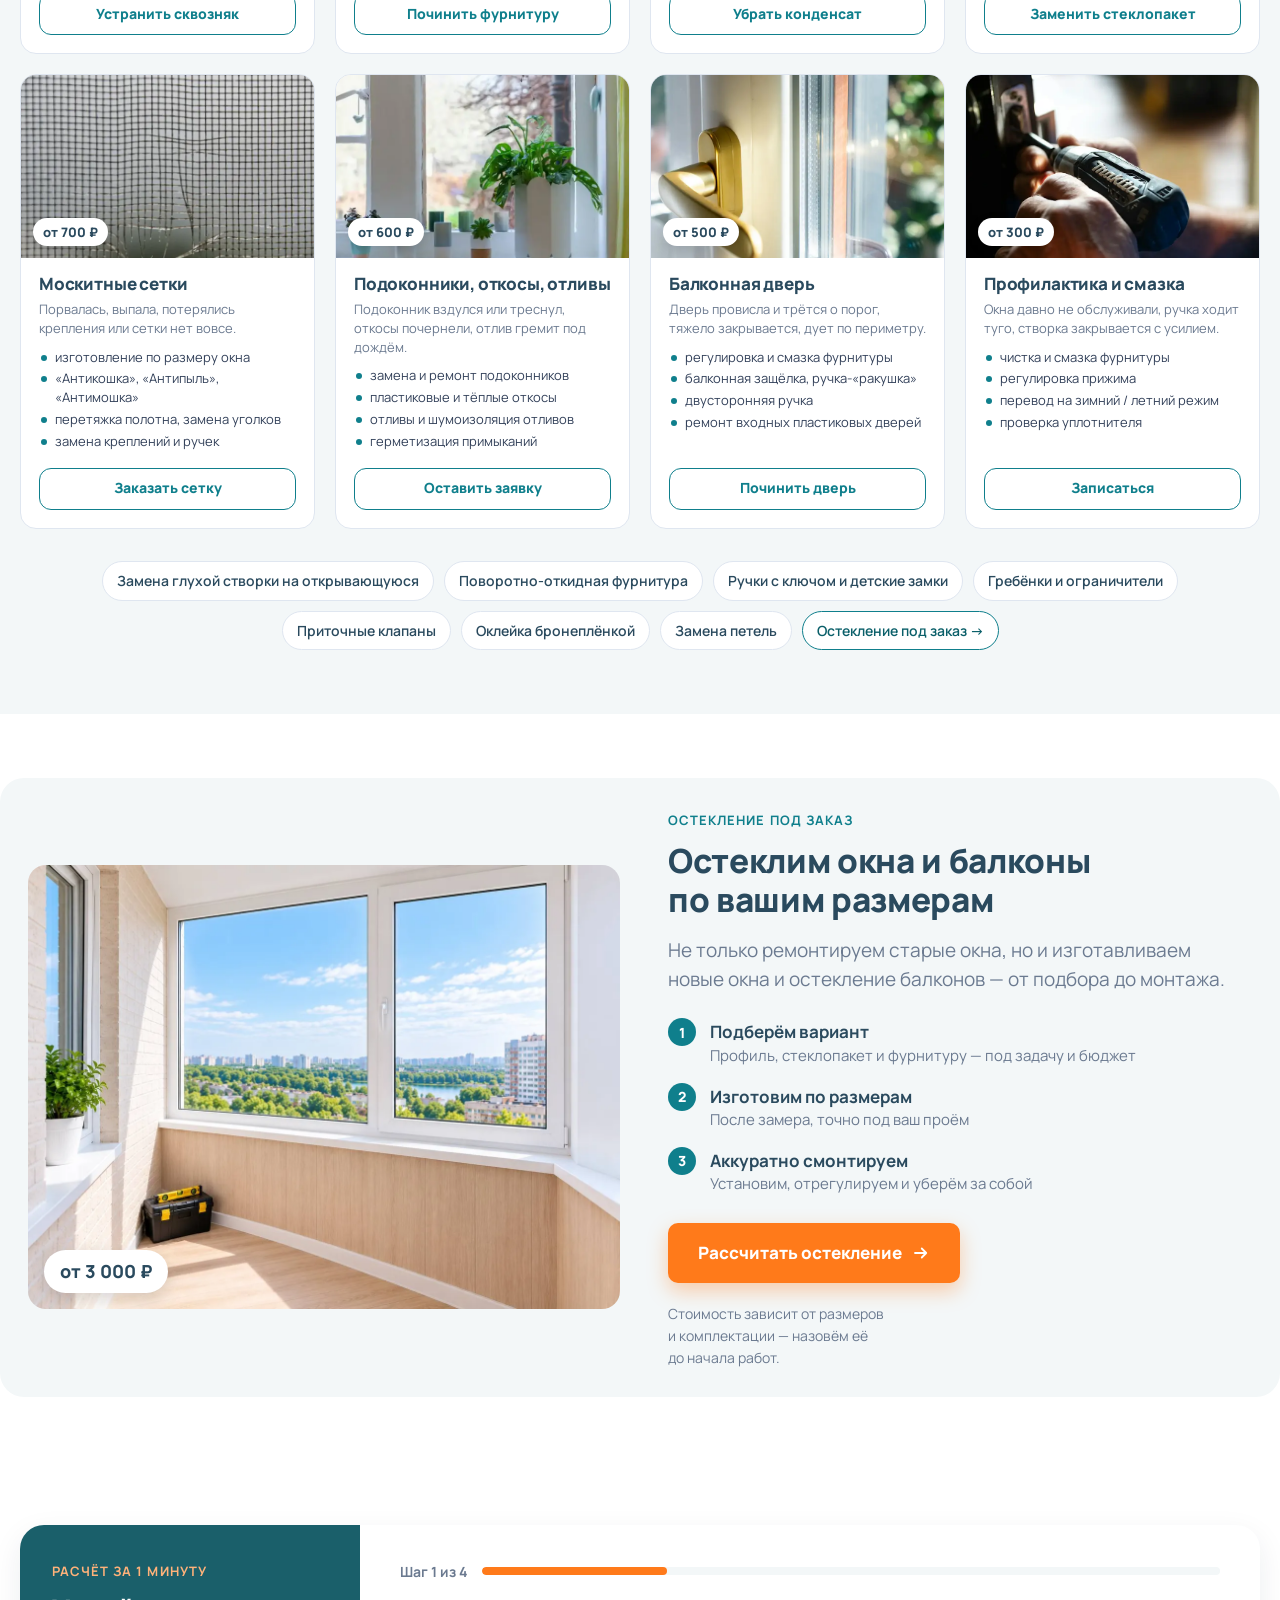
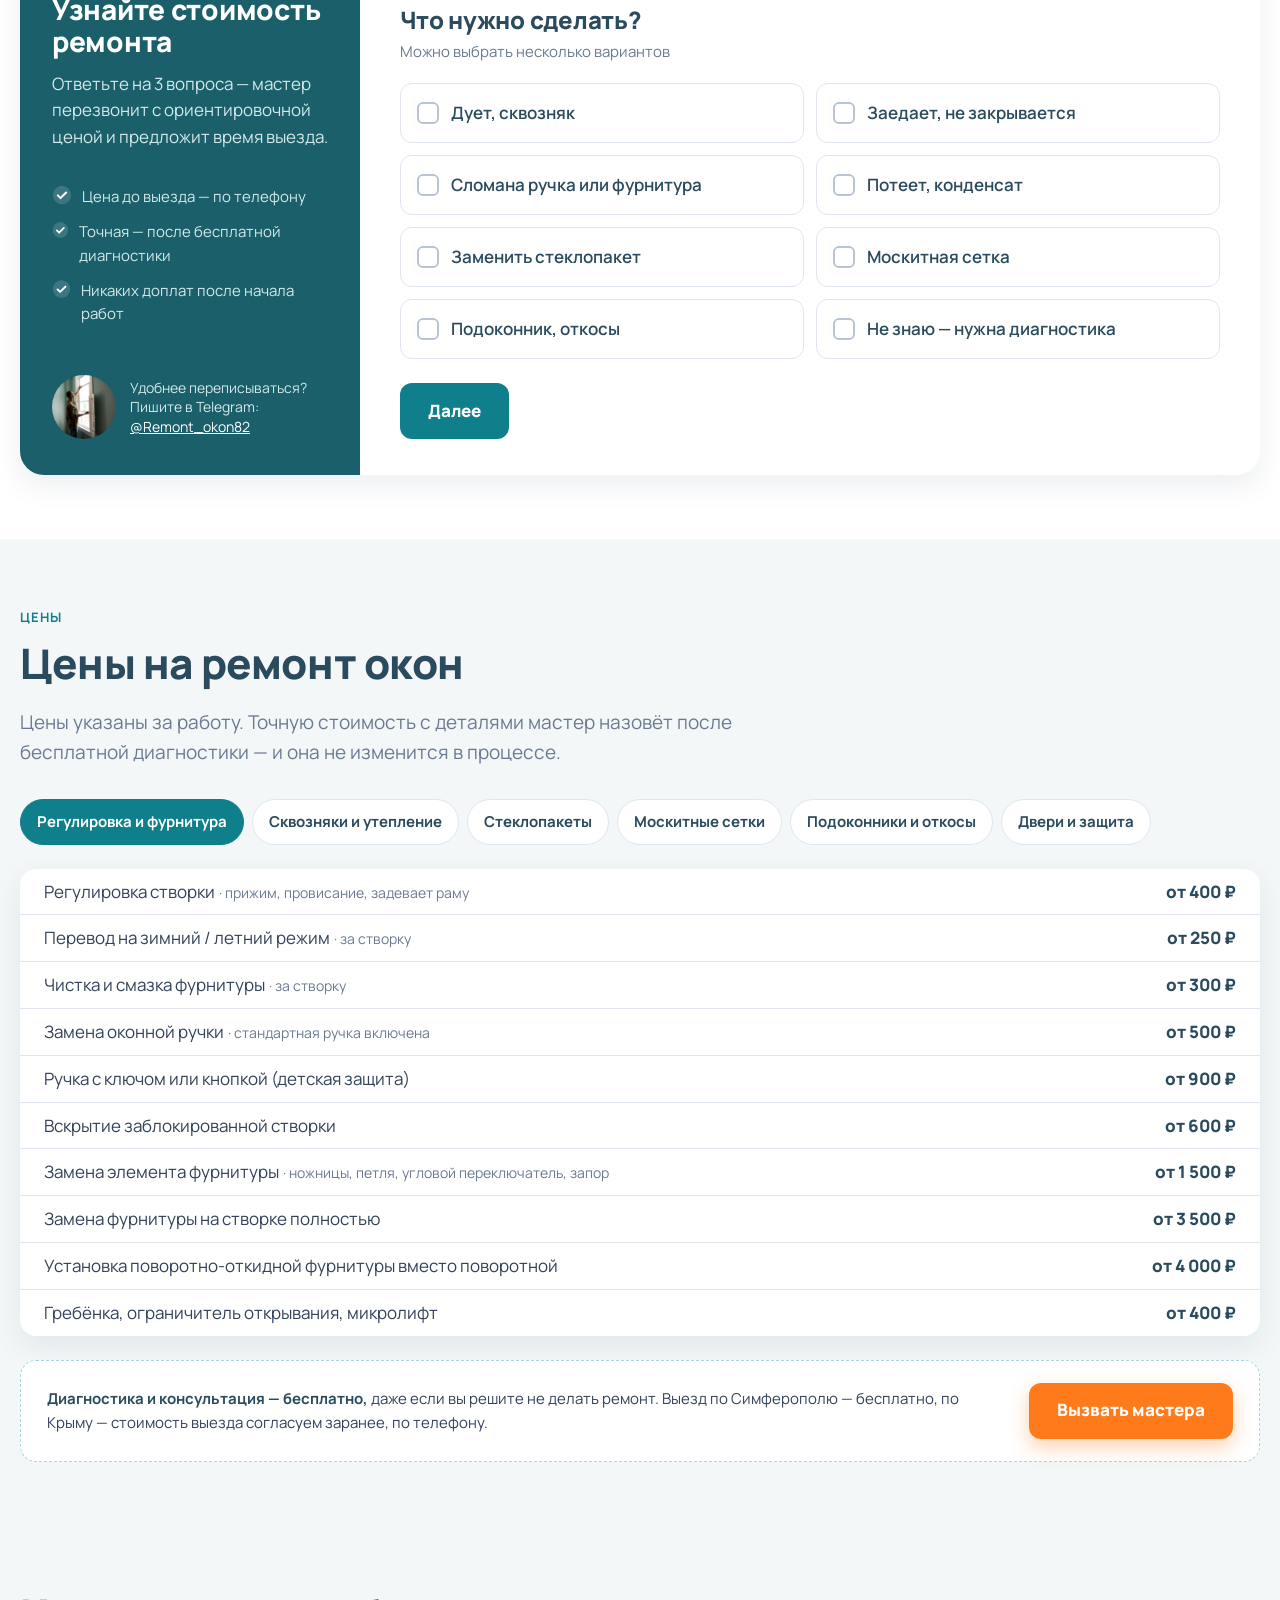
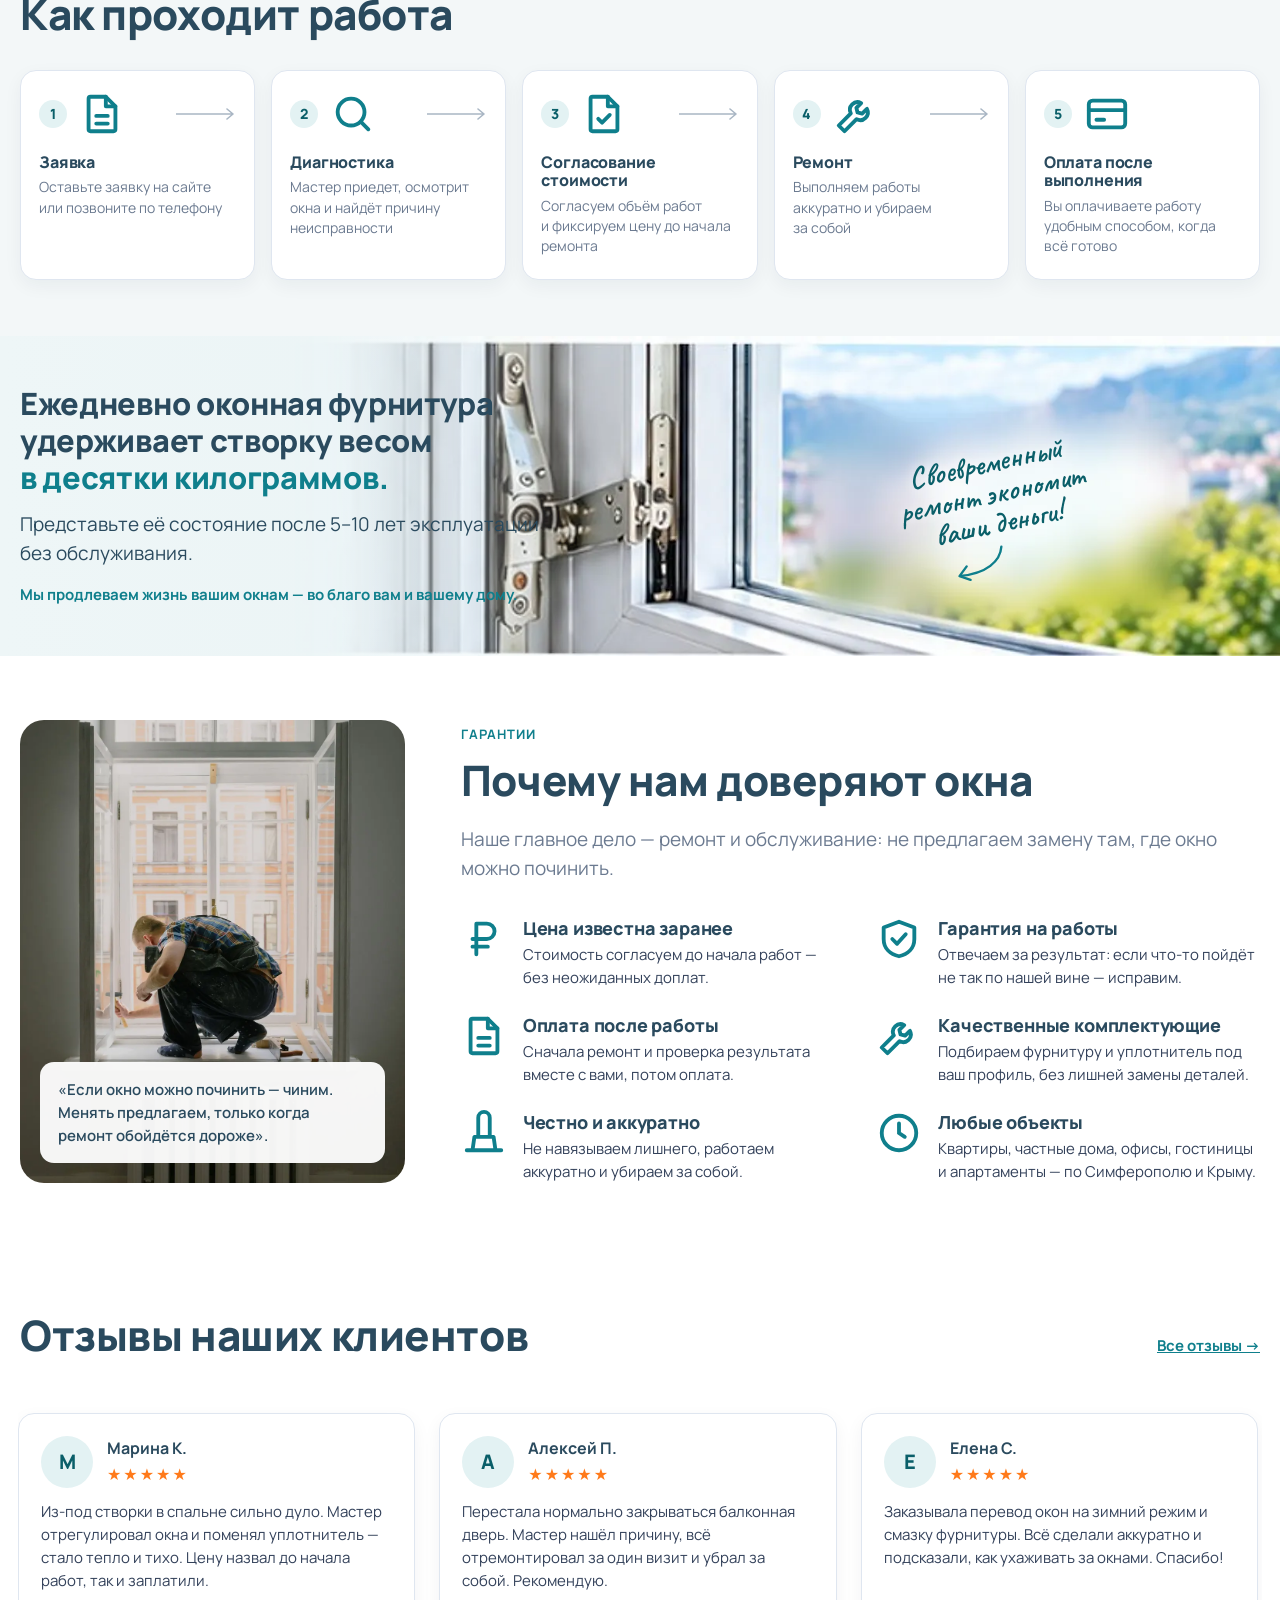
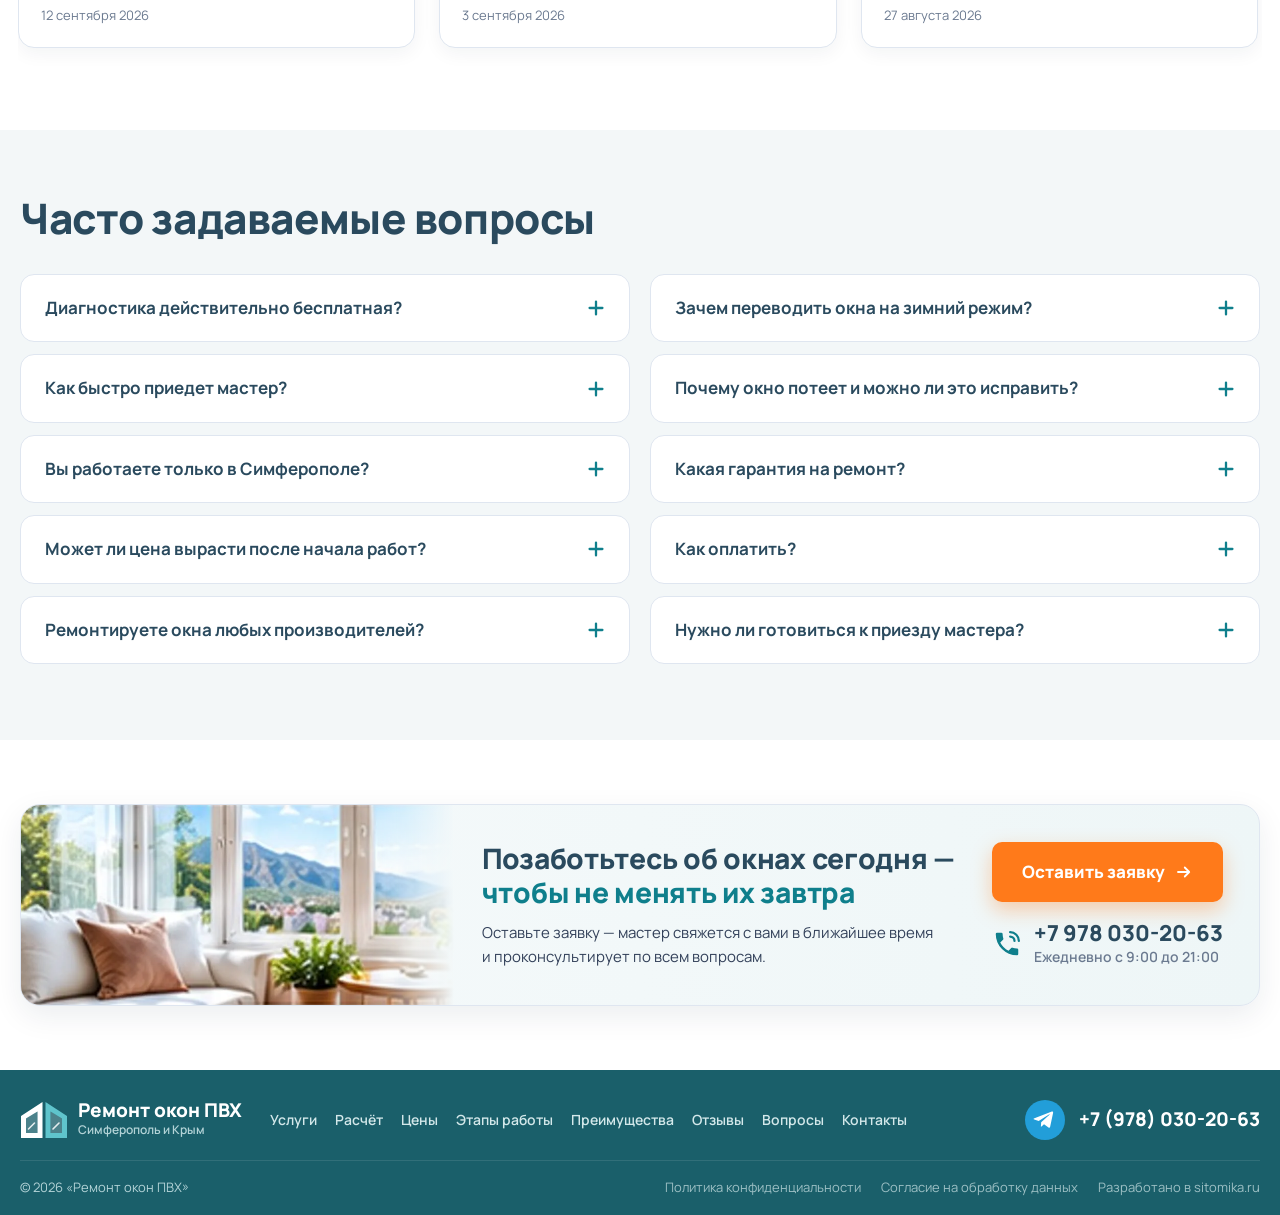
==== commit 13490388: "Остекление: в заголовке и подзаголовке — окна и балконы (подтвердил клиент) Co-Authored-By: Claude O" ====
--- a/index.html
+++ b/index.html
@@ -292,8 +292,8 @@
     </div>
     <div class="glazing__text reveal">
       <span class="eyebrow">Остекление под заказ</span>
-      <h2>Изготовим остекление по&nbsp;вашим размерам</h2>
-      <p class="section__lead">Не только ремонтируем старые окна, но и&nbsp;изготавливаем новое остекление&nbsp;— от&nbsp;подбора до&nbsp;монтажа.</p>
+      <h2>Остеклим окна и&nbsp;балконы по&nbsp;вашим размерам</h2>
+      <p class="section__lead">Не только ремонтируем старые окна, но и&nbsp;изготавливаем новые окна и&nbsp;остекление балконов&nbsp;— от&nbsp;подбора до&nbsp;монтажа.</p>
       <ol class="glazing__steps">
         <li><b>Подберём вариант</b><span>Профиль, стеклопакет и&nbsp;фурнитуру&nbsp;— под задачу и&nbsp;бюджет</span></li>
         <li><b>Изготовим по&nbsp;размерам</b><span>После замера, точно под ваш проём</span></li>
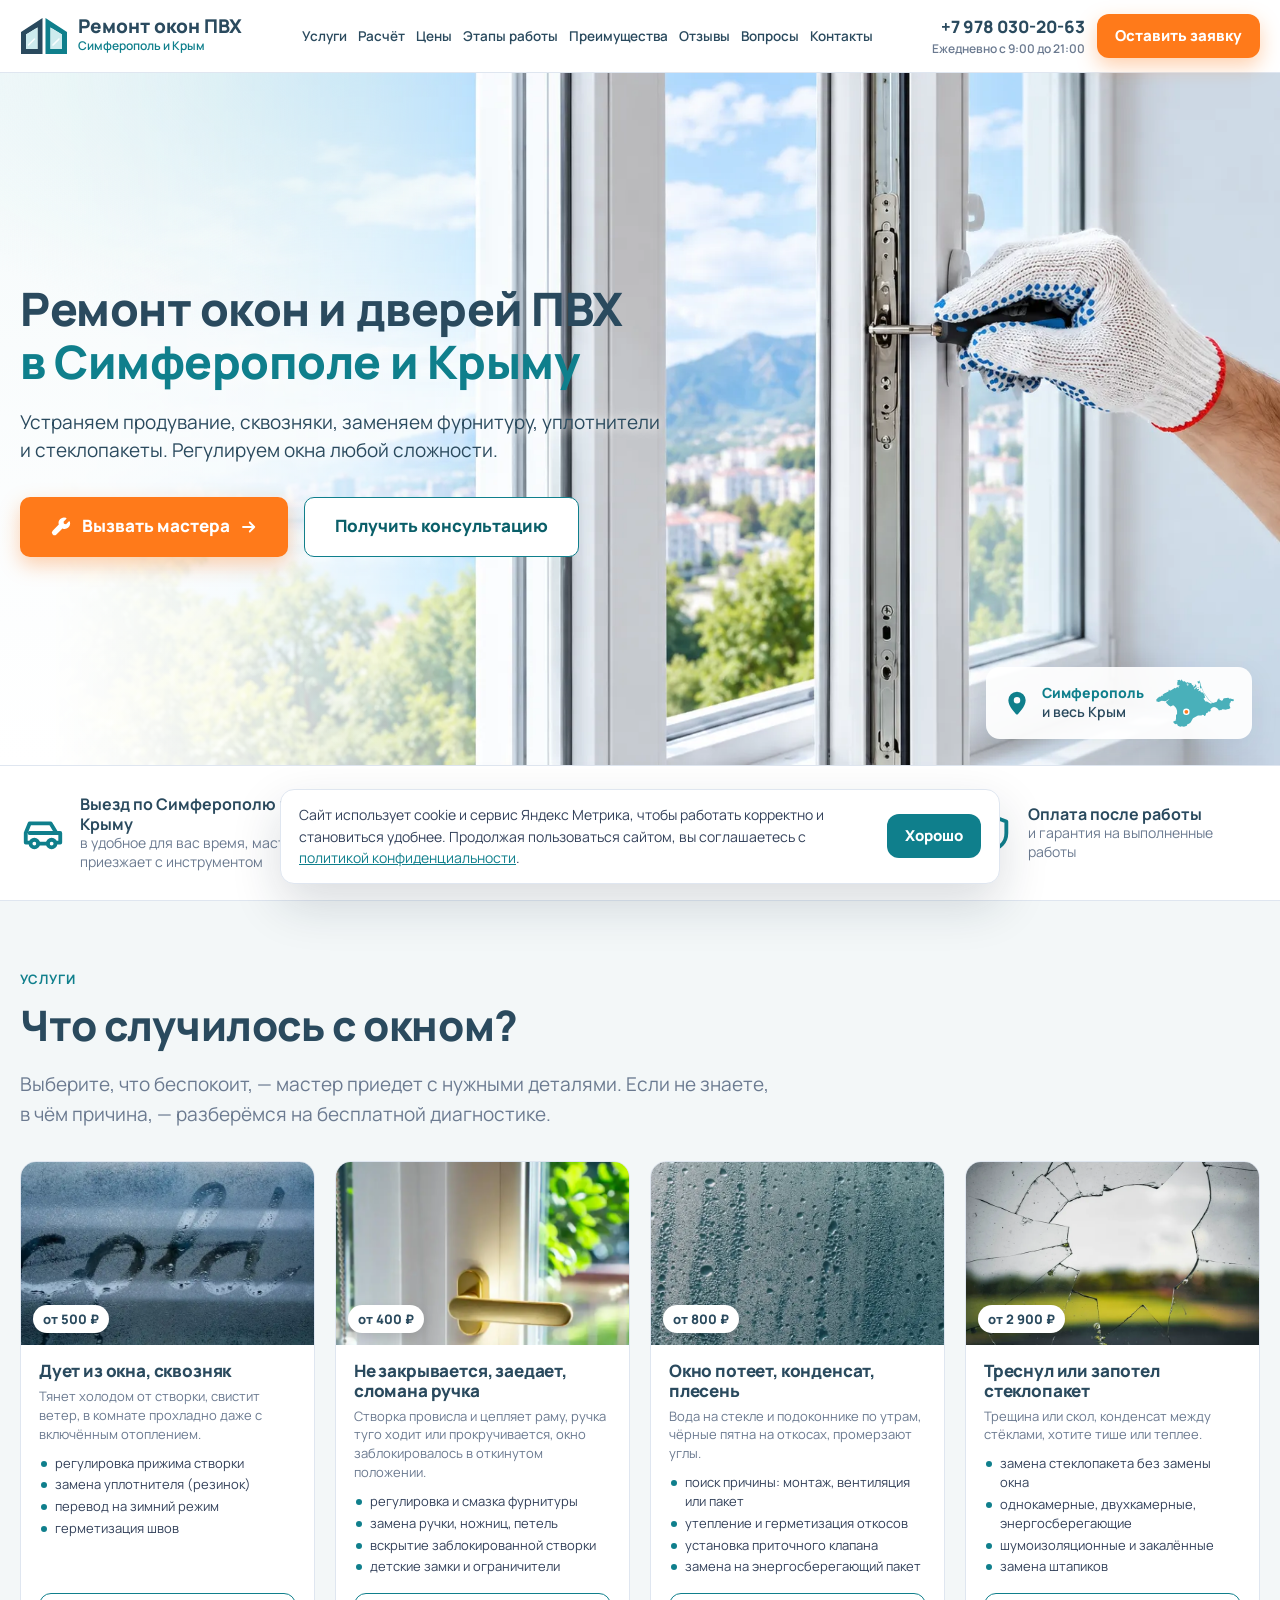
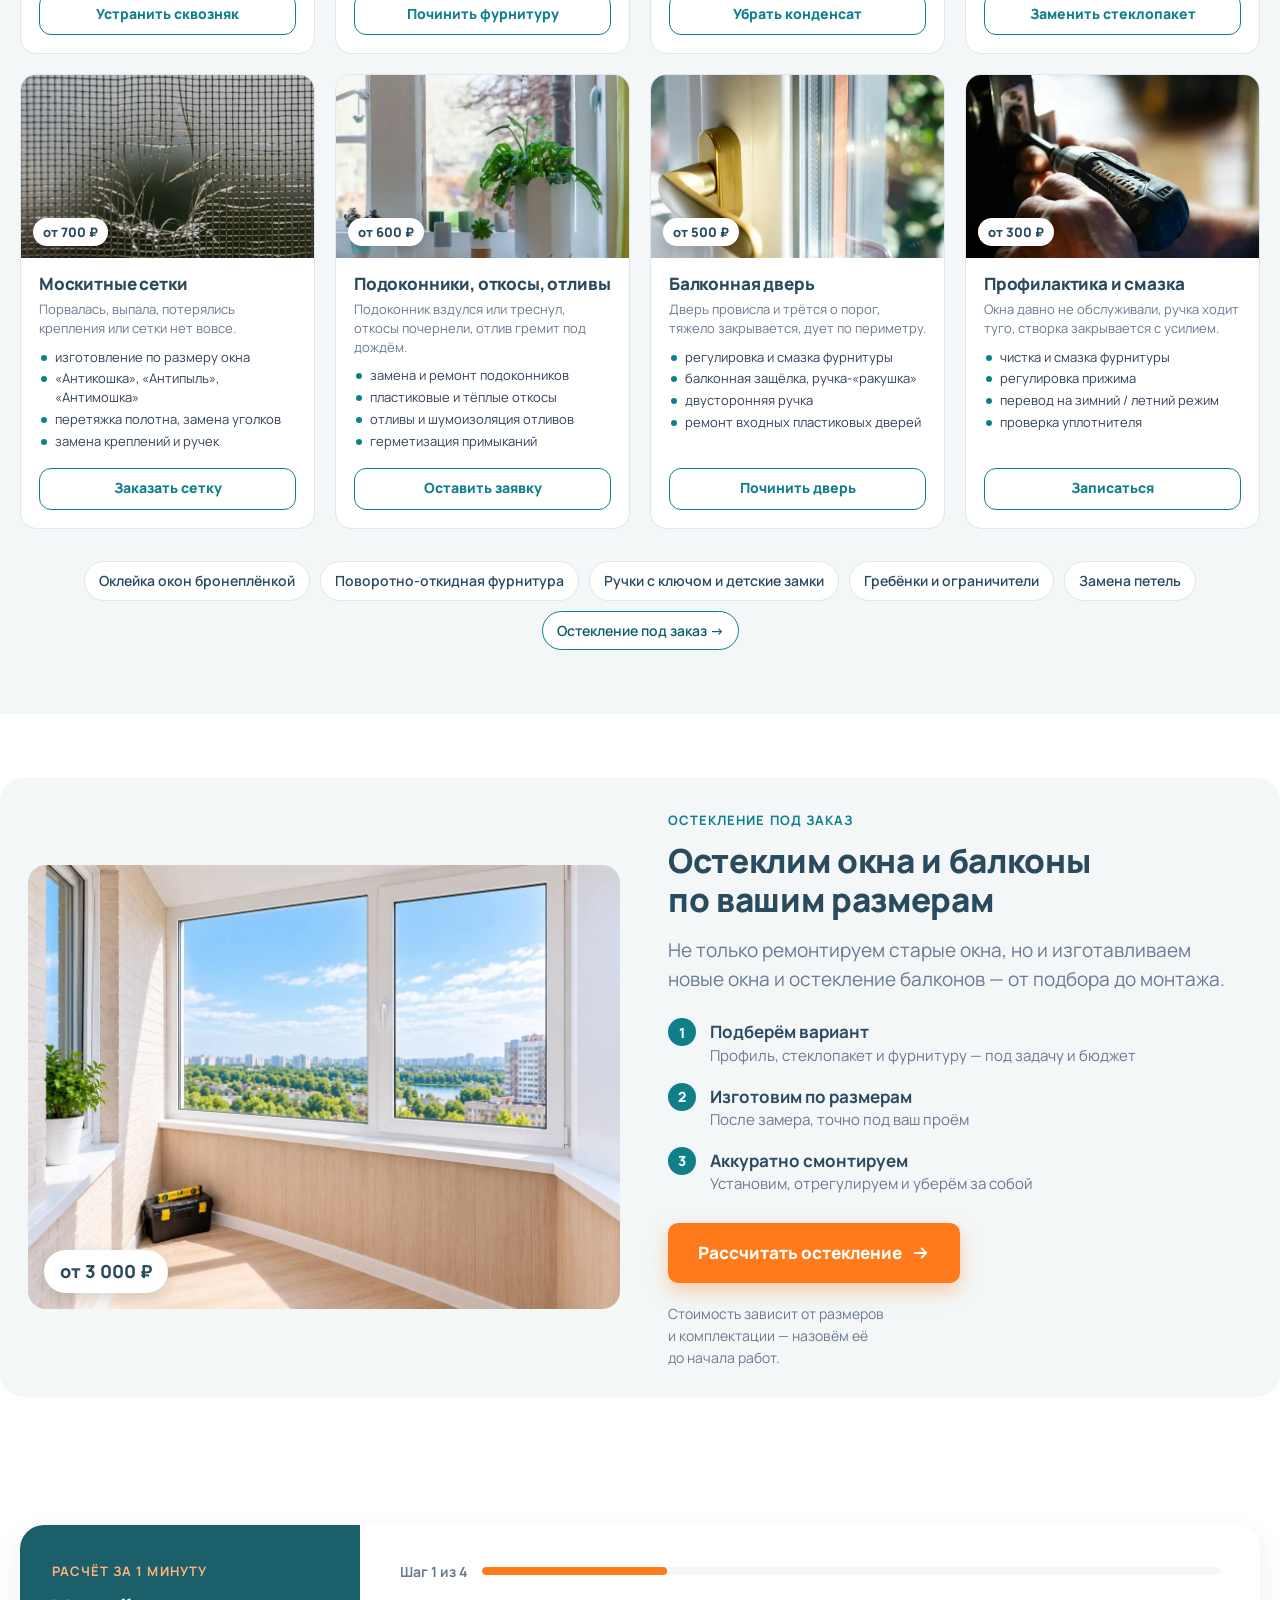
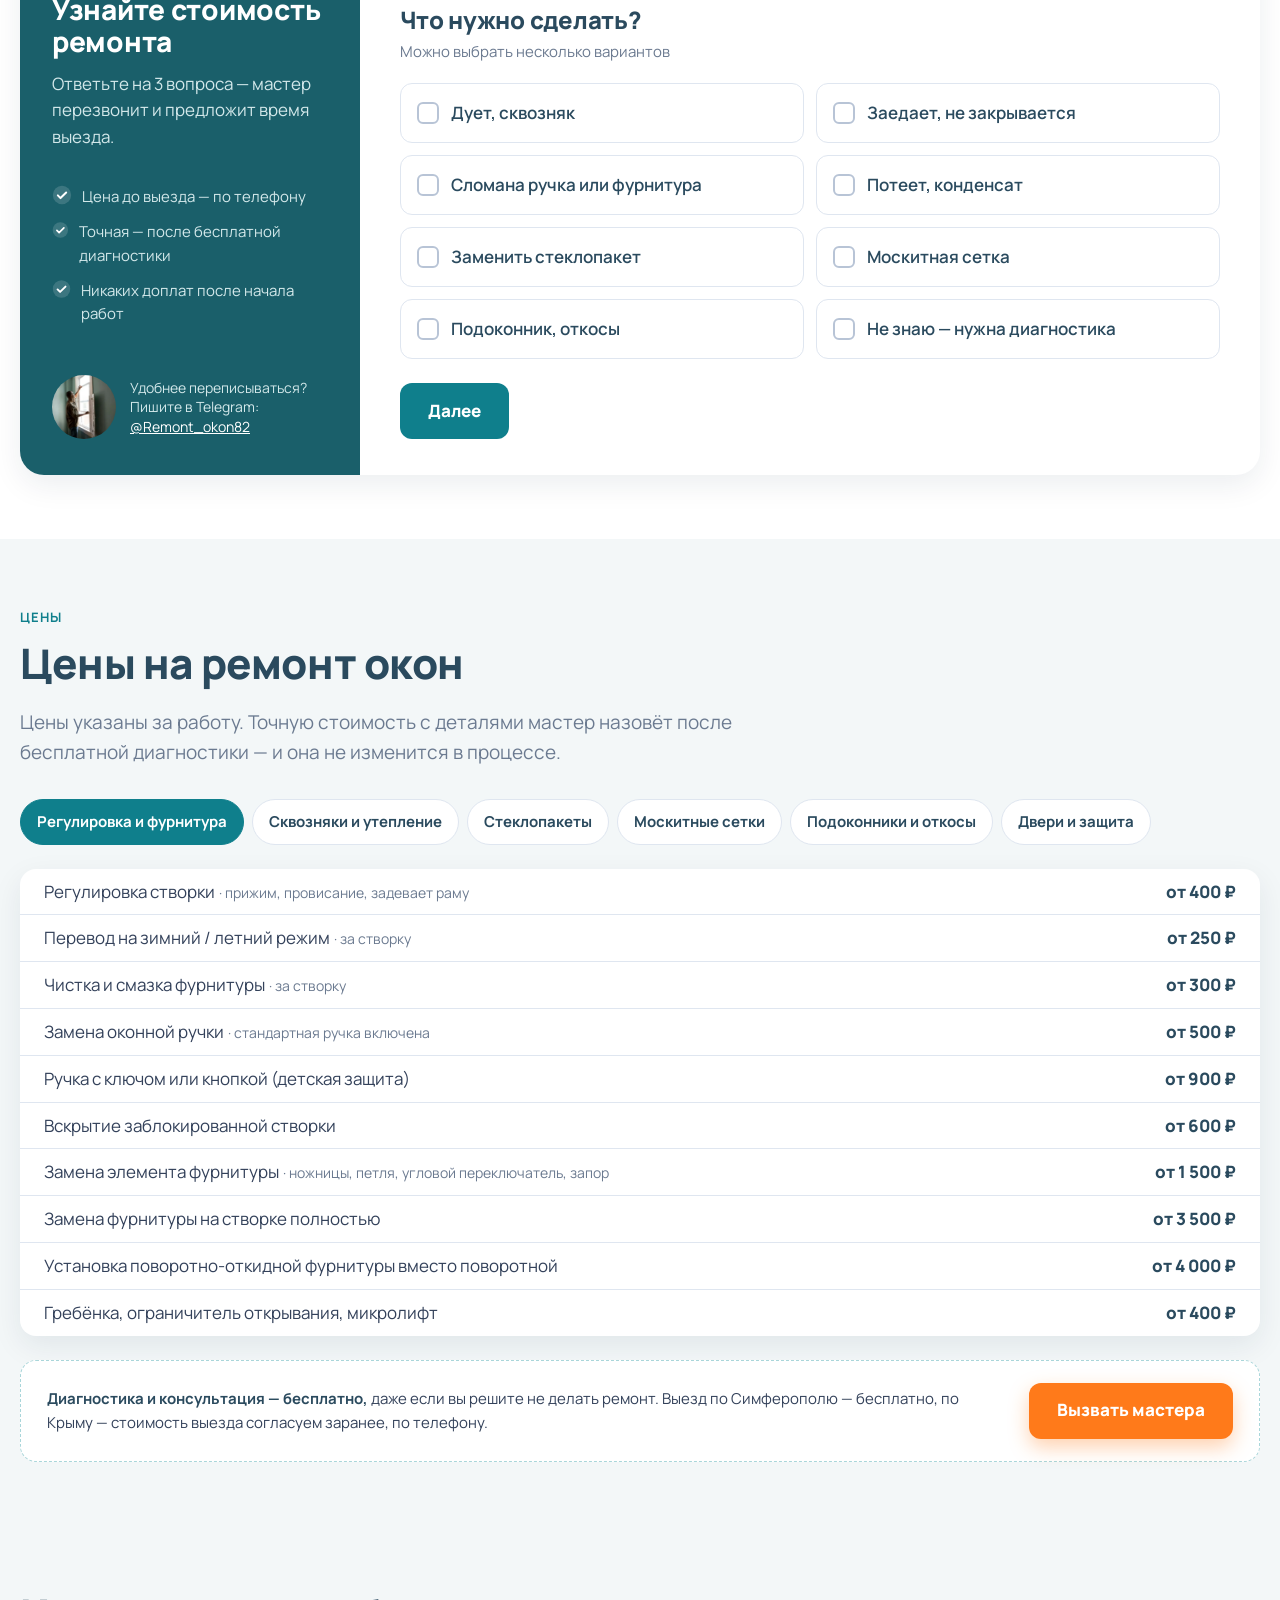
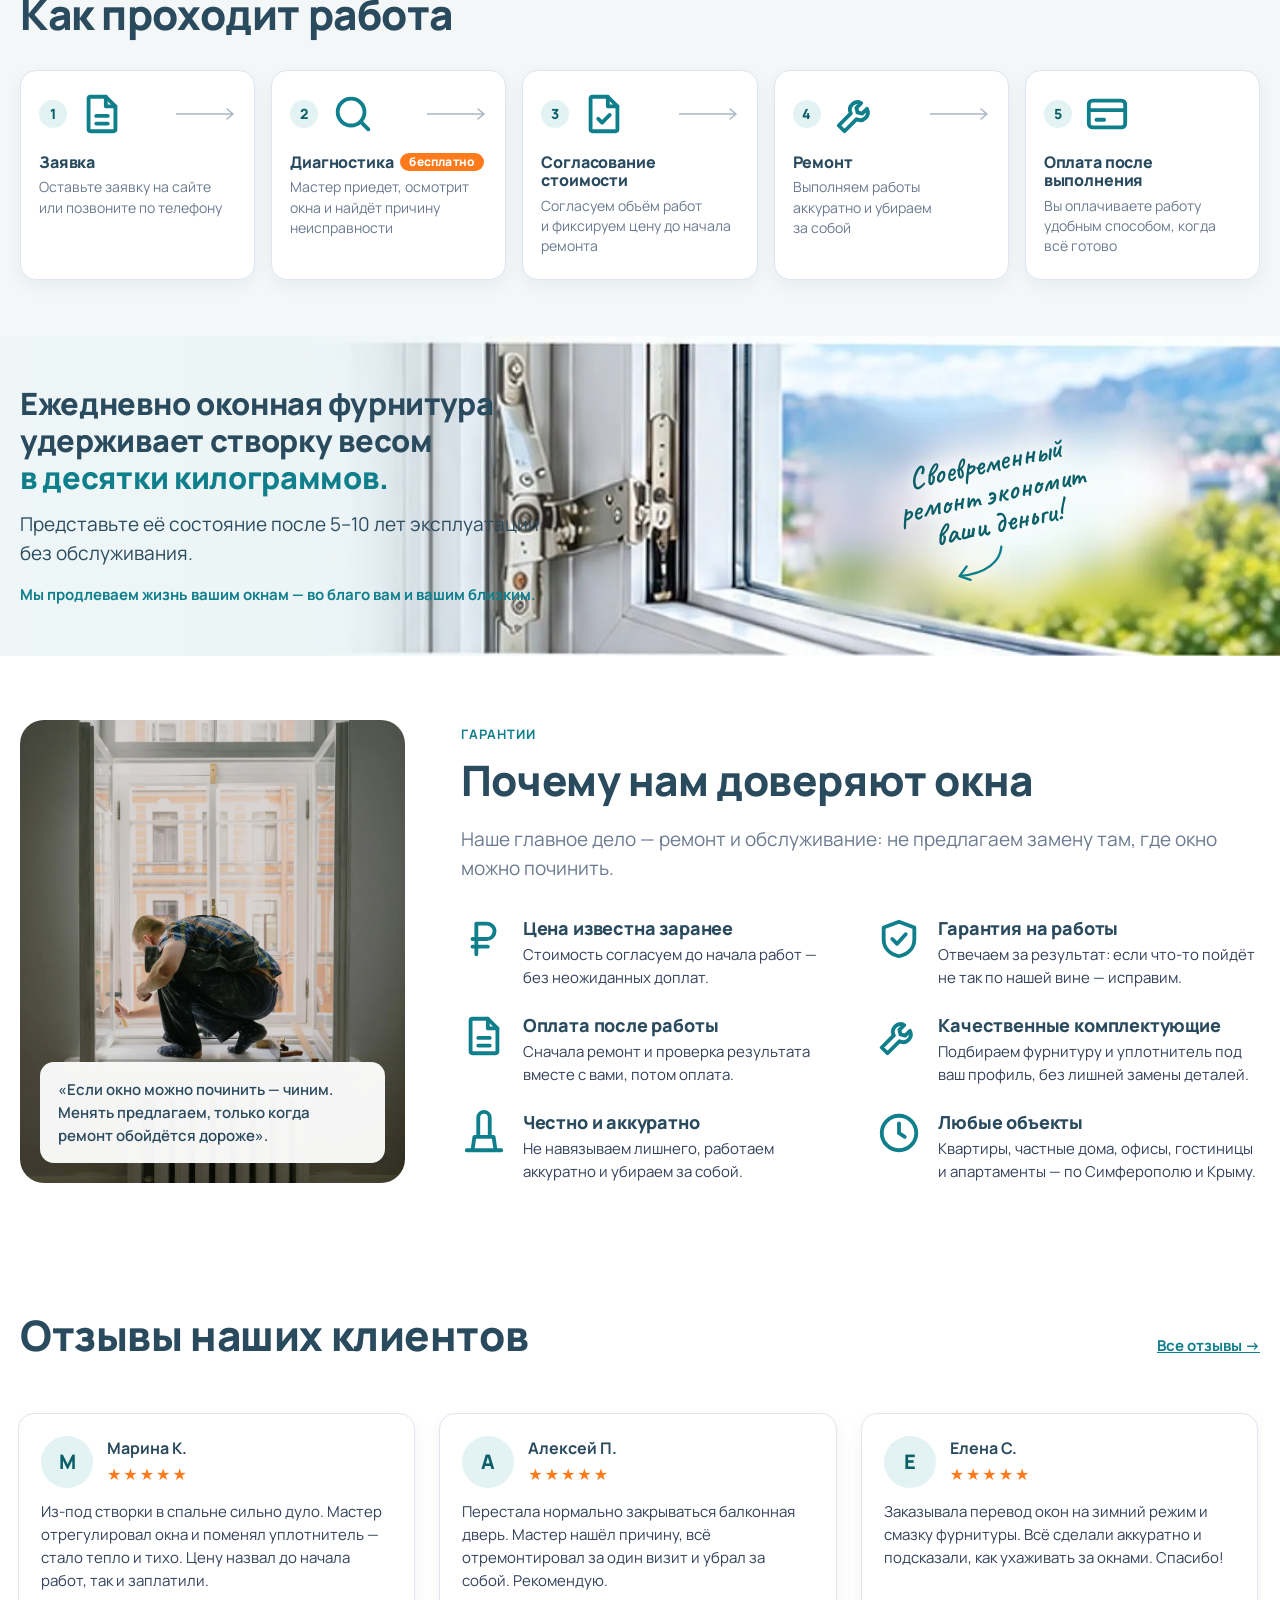
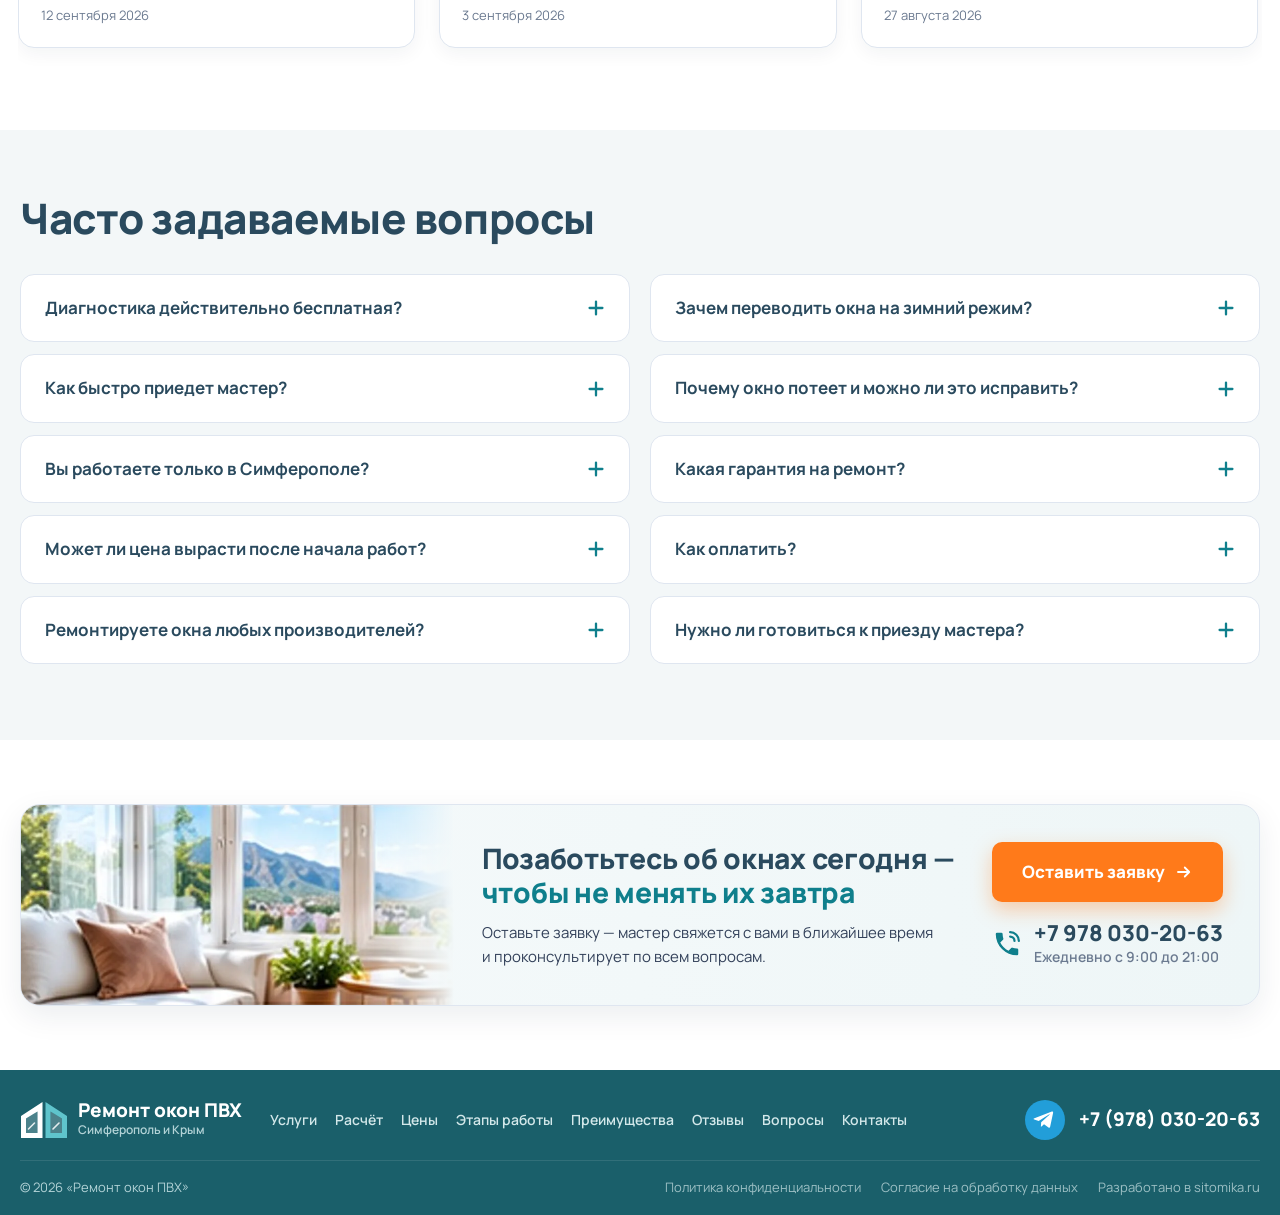
==== commit 7b630736: "Правки клиента по скриншотам: «окон и дверей ПВХ» в заголовке, контур Крыма, «не настаиваем на замен" ====
--- a/index.html
+++ b/index.html
@@ -3,7 +3,7 @@
 <head>
   <meta charset="utf-8">
   <meta name="viewport" content="width=device-width, initial-scale=1, viewport-fit=cover">
-  <title>Ремонт пластиковых окон в Симферополе и Крыму — бесплатная диагностика | Ремонт окон ПВХ</title>
+  <title>Ремонт пластиковых окон и дверей в Симферополе и Крыму — бесплатная диагностика | Ремонт окон ПВХ</title>
   <meta name="description" content="Ремонт и регулировка пластиковых окон и дверей в Симферополе и по Крыму: фурнитура, ручки, уплотнитель, стеклопакеты, москитные сетки, подоконники, детские замки, бронеплёнка. Бесплатная диагностика, цена согласуется до начала работ, оплата после. Тел. +7 (978) 030-20-63.">
   <meta name="theme-color" content="#0f7f8c">
   <meta name="format-detection" content="telephone=no">
@@ -107,7 +107,7 @@
 <section class="hero">
   <div class="container">
     <div class="hero__content">
-      <h1>Ремонт окон <span class="hl">в&nbsp;Симферополе и&nbsp;Крыму</span></h1>
+      <h1>Ремонт окон и&nbsp;дверей&nbsp;ПВХ <span class="hl">в&nbsp;Симферополе и&nbsp;Крыму</span></h1>
       <p class="hero__sub">Устраняем продувание, сквозняки, заменяем фурнитуру, уплотнители и&nbsp;стеклопакеты. Регулируем окна любой сложности.</p>
       <div class="hero__actions">
         <button class="btn btn--accent btn--shimmer btn--hero" type="button" data-open-form data-form-title="Вызвать мастера">
@@ -124,7 +124,7 @@
     <div class="hero__place">
       <svg width="26" height="26" aria-hidden="true"><use href="#i-pin"/></svg>
       <span><b>Симферополь</b> и&nbsp;весь Крым</span>
-      <svg class="hero__crimea" width="78" height="42" viewBox="0 0 100 54" aria-hidden="true"><path d="M3 21l7-4 6 2 5-6 7-4 9-2 8 2 6-5 6 4 7 2 5 4 8 2 7-3 8 2 5 4-6 4-8-1-6 4-8 5-7 6-8 7-8 5-8 2-6-4-4-8-4-6-6-2-6-4-6-2z" fill="currentColor"/></svg>
+      <svg class="hero__crimea" width="78" height="48" viewBox="0 0 100 61.2" aria-hidden="true"><path d="M0.0 26.8L0.8 27.5L0.3 28.4L3.5 29.4L7.2 27.7L10.2 27.9L12.1 29.1L10.7 28.0L12.1 28.0L12.2 28.4L17.4 25.1L14.9 27.7L14.0 27.6L13.6 28.3L14.0 28.5L13.2 28.6L13.1 29.8L12.2 29.2L16.1 33.4L18.7 35.2L21.8 33.5L23.1 34.1L25.7 37.0L27.0 40.5L27.0 44.8L25.7 45.9L25.6 51.5L24.7 53.1L26.9 53.6L25.3 53.3L25.2 54.0L24.7 53.2L24.5 53.8L23.9 53.5L23.8 54.2L23.5 53.6L22.6 54.2L22.9 54.9L22.5 54.2L22.4 55.2L22.1 54.2L21.6 54.5L24.2 57.4L25.8 57.7L26.8 57.2L28.1 59.8L31.1 61.2L33.1 60.5L35.8 61.0L39.5 59.7L40.5 57.5L42.5 57.1L43.8 55.5L44.8 55.7L44.9 54.5L47.4 50.2L53.8 46.7L58.3 46.5L59.7 45.7L61.2 46.1L61.6 47.1L62.4 47.4L63.6 46.3L64.3 43.9L66.2 43.1L66.8 41.5L68.7 41.4L69.7 42.1L69.1 40.7L70.7 39.8L69.9 39.4L69.7 38.5L72.4 36.3L74.4 35.8L76.8 36.5L79.2 38.0L80.7 40.3L82.4 39.6L83.4 39.8L85.2 38.6L89.9 39.3L90.7 38.5L93.5 38.3L95.4 37.0L94.1 33.1L95.0 31.1L94.4 32.0L94.5 30.6L96.3 29.4L95.5 28.7L96.3 27.9L98.9 28.4L100.0 27.2L98.8 25.3L97.8 25.8L95.9 24.7L94.4 25.1L92.7 23.8L87.5 24.5L86.2 25.2L85.7 27.1L83.9 27.6L81.4 26.1L80.8 25.0L81.4 24.4L80.8 24.1L80.1 25.5L78.4 26.8L78.8 27.5L77.8 28.9L73.2 30.6L72.3 30.3L68.1 26.7L61.5 17.5L57.6 8.6L55.9 1.1L55.4 3.7L54.7 2.6L52.7 2.7L53.6 3.4L53.5 4.5L54.7 5.9L55.2 4.4L56.0 4.9L56.2 6.7L56.5 5.6L56.3 7.0L57.0 7.9L56.5 7.7L56.3 12.7L57.5 11.0L58.2 11.1L62.0 19.0L67.8 27.0L71.8 30.3L71.1 31.3L69.7 31.4L65.4 28.6L63.4 28.7L61.1 25.3L60.8 26.2L60.9 25.2L63.1 23.6L61.5 19.6L62.7 22.0L62.2 20.4L60.1 17.0L58.4 17.1L56.7 15.6L57.5 14.7L53.8 15.5L55.3 13.2L54.5 12.2L52.2 13.2L52.7 11.0L54.1 10.3L54.5 11.0L55.5 9.7L52.2 10.7L49.0 13.4L48.9 12.3L50.3 10.6L49.8 10.8L50.0 10.2L50.3 10.6L51.5 10.0L51.8 7.9L49.8 6.5L50.4 9.1L49.1 8.6L49.0 9.7L48.1 10.5L48.0 7.8L47.6 8.3L46.2 7.2L45.0 4.9L43.6 5.0L43.3 6.0L43.2 4.4L42.3 5.1L41.4 4.3L39.1 3.8L39.0 4.5L39.4 4.1L40.0 5.2L41.3 6.0L41.6 7.8L40.0 8.3L38.9 6.8L39.9 7.1L41.0 6.1L40.0 6.5L40.5 5.9L39.7 5.3L39.2 5.6L39.6 5.0L38.7 4.6L38.4 3.6L38.3 4.2L37.0 2.7L34.8 2.9L32.2 0.0L31.8 0.1L32.4 1.1L31.7 2.1L30.0 0.9L27.2 1.7L27.9 3.4L27.2 4.4L27.3 8.0L29.1 7.7L30.7 8.4L28.8 9.4L28.9 11.5L27.2 9.9L25.5 11.8L24.6 11.6L24.4 11.0L18.8 14.5L17.5 14.5L16.6 13.3L15.9 15.7L10.1 18.6L8.2 20.3L8.8 20.6L8.4 21.6L7.4 21.1L5.2 22.9L5.1 22.4L2.5 23.9Z" fill="currentColor"/><circle cx="38.9" cy="41.9" r="4.2" fill="#fff"/><circle cx="38.9" cy="41.9" r="2.4" fill="#ff7a1a"/></svg>
     </div>
   </div>
 </section>
@@ -133,7 +133,7 @@
 <section class="trust" aria-label="Наши преимущества">
   <div class="container trust__grid">
     <div class="trust__item"><div class="trust__icon"><svg width="26" height="26" aria-hidden="true"><use href="#i-car"/></svg></div><div><b>Выезд по Симферополю и Крыму</b><span>в удобное для вас время, мастер приезжает с инструментом</span></div></div>
-    <div class="trust__item"><div class="trust__icon"><svg width="26" height="26" aria-hidden="true"><use href="#i-tools"/></svg></div><div><b>Без лишней замены</b><span>стараемся отремонтировать, а не менять детали и окна</span></div></div>
+    <div class="trust__item"><div class="trust__icon"><svg width="26" height="26" aria-hidden="true"><use href="#i-tools"/></svg></div><div><b>Без лишней замены</b><span>не настаиваем на&nbsp;замене деталей, если этого не&nbsp;требуется</span></div></div>
     <div class="trust__item"><div class="trust__icon"><svg width="26" height="26" aria-hidden="true"><use href="#i-search"/></svg></div><div><b>Цена до начала работ</b><span>согласуем заранее — без неожиданных доплат</span></div></div>
     <div class="trust__item"><div class="trust__icon"><svg width="26" height="26" aria-hidden="true"><use href="#i-shield"/></svg></div><div><b>Оплата после работы</b><span>и гарантия на выполненные работы</span></div></div>
   </div>
@@ -196,7 +196,7 @@
       </article>
 
       <article class="problem reveal">
-        <div class="problem__img"><img src="img/steklo.webp" width="640" height="480" loading="lazy" alt="Треснувшее оконное стекло"><span class="problem__price">от 2 900 ₽</span></div>
+        <div class="problem__img"><img src="img/steklo.webp" width="800" height="600" loading="lazy" alt="Трещина на оконном стекле"><span class="problem__price">от 2 900 ₽</span></div>
         <div class="problem__body">
           <h3>Треснул или запотел стеклопакет</h3>
           <p class="problem__symptoms">Трещина или скол, конденсат между стёклами, хотите тише или теплее.</p>
@@ -211,7 +211,7 @@
       </article>
 
       <article class="problem reveal">
-        <div class="problem__img"><img src="img/setka.webp" width="640" height="480" loading="lazy" alt="Порванная москитная сетка"><span class="problem__price">от 700 ₽</span></div>
+        <div class="problem__img"><img src="img/setka.webp" width="800" height="600" loading="lazy" alt="Порванная москитная сетка"><span class="problem__price">от 700 ₽</span></div>
         <div class="problem__body">
           <h3>Москитные сетки</h3>
           <p class="problem__symptoms">Порвалась, выпала, потерялись крепления или сетки нет вовсе.</p>
@@ -270,12 +270,10 @@
     </div>
 
     <div class="services-more" aria-label="Другие услуги">
-      <span class="chip">Замена глухой створки на открывающуюся</span>
+      <span class="chip">Оклейка окон бронеплёнкой</span>
       <span class="chip">Поворотно-откидная фурнитура</span>
       <span class="chip">Ручки с ключом и детские замки</span>
       <span class="chip">Гребёнки и ограничители</span>
-      <span class="chip">Приточные клапаны</span>
-      <span class="chip">Оклейка бронеплёнкой</span>
       <span class="chip">Замена петель</span>
       <a class="chip chip--link" href="#osteklenie">Остекление под заказ →</a>
     </div>
@@ -314,7 +312,7 @@
       <aside class="quiz__aside">
         <span class="eyebrow" style="color:#ffb27a">Расчёт за 1 минуту</span>
         <h2>Узнайте стоимость ремонта</h2>
-        <p>Ответьте на&nbsp;3&nbsp;вопроса&nbsp;— мастер перезвонит с&nbsp;ориентировочной ценой и&nbsp;предложит время выезда.</p>
+        <p>Ответьте на&nbsp;3&nbsp;вопроса&nbsp;— мастер перезвонит и&nbsp;предложит время выезда.</p>
         <ul>
           <li><svg width="20" height="20" aria-hidden="true"><use href="#i-check-w"/></svg>Цена до выезда — по телефону</li>
           <li><svg width="20" height="20" aria-hidden="true"><use href="#i-check-w"/></svg>Точная — после бесплатной диагностики</li>
@@ -494,7 +492,7 @@
     <div class="section__head"><h2>Как проходит работа</h2></div>
     <ol class="flow">
       <li class="flow__item reveal"><div class="flow__top"><span class="flow__num">1</span><svg aria-hidden="true"><use href="#i-doc"/></svg></div><h3>Заявка</h3><p>Оставьте заявку на&nbsp;сайте или позвоните по&nbsp;телефону</p></li>
-      <li class="flow__item reveal"><div class="flow__top"><span class="flow__num">2</span><svg aria-hidden="true"><use href="#i-search"/></svg></div><h3>Диагностика</h3><p>Мастер приедет, осмотрит окна и&nbsp;найдёт причину неисправности</p></li>
+      <li class="flow__item reveal"><div class="flow__top"><span class="flow__num">2</span><svg aria-hidden="true"><use href="#i-search"/></svg></div><h3>Диагностика <span class="flow__free">бесплатно</span></h3><p>Мастер приедет, осмотрит окна и&nbsp;найдёт причину неисправности</p></li>
       <li class="flow__item reveal"><div class="flow__top"><span class="flow__num">3</span><svg aria-hidden="true"><use href="#i-doc-ok"/></svg></div><h3>Согласование стоимости</h3><p>Согласуем объём работ и&nbsp;фиксируем цену до&nbsp;начала ремонта</p></li>
       <li class="flow__item reveal"><div class="flow__top"><span class="flow__num">4</span><svg aria-hidden="true"><use href="#i-tools"/></svg></div><h3>Ремонт</h3><p>Выполняем работы аккуратно и&nbsp;убираем за&nbsp;собой</p></li>
       <li class="flow__item reveal"><div class="flow__top"><span class="flow__num">5</span><svg aria-hidden="true"><use href="#i-card"/></svg></div><h3>Оплата после выполнения</h3><p>Вы оплачиваете работу удобным способом, когда всё готово</p></li>
@@ -506,7 +504,7 @@
       <div class="durability__text reveal">
         <h2>Ежедневно оконная фурнитура удерживает створку весом <span class="hl">в&nbsp;десятки килограммов.</span></h2>
         <p class="durability__lead">Представьте её состояние после 5–10&nbsp;лет эксплуатации без обслуживания.</p>
-        <p class="durability__note">Мы продлеваем жизнь вашим окнам — во&nbsp;благо вам и&nbsp;вашему дому.</p>
+        <p class="durability__note">Мы продлеваем жизнь вашим окнам — во&nbsp;благо вам и&nbsp;вашим близким.</p>
       </div>
     </div>
     <div class="durability__media">
--- a/css/style.css
+++ b/css/style.css
@@ -163,9 +163,9 @@
 }
 .hero__place span { color: var(--c-ink); font-size: 14px; font-weight: 600; line-height: 1.35; }
 .hero__place b { display: block; color: var(--c-primary); font-weight: 800; }
-.hero__crimea { color: #49b0ba; }
+.hero__crimea { color: #49b0ba; flex-shrink: 0; }
 .hero__note {
-  position: absolute; z-index: 3; left: calc(35% - 40px); top: 36%; margin: 0;
+  position: absolute; z-index: 3; left: calc(35% - 40px); top: 72%; margin: 0;
   font-family: "Caveat", cursive; font-weight: 600; font-size: 27px; line-height: 1.05;
   color: var(--c-primary-dark); text-align: center; transform: rotate(-10deg);
 }
@@ -377,6 +377,7 @@
   background: url("data:image/svg+xml,%3Csvg xmlns='http://www.w3.org/2000/svg' viewBox='0 0 60 12'%3E%3Cpath d='M0 6h57M51 1l6 5-6 5' fill='none' stroke='%23a9b6c4' stroke-width='1.6' stroke-linecap='round' stroke-linejoin='round'/%3E%3C/svg%3E") right center / auto 12px no-repeat;
 }
 .flow h3 { font-size: 16px; margin-bottom: 6px; }
+.flow__free { display: inline-block; vertical-align: 2px; margin-left: 4px; padding: 2px 9px; border-radius: 999px; background: var(--c-accent); color: #fff; font-size: 12px; font-weight: 800; letter-spacing: .02em; }
 .flow p { font-size: 14px; line-height: 1.45; color: var(--c-muted); margin: 0; }
 
 /* баннер про фурнитуру: фото справа плавно уходит в фон, как в макете */
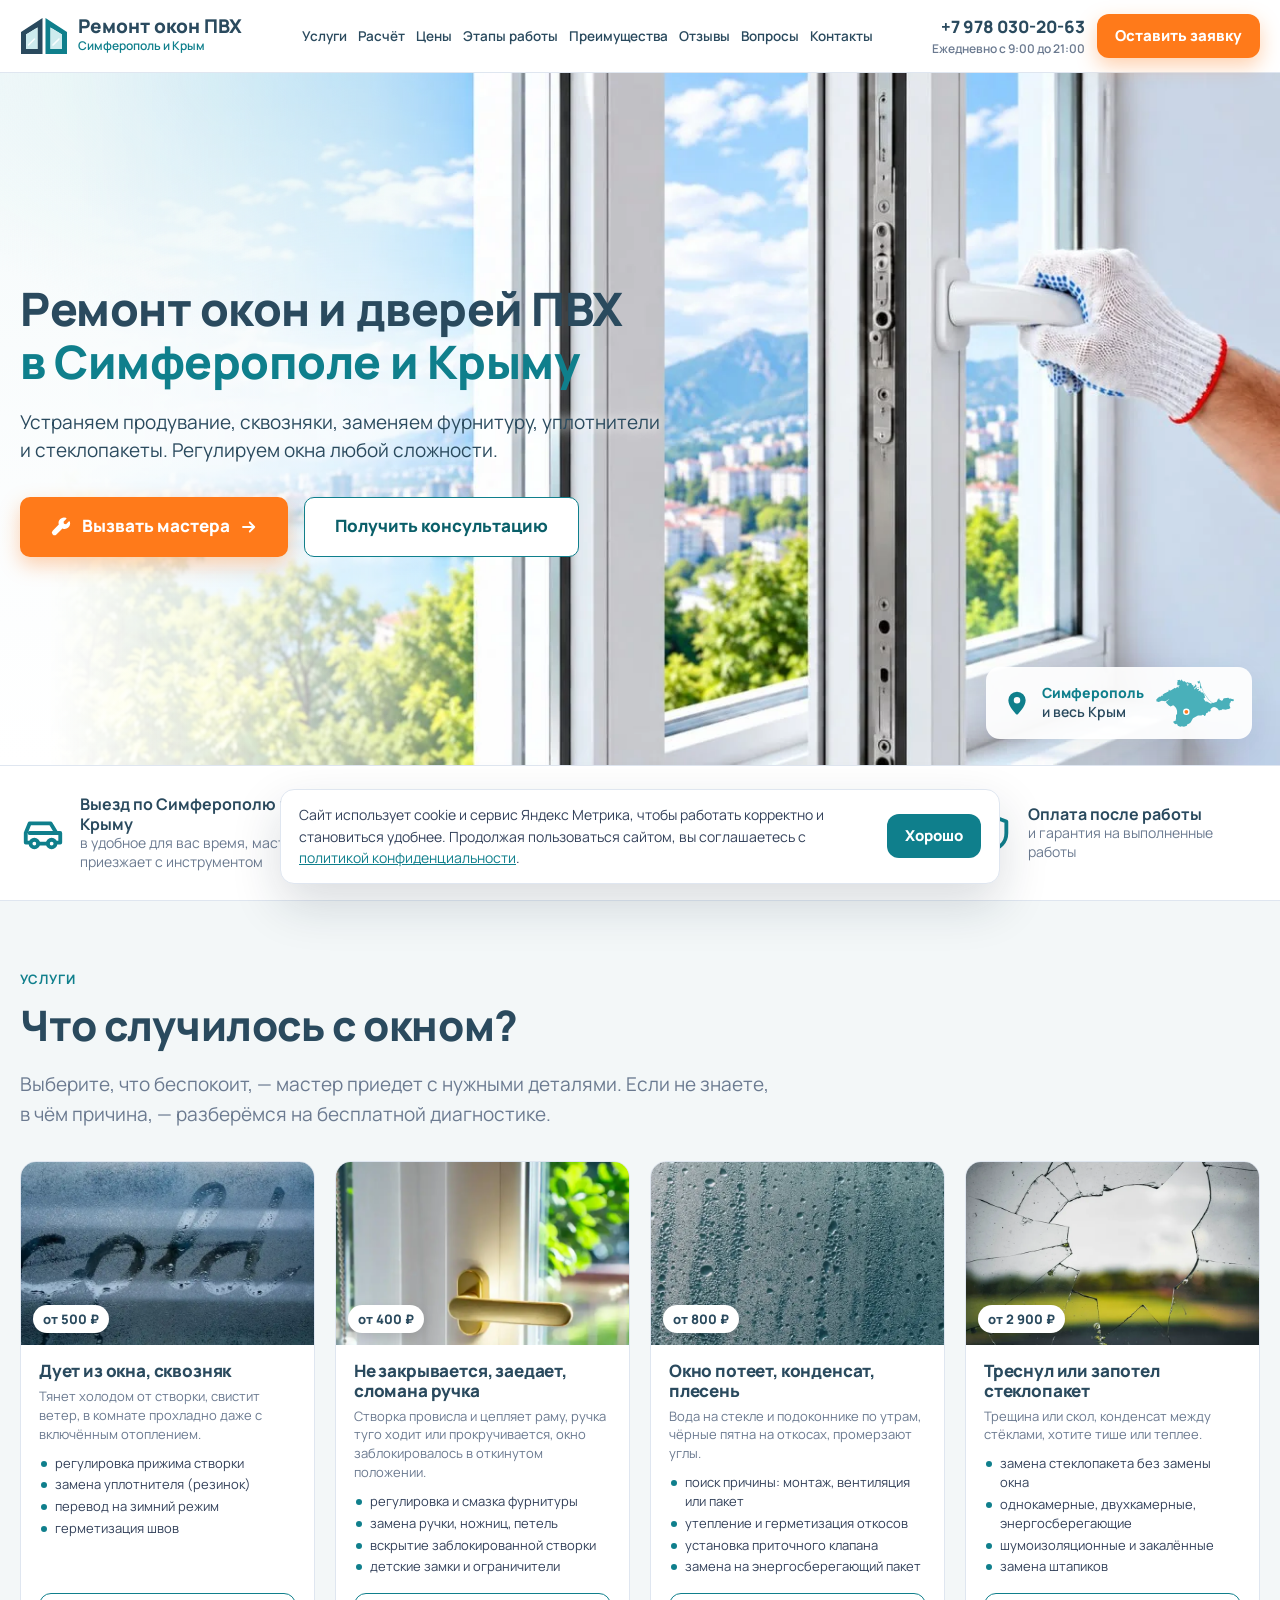
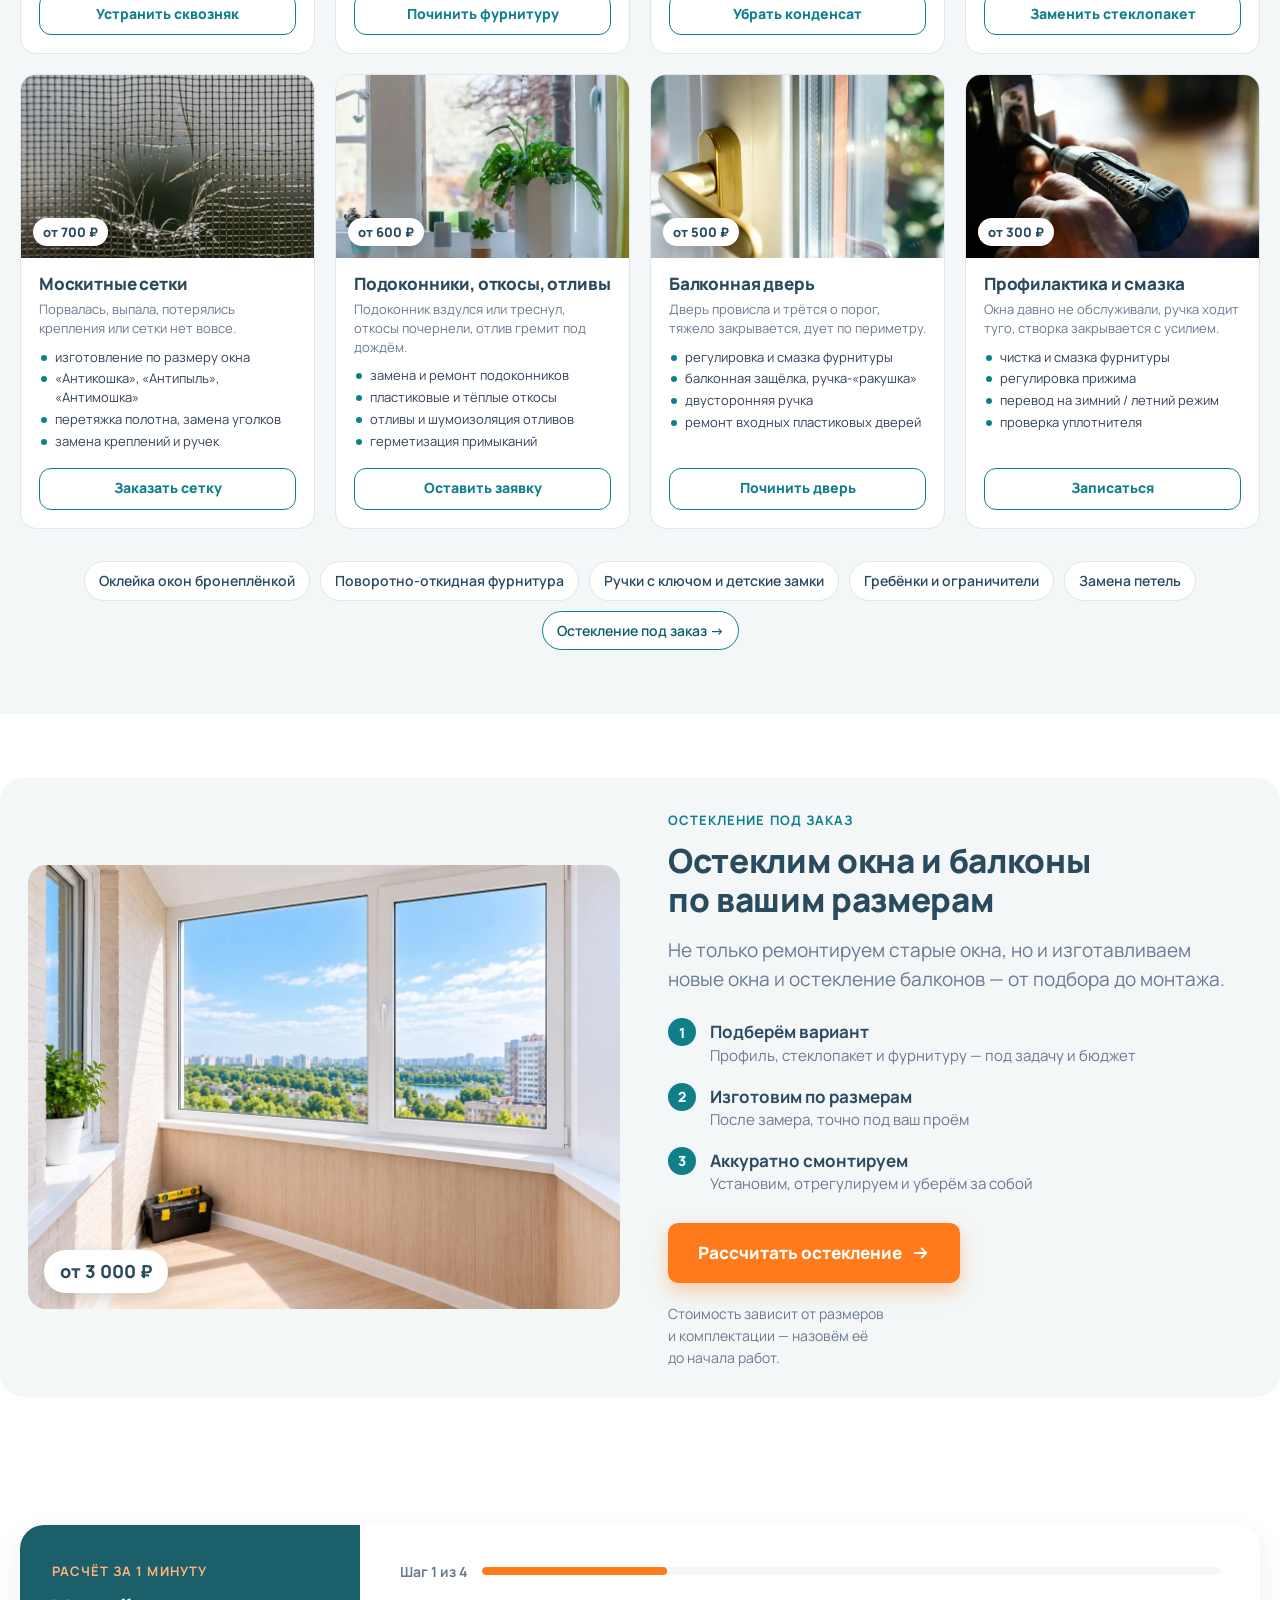
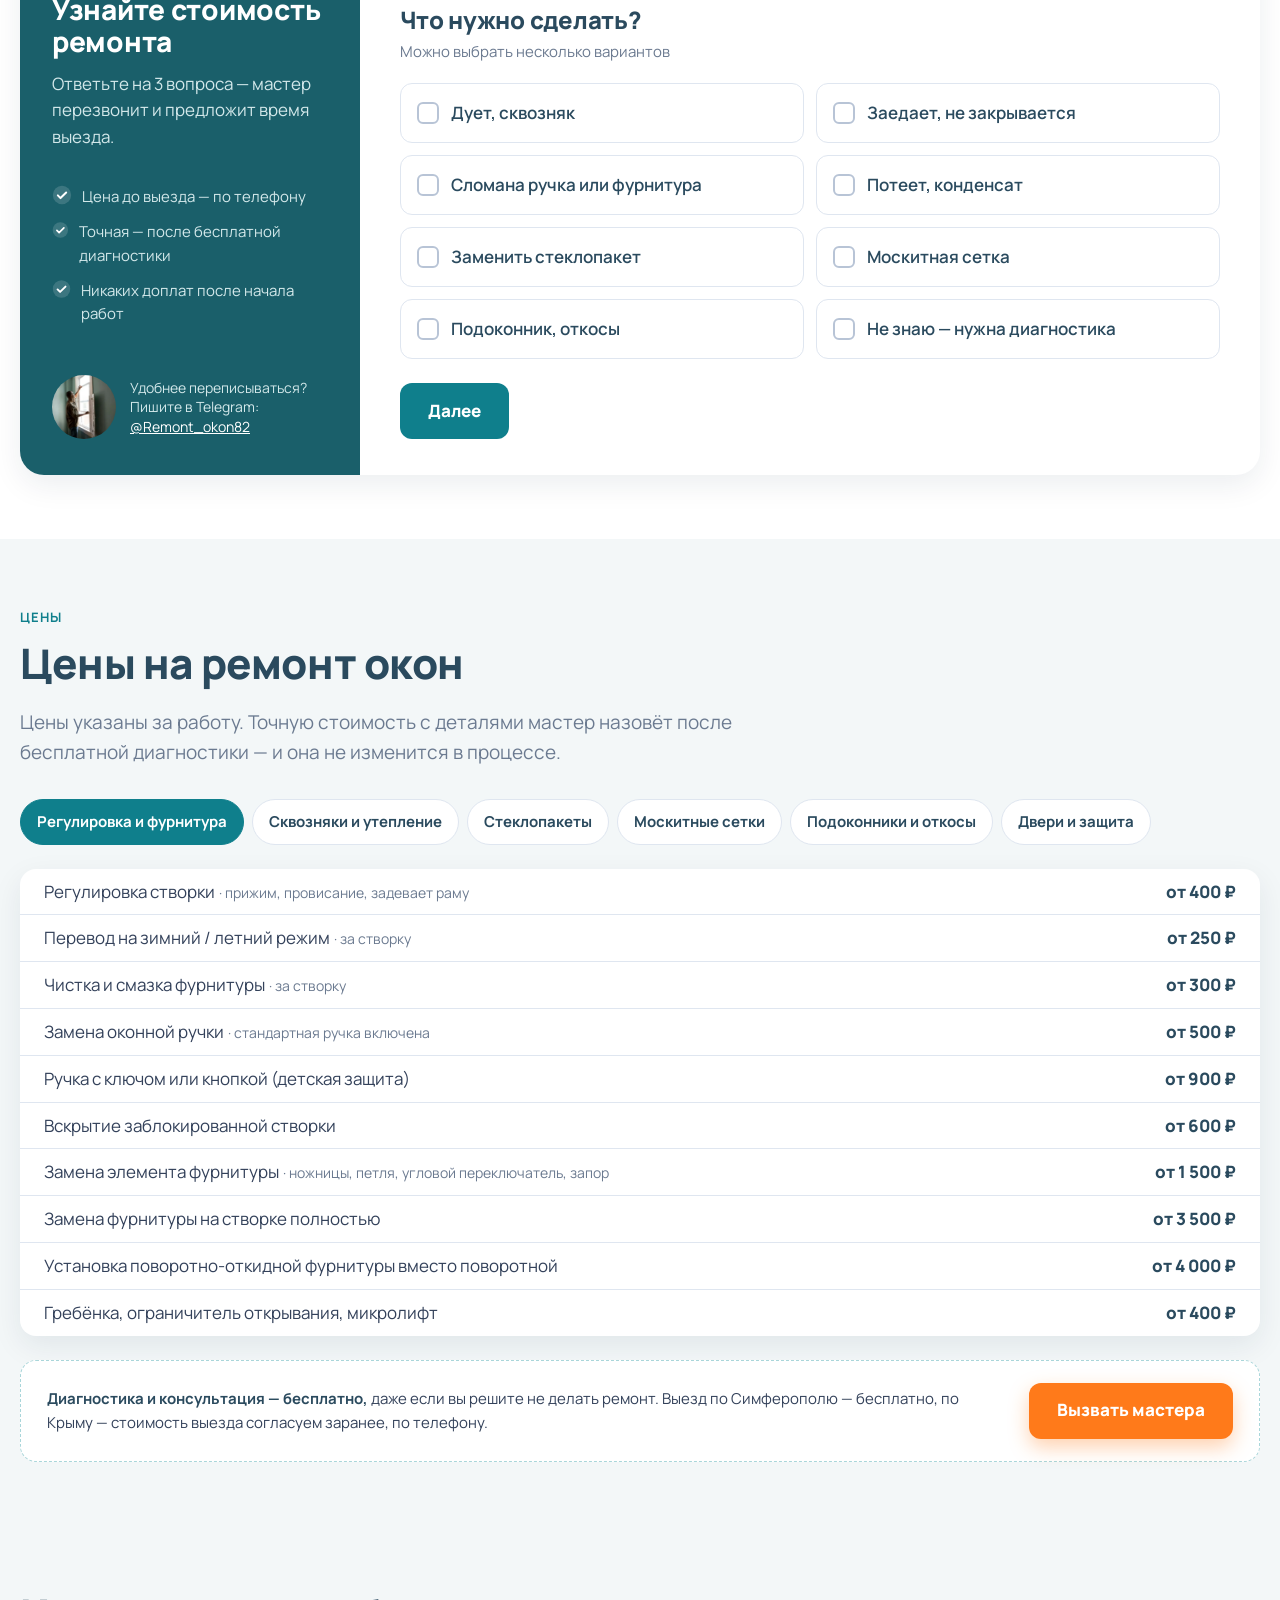
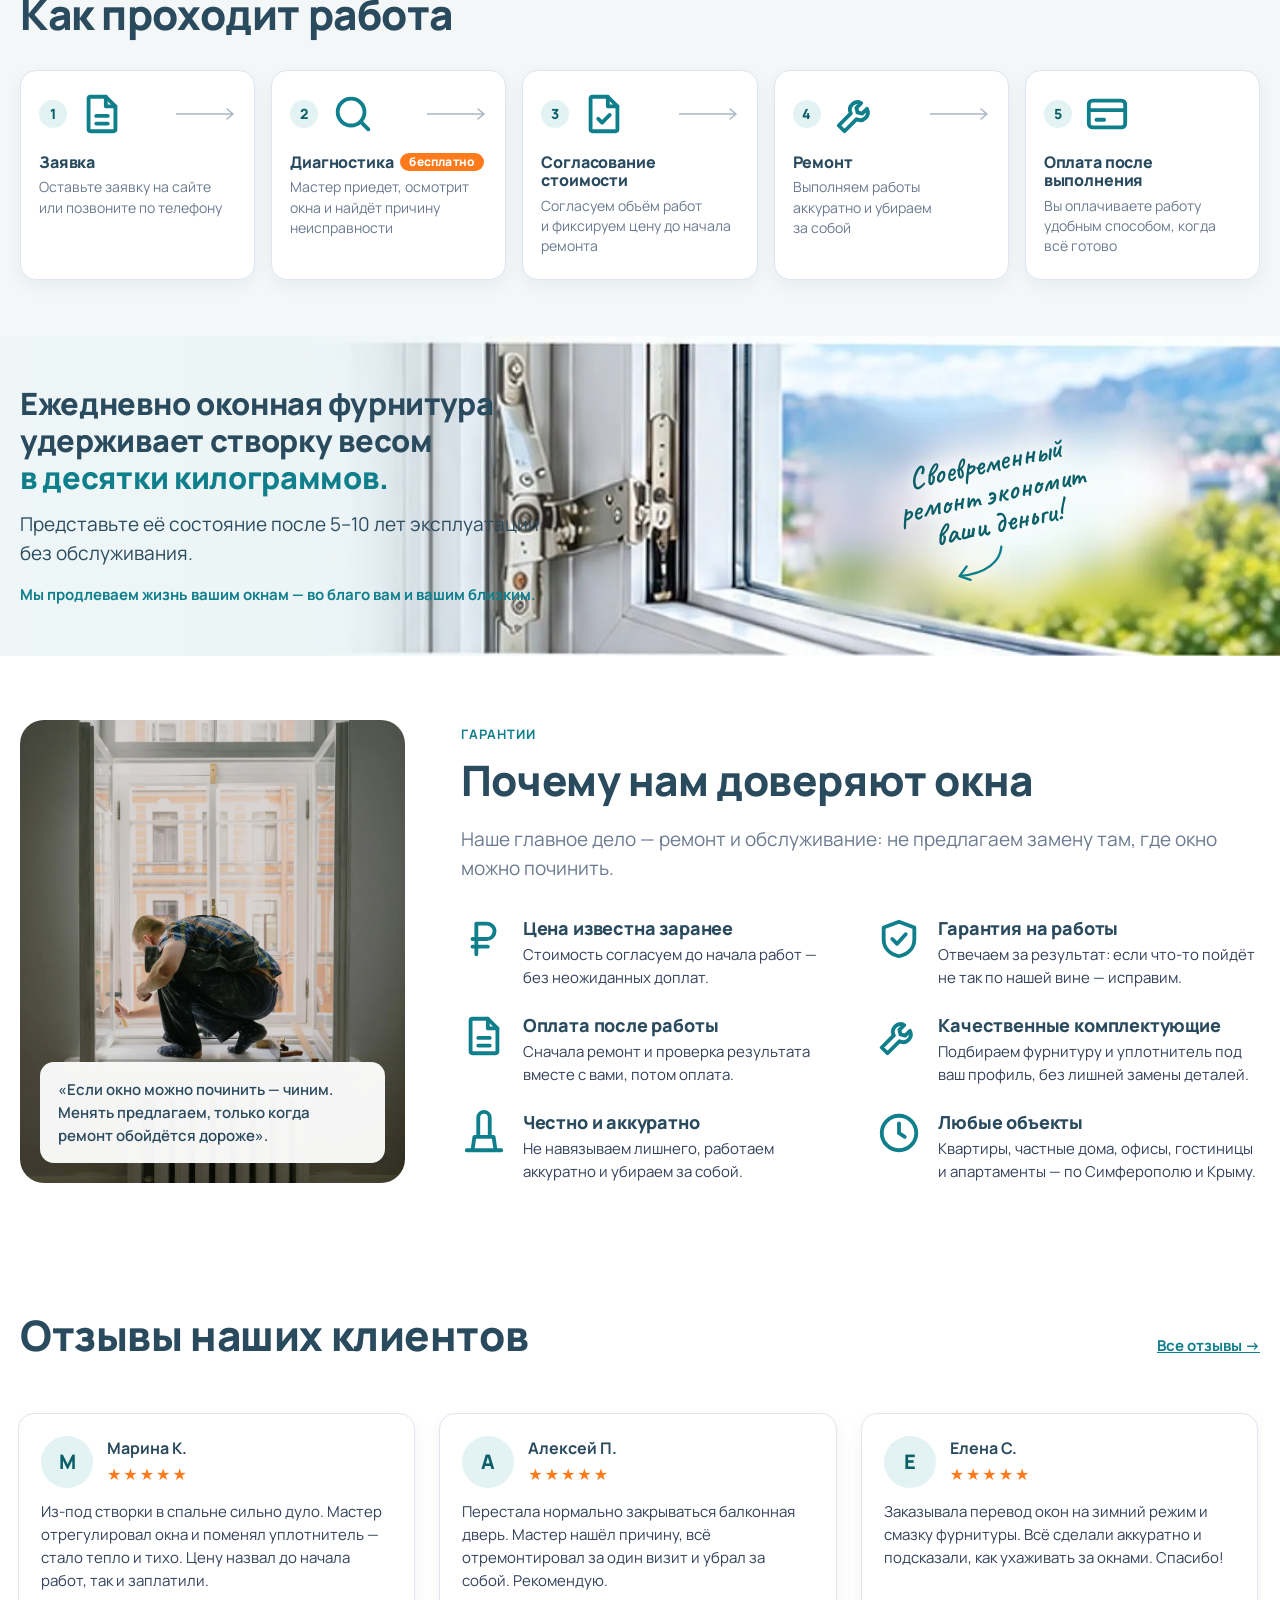
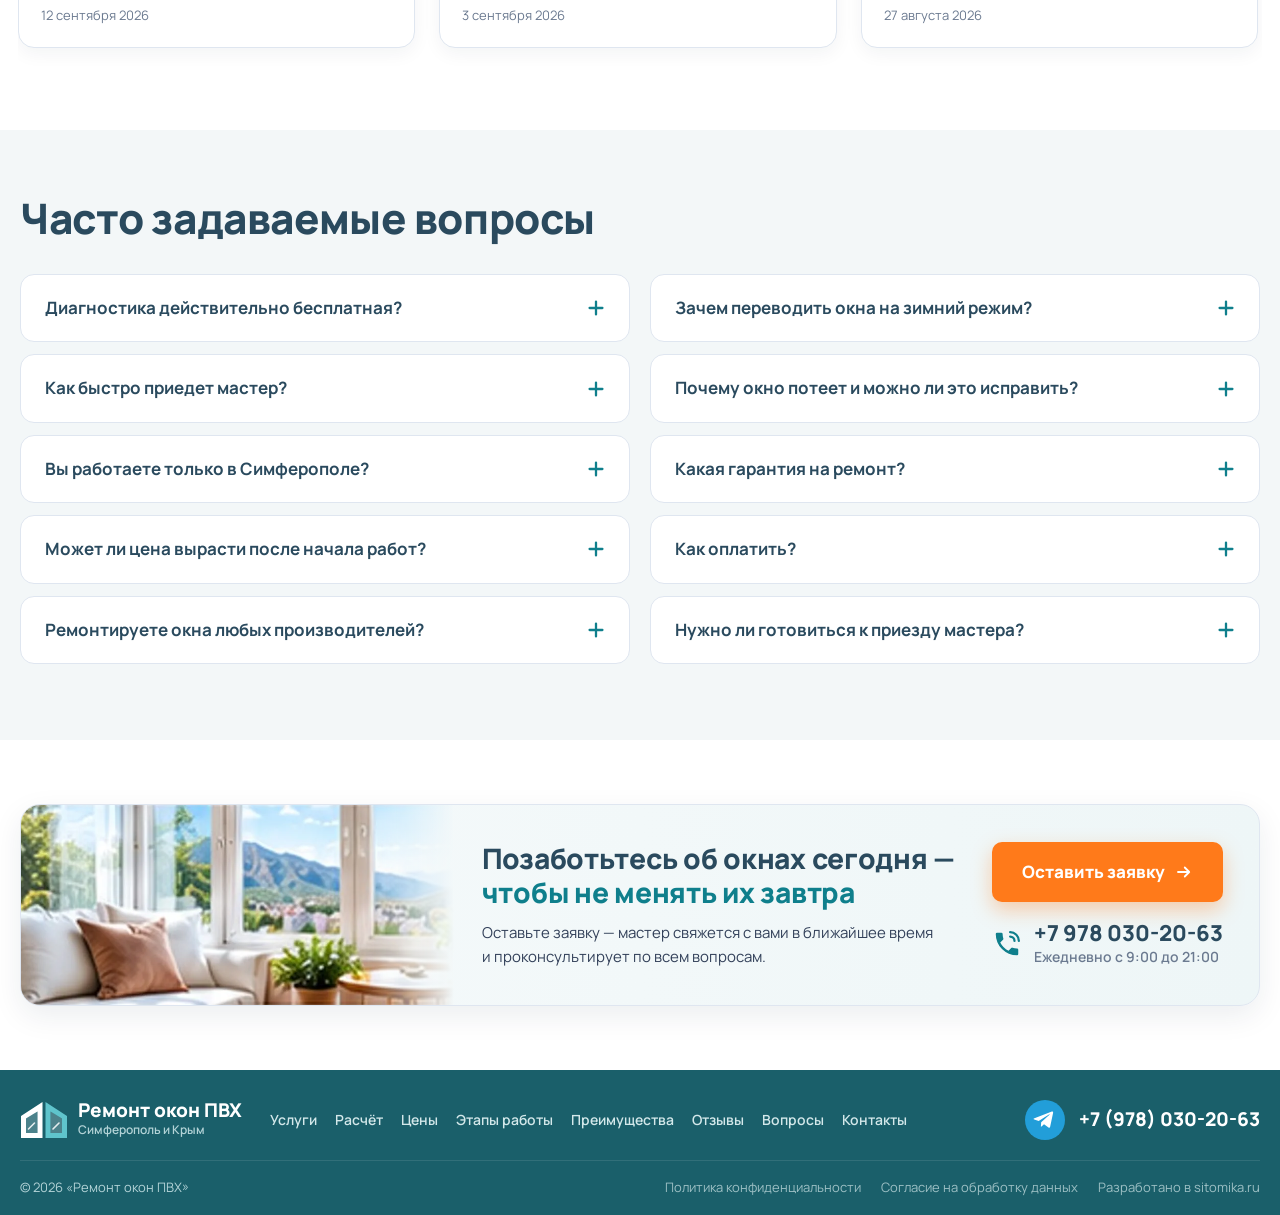
==== commit ee3dd789: "Фото первого экрана — от клиента: рука поворачивает ручку окна; пропорции кадра в CSS под 1280×720 C" ====
--- a/index.html
+++ b/index.html
@@ -120,7 +120,7 @@
 
   <div class="hero__media">
     <p class="hero__note" aria-hidden="true">Комфортные окна<br>в&nbsp;любую погоду.<svg width="60" height="34" viewBox="0 0 60 34"><path d="M4 8c6 14 22 22 46 14" fill="none" stroke="currentColor" stroke-width="2.4" stroke-linecap="round"/><path d="M41 15l10 6-8 8" fill="none" stroke="currentColor" stroke-width="2.4" stroke-linecap="round" stroke-linejoin="round"/></svg></p>
-    <img src="img/hero-master.webp" width="1672" height="941" alt="Мастер в перчатке регулирует фурнитуру пластикового окна" fetchpriority="high">
+    <img src="img/hero-master.webp" width="1280" height="720" alt="Мастер в перчатке поворачивает ручку пластикового окна" fetchpriority="high">
     <div class="hero__place">
       <svg width="26" height="26" aria-hidden="true"><use href="#i-pin"/></svg>
       <span><b>Симферополь</b> и&nbsp;весь Крым</span>
--- a/css/style.css
+++ b/css/style.css
@@ -121,7 +121,7 @@
 }
 .hero__content { position: relative; z-index: 2; max-width: 690px; }
 /* Десктоп: первый экран + полоса преимуществ занимают ровно высоту окна.
-   Высота первого экрана задаёт ширину фото (пропорции кадра 1672×941), поэтому
+   Высота первого экрана задаёт ширину фото (пропорции кадра 1280×720), поэтому
    .hero — контейнер размеров, а фото считается в cqh/cqw. Если фото при этом
    заезжает рамой под текст, сдвигаем его вправо (--shift): рама (~35% кадра)
    остаётся правее колонки текста (край контента + 690px + 40px отступа). */
@@ -132,7 +132,7 @@
   .hero__media { top: 0; bottom: auto; height: 100cqh; }
   .hero__media {
     --shift: max(0px, calc(max(0px, (100cqw - 1400px) / 2) + 750px - 100cqw + 100cqh * 1.155));
-    width: calc(100cqh * 1.7768); aspect-ratio: auto; right: calc(-1 * var(--shift));
+    width: calc(100cqh * 1.7778); aspect-ratio: auto; right: calc(-1 * var(--shift));
   }
   .hero__place { right: calc(28px + var(--shift)); }
 }
@@ -148,7 +148,7 @@
 /* фото целиком: высота = высоте экрана, ширина по пропорциям кадра.
    Левая часть (небо, море) плавно растворяется в фон — переход как в макете;
    рама окна (~35% ширины кадра) и рука остаются чёткими */
-.hero__media { position: absolute; top: 0; right: 0; bottom: 0; aspect-ratio: 1672 / 941; }
+.hero__media { position: absolute; top: 0; right: 0; bottom: 0; aspect-ratio: 1280 / 720; }
 .hero__media img {
   width: 100%; height: 100%; object-fit: cover;
   -webkit-mask-image: linear-gradient(90deg, transparent 0%, rgba(0,0,0,.18) 14%, rgba(0,0,0,.42) 26%, rgba(0,0,0,.7) 32%, #000 35%);
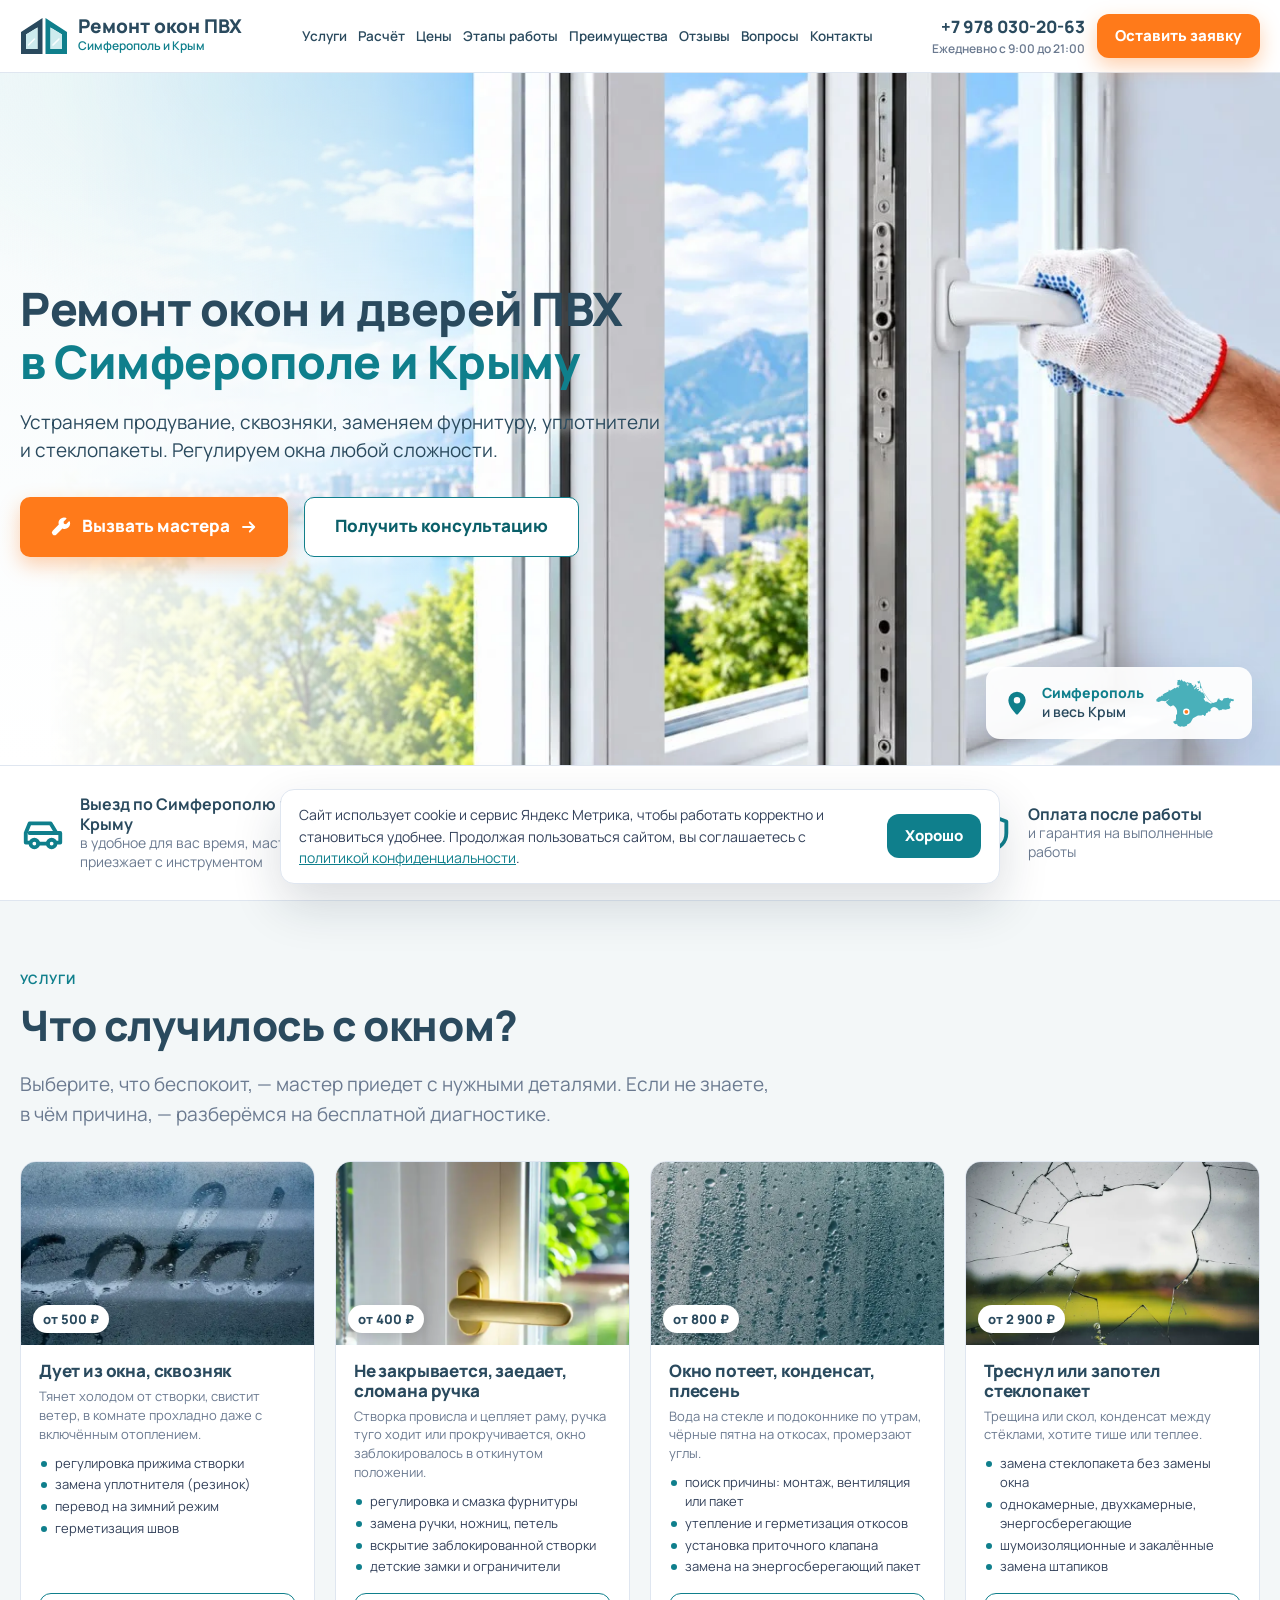
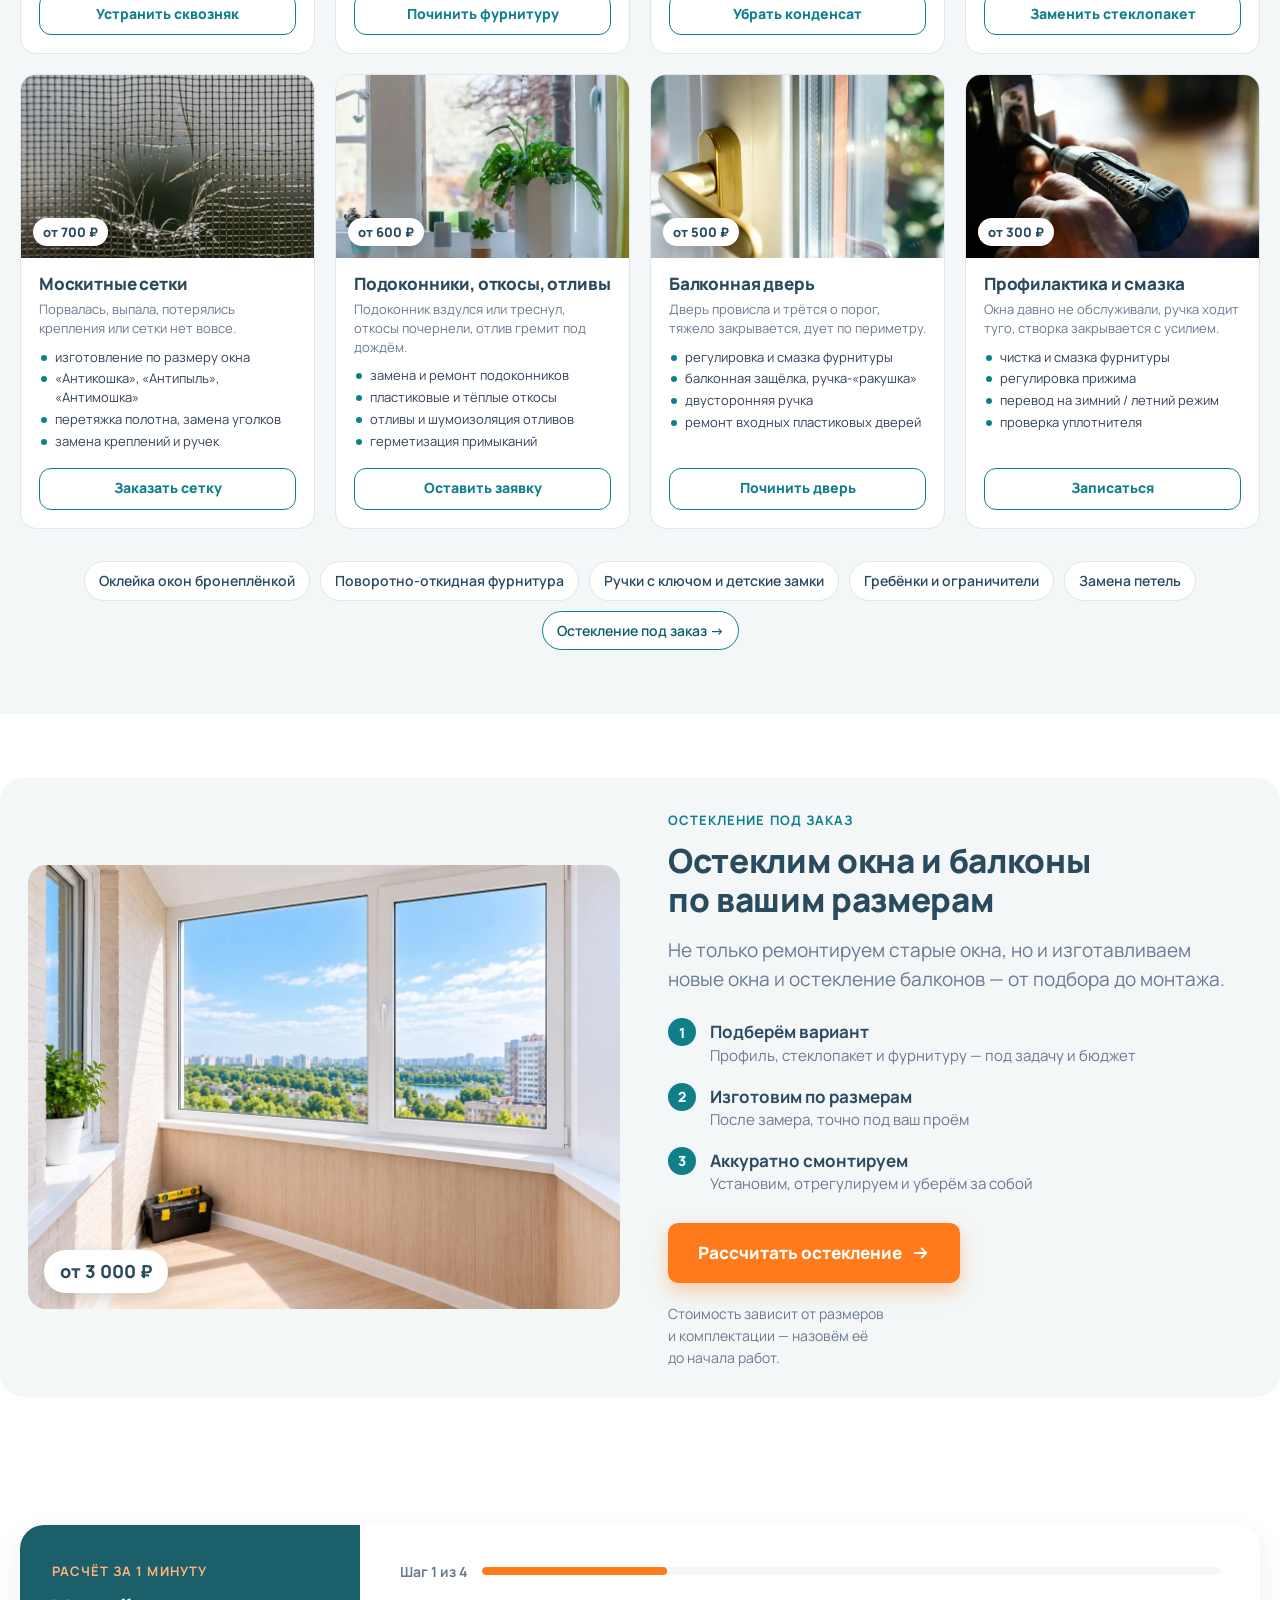
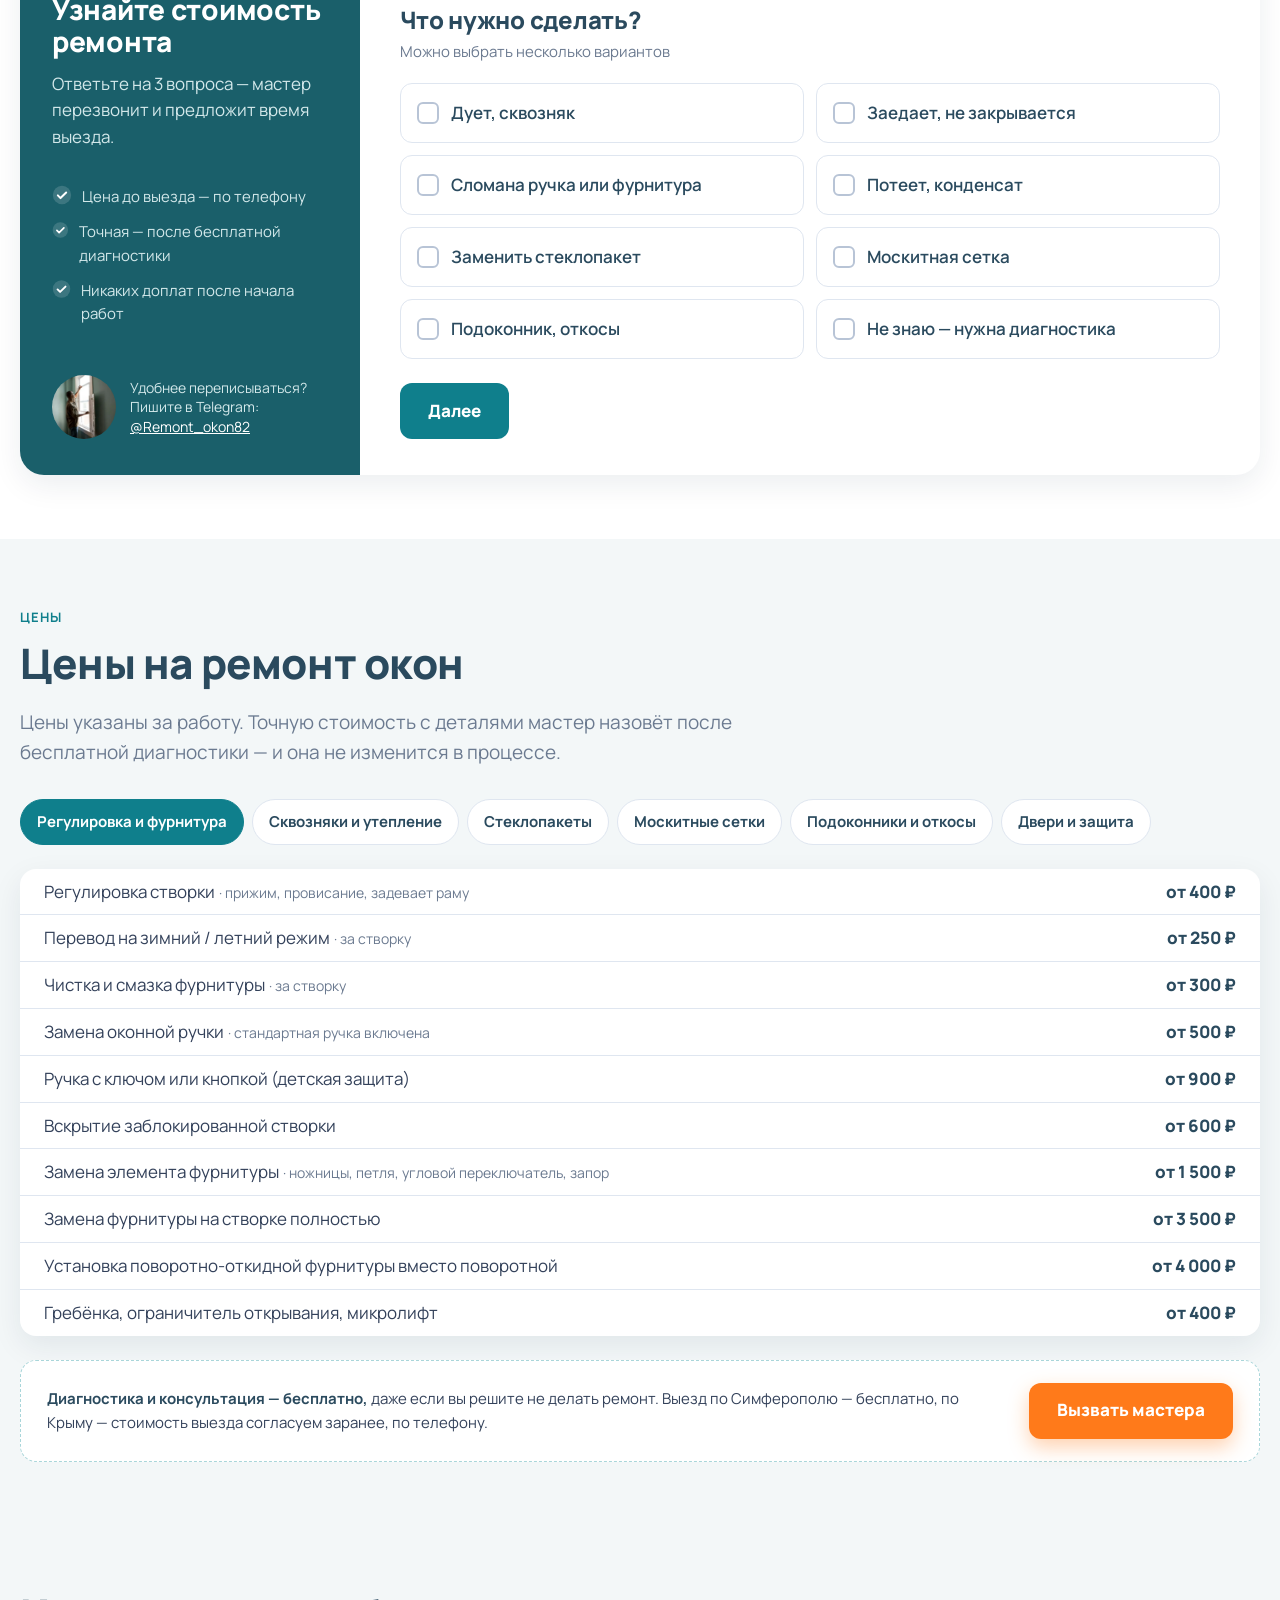
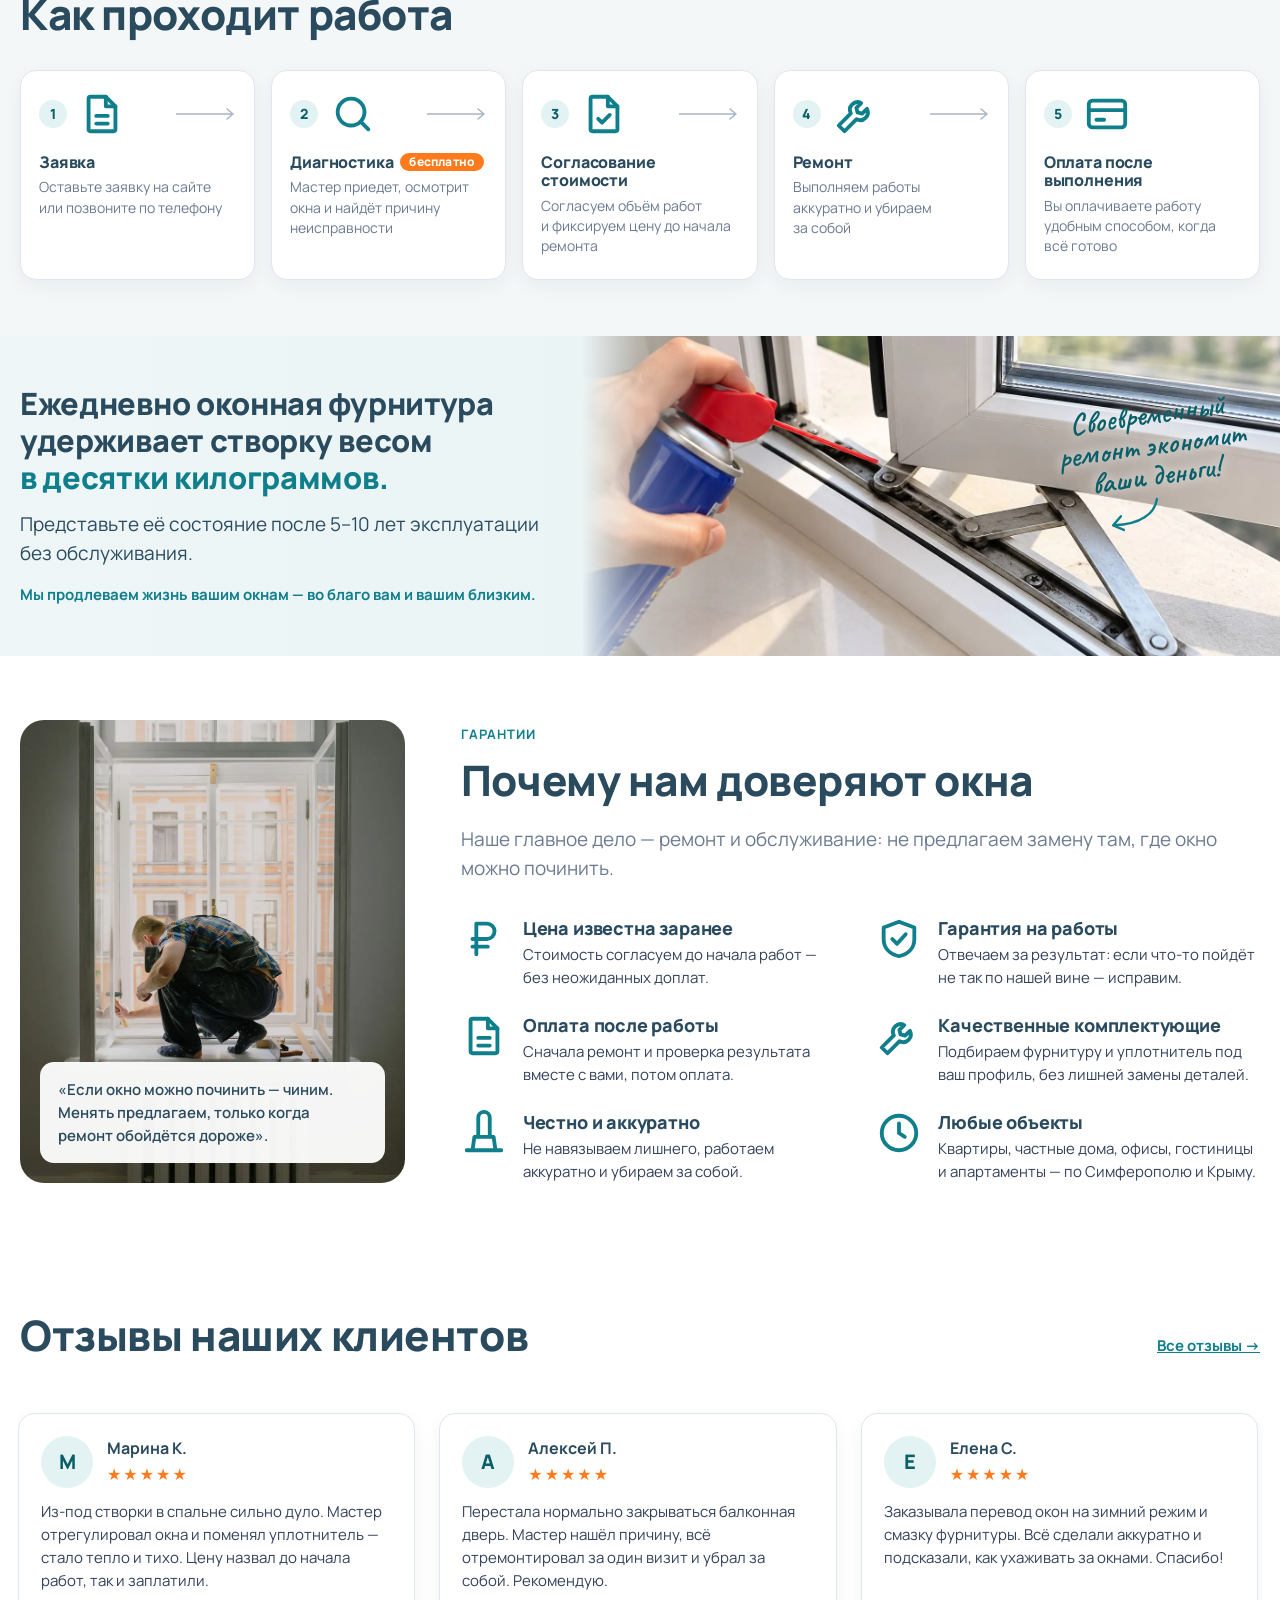
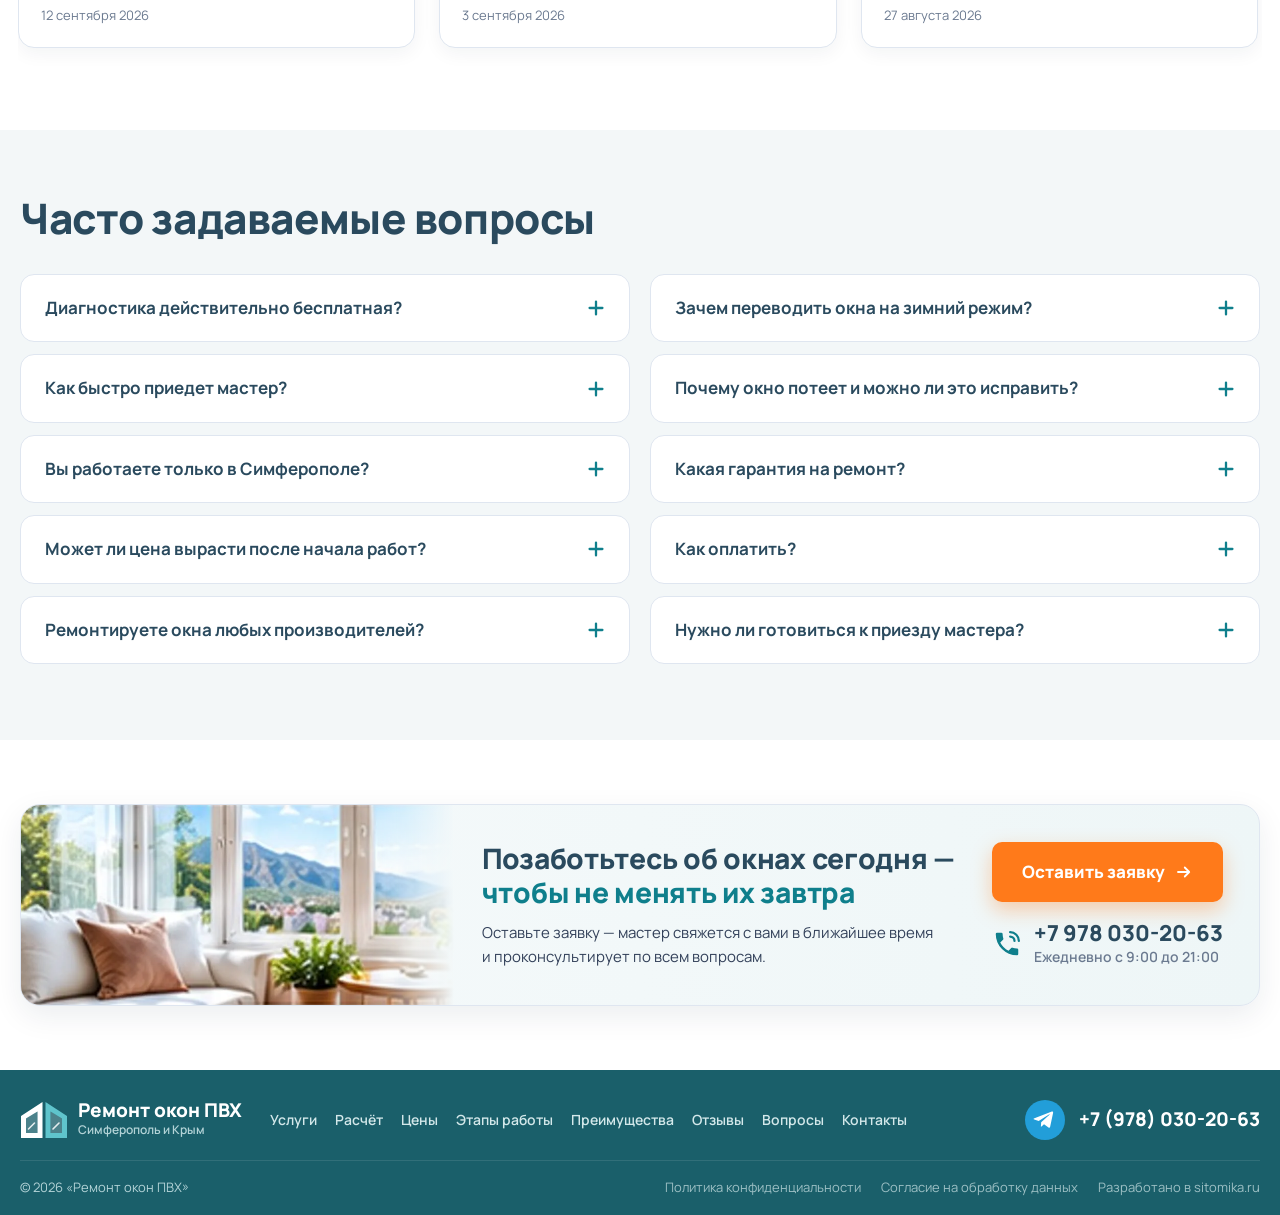
==== commit c2da8f96: "Фото баннера про фурнитуру — от клиента: рука смазывает ножницы створки; подпись на светлой створке." ====
--- a/index.html
+++ b/index.html
@@ -508,7 +508,7 @@
       </div>
     </div>
     <div class="durability__media">
-      <img src="img/furnitura-banner.webp" width="1274" height="410" alt="Петля и фурнитура открытой пластиковой створки" loading="lazy">
+      <img src="img/furnitura-smazka.webp" width="1536" height="704" alt="Мастер смазывает фурнитуру открытой пластиковой створки" loading="lazy">
       <p class="durability__hand" aria-hidden="true">Своевременный<br>ремонт экономит<br>ваши деньги!<svg width="64" height="34" viewBox="0 0 64 34"><path d="M58 4C54 18 38 27 12 24" fill="none" stroke="currentColor" stroke-width="2.4" stroke-linecap="round"/><path d="M20 16l-9 8 10 6" fill="none" stroke="currentColor" stroke-width="2.4" stroke-linecap="round" stroke-linejoin="round"/></svg></p>
     </div>
   </div>
--- a/css/style.css
+++ b/css/style.css
@@ -387,18 +387,18 @@
 .durability h2 .hl { color: var(--c-primary); }
 .durability__lead { font-size: 19px; color: var(--c-ink); margin-bottom: 14px; }
 .durability__note { font-size: 15px; font-weight: 700; color: var(--c-primary); margin: 0; }
-/* фото без обрезки (по пропорциям кадра), чтобы светлое пятно под подпись всегда было на месте */
-.durability__media { position: absolute; top: 0; right: 0; bottom: 0; aspect-ratio: 1274 / 410; }
+/* фото без обрезки (по пропорциям кадра), чтобы подпись всегда стояла на светлой створке */
+.durability__media { position: absolute; top: 0; right: 0; bottom: 0; aspect-ratio: 1536 / 704; }
 .durability__media img {
   width: 100%; height: 100%; object-fit: cover;
-  -webkit-mask-image: linear-gradient(90deg, transparent 0%, rgba(0,0,0,.5) 14%, #000 30%);
-          mask-image: linear-gradient(90deg, transparent 0%, rgba(0,0,0,.5) 14%, #000 30%);
+  -webkit-mask-image: linear-gradient(90deg, transparent 0%, rgba(0,0,0,.6) 8%, #000 18%);
+          mask-image: linear-gradient(90deg, transparent 0%, rgba(0,0,0,.6) 8%, #000 18%);
 }
 .durability__hand {
-  /* центр светлого пятна на фото: 71,4% по ширине, 55% по высоте */
-  position: absolute; left: 71.4%; top: 55%; margin: 0; white-space: nowrap;
+  /* светлая нижняя часть створки: 82% по ширине, 40% по высоте; стрелка смотрит на ножницы */
+  position: absolute; left: 82%; top: 40%; margin: 0; white-space: nowrap;
   font-family: "Caveat", cursive; font-weight: 600; font-size: 30px; line-height: 1.02;
-  color: var(--c-primary-dark); text-align: center; transform: translate(-50%, -50%) rotate(-12deg);
+  color: var(--c-primary-dark); text-align: center; transform: translate(-50%, -50%) rotate(-8deg);
   text-shadow: 0 0 12px rgba(255, 255, 255, .9);
 }
 .durability__hand svg { display: block; margin: 4px 0 0 18%; color: var(--c-primary); }
